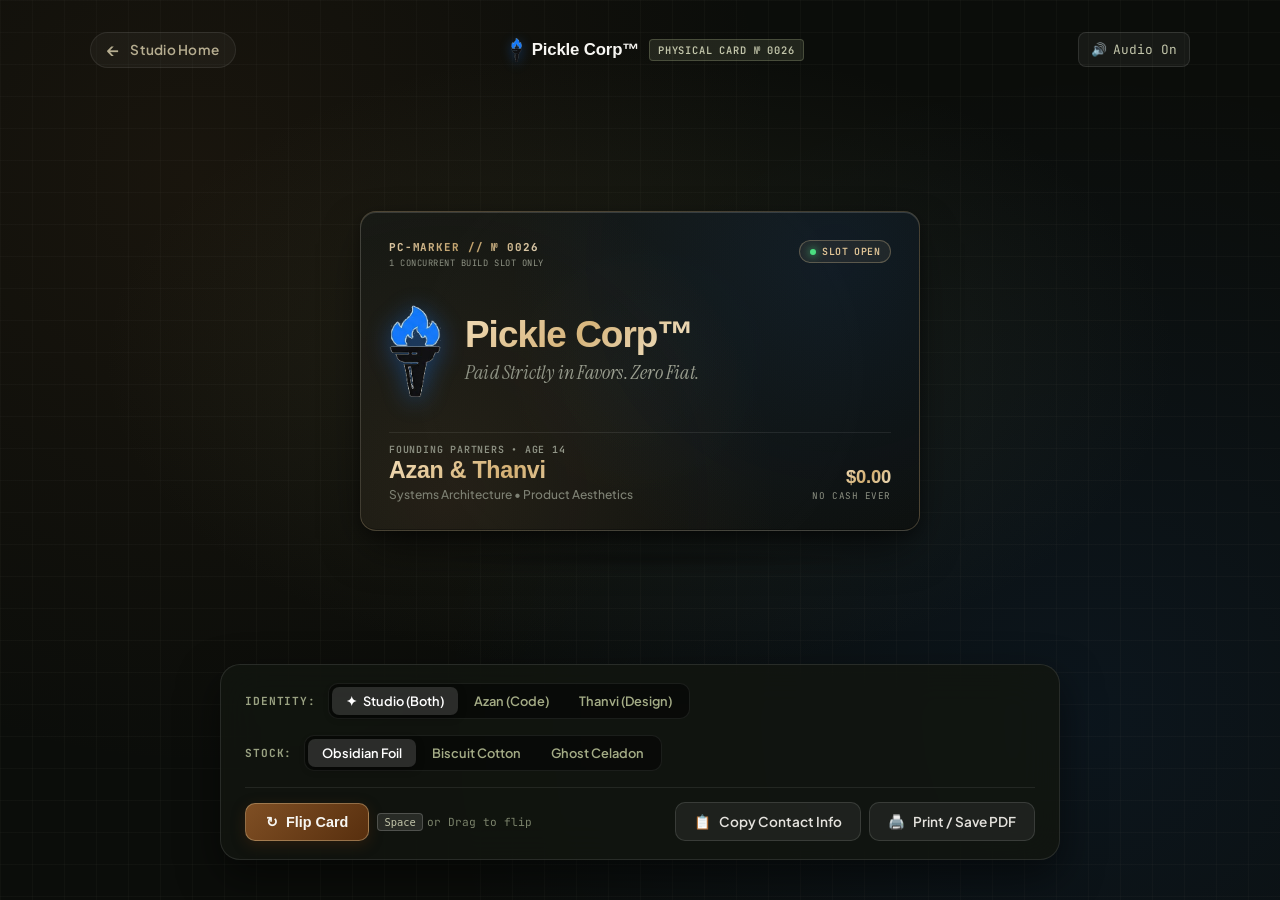
==== card.html @ e5950cdc "feat(card): create official physical business card simulator with 3D tilt, print-ready PDF export, a" ====
<!DOCTYPE html>
<html lang="en">
<head>
  <meta charset="UTF-8" />
  <meta name="viewport" content="width=device-width, initial-scale=1.0" />
  <title>Pickle Corp™ — Official Business Card & Barter Marker</title>
  <meta name="description" content="Official physical business card and barter marker for Pickle Corp. Two 14-year-old builders paid strictly in favors. Cash declined." />

  <!-- Fonts: Cabinet Grotesk, Instrument Serif, Plus Jakarta Sans, JetBrains Mono -->
  <link href="https://api.fontshare.com/v2/css?f[]=cabinet-grotesk@500,600,700,800,900&display=swap" rel="stylesheet" />
  <link rel="preconnect" href="https://fonts.googleapis.com" />
  <link rel="preconnect" href="https://fonts.gstatic.com" crossorigin />
  <link href="https://fonts.googleapis.com/css2?family=Instrument+Serif:ital@0;1&family=Plus+Jakarta+Sans:ital,wght@0,400;0,500;0,600;0,700;0,800;1,400;1,500&family=JetBrains+Mono:wght@400;500;700&display=swap" rel="stylesheet" />

  <!-- Favicon -->
  <link rel="icon" type="image/png" href="logo-torch.png" />
  <link rel="apple-touch-icon" href="logo-torch.png" />

  <style>
    /* ═══════════════════════════════════════════════════════════════════════════
       PICKLE CORP™ BUSINESS CARD & PROMISSORY MARKER STUDIO
       Ultra-tactile 3D physical card simulator with multi-stock finishes & print
       ═══════════════════════════════════════════════════════════════════════════ */

    *, *::before, *::after {
      box-sizing: border-box;
      margin: 0;
      padding: 0;
    }

    :root {
      /* Brand Palette */
      --c1-espresso:     #582f0e;
      --c2-caramel:      #7f4f24;
      --c3-biscuit:      #936639;
      --c4-dough:        #a68a64;
      --c5-oatmeal:      #b6ad90;
      --c6-sage-cream:   #c2c5aa;
      --c7-celadon:      #a4ac86;
      --c8-olive:        #656d4a;
      --c9-forest:       #414833;
      --c10-ink:         #333d29;

      --font-display:    'Cabinet Grotesk', -apple-system, sans-serif;
      --font-body:       'Plus Jakarta Sans', -apple-system, sans-serif;
      --font-serif:      'Instrument Serif', Georgia, serif;
      --font-mono:       'JetBrains Mono', ui-monospace, monospace;

      --ease:            cubic-bezier(0.16, 1, 0.3, 1);
      --ease-elastic:    cubic-bezier(0.34, 1.56, 0.64, 1);

      /* Card Dimensions: 3.5in x 2.0in (Aspect Ratio 1.75 : 1) */
      --card-w: min(560px, 92vw);
      --card-h: calc(var(--card-w) / 1.75);
      --card-radius: 16px;
    }

    html, body {
      width: 100%;
      height: 100%;
      min-height: 100vh;
      background: #0d0f0c;
      color: #e4e2dd;
      font-family: var(--font-body);
      overflow-x: hidden;
      -webkit-font-smoothing: antialiased;
    }

    /* Ambient Stage Atmosphere */
    .stage-canvas {
      position: relative;
      min-height: 100vh;
      display: flex;
      flex-direction: column;
      align-items: center;
      justify-content: space-between;
      padding: 24px 20px 40px;
      background:
        radial-gradient(ellipse 60% 50% at 50% 40%, rgba(101, 109, 74, 0.18) 0%, transparent 70%),
        radial-gradient(circle at 15% 20%, rgba(127, 79, 36, 0.12) 0%, transparent 45%),
        radial-gradient(circle at 85% 80%, rgba(22, 121, 250, 0.08) 0%, transparent 50%),
        #0b0d0a;
    }

    /* Subtle Technical Grid Lines */
    .stage-canvas::before {
      content: '';
      position: absolute;
      inset: 0;
      background-image:
        linear-gradient(rgba(194, 197, 170, 0.03) 1px, transparent 1px),
        linear-gradient(90deg, rgba(194, 197, 170, 0.03) 1px, transparent 1px);
      background-size: 32px 32px;
      pointer-events: none;
      z-index: 1;
    }

    /* ── Top Header Navigation ────────────────────────────────────────────────── */
    .stage-nav {
      position: relative;
      z-index: 10;
      width: 100%;
      max-width: 1100px;
      display: flex;
      align-items: center;
      justify-content: space-between;
      gap: 16px;
      padding: 8px 0 20px;
    }

    .nav-back-link {
      display: inline-flex;
      align-items: center;
      gap: 10px;
      color: #b6ad90;
      text-decoration: none;
      font-size: 0.85rem;
      font-weight: 600;
      letter-spacing: 0.02em;
      padding: 8px 16px;
      background: rgba(255, 255, 255, 0.04);
      border: 1px solid rgba(255, 255, 255, 0.08);
      border-radius: 999px;
      transition: all 0.2s var(--ease);
    }
    .nav-back-link:hover {
      color: #fff;
      background: rgba(255, 255, 255, 0.09);
      border-color: rgba(255, 255, 255, 0.18);
      transform: translateX(-2px);
    }
    .nav-back-arrow {
      font-size: 1.1rem;
      line-height: 1;
    }

    .nav-title-lockup {
      display: flex;
      align-items: center;
      gap: 10px;
    }
    .nav-torch-icon {
      height: 24px;
      width: auto;
      filter: drop-shadow(0 2px 6px rgba(22, 121, 250, 0.4));
    }
    .nav-title {
      font-family: var(--font-display);
      font-size: 1.05rem;
      font-weight: 800;
      letter-spacing: -0.01em;
      color: #f7f6f2;
    }
    .nav-badge {
      font-family: var(--font-mono);
      font-size: 0.65rem;
      font-weight: 600;
      text-transform: uppercase;
      letter-spacing: 0.08em;
      padding: 3px 8px;
      background: rgba(164, 172, 134, 0.15);
      border: 1px solid rgba(164, 172, 134, 0.3);
      color: #c2c5aa;
      border-radius: 4px;
    }

    .nav-quick-actions {
      display: flex;
      align-items: center;
      gap: 10px;
    }
    .btn-icon-nav {
      background: rgba(255, 255, 255, 0.05);
      border: 1px solid rgba(255, 255, 255, 0.1);
      color: #c2c5aa;
      padding: 8px 12px;
      border-radius: 8px;
      cursor: pointer;
      font-size: 0.8rem;
      font-family: var(--font-mono);
      display: inline-flex;
      align-items: center;
      gap: 6px;
      transition: all 0.2s;
    }
    .btn-icon-nav:hover {
      background: rgba(255, 255, 255, 0.12);
      color: #fff;
    }

    /* ── Main 3D Card Scene ──────────────────────────────────────────────────── */
    .card-scene {
      position: relative;
      z-index: 5;
      width: var(--card-w);
      height: var(--card-h);
      perspective: 1400px;
      margin: 20px auto 30px;
      cursor: grab;
      user-select: none;
    }
    .card-scene:active {
      cursor: grabbing;
    }

    /* 3D Physical Card Body */
    .card-object {
      position: relative;
      width: 100%;
      height: 100%;
      border-radius: var(--card-radius);
      transform-style: preserve-3d;
      transition: transform 0.65s var(--ease);
      will-change: transform;
    }
    .card-object.is-flipped {
      transform: rotateY(180deg);
    }

    /* Shadow Ground Plane beneath Card */
    .card-shadow-plane {
      position: absolute;
      top: 105%;
      left: 6%;
      width: 88%;
      height: 24px;
      background: radial-gradient(ellipse at center, rgba(0, 0, 0, 0.65) 0%, rgba(0, 0, 0, 0.2) 50%, transparent 80%);
      filter: blur(14px);
      transform: rotateX(80deg);
      pointer-events: none;
      transition: transform 0.3s, opacity 0.3s;
    }

    /* Shared Card Face Styling */
    .card-face {
      position: absolute;
      inset: 0;
      width: 100%;
      height: 100%;
      border-radius: var(--card-radius);
      backface-visibility: hidden;
      -webkit-backface-visibility: hidden;
      overflow: hidden;
      display: flex;
      flex-direction: column;
      justify-content: space-between;
      padding: clamp(20px, 4.2vw, 28px);
      border: 1px solid rgba(255, 255, 255, 0.12);
      box-shadow:
        0 20px 48px -12px rgba(0, 0, 0, 0.7),
        0 4px 14px rgba(0, 0, 0, 0.3),
        inset 0 1px 0 rgba(255, 255, 255, 0.15),
        inset 0 -1px 0 rgba(0, 0, 0, 0.3);
      transition: background 0.3s, color 0.3s, border-color 0.3s;
    }

    .card-face-back {
      transform: rotateY(180deg);
    }

    /* Specular Foil Glare Overlay */
    .card-specular-sheen {
      position: absolute;
      inset: 0;
      pointer-events: none;
      border-radius: var(--card-radius);
      background: radial-gradient(
        circle 320px at var(--mouse-x, 50%) var(--mouse-y, 50%),
        rgba(255, 255, 255, 0.16) 0%,
        rgba(255, 255, 255, 0.04) 40%,
        transparent 75%
      );
      mix-blend-mode: overlay;
      z-index: 20;
      opacity: 0.9;
      transition: opacity 0.2s;
    }

    /* ═══════════════════════════════════════════════════════════════════════════
       MATERIAL FINISHES: OBSIDIAN, BISCUIT LETTERPRESS, GHOST CELADON
       ═══════════════════════════════════════════════════════════════════════════ */

    /* 1. OBSIDIAN FOIL (Default - Midnight Carbon & Gold Foil) */
    .card-object[data-finish="obsidian"] .card-face {
      background:
        radial-gradient(circle at 85% 15%, rgba(22, 121, 250, 0.09) 0%, transparent 60%),
        radial-gradient(circle at 15% 90%, rgba(147, 102, 57, 0.14) 0%, transparent 60%),
        linear-gradient(135deg, #151814 0%, #0d0f0c 100%);
      color: #e4e2dc;
      border-color: rgba(226, 198, 151, 0.24);
    }
    .card-object[data-finish="obsidian"] .foil-text {
      background: linear-gradient(135deg, #f8e5c4 0%, #d4af72 50%, #f9edd4 100%);
      -webkit-background-clip: text;
      -webkit-text-fill-color: transparent;
      text-shadow: 0 0 1px rgba(212, 175, 114, 0.2);
    }
    .card-object[data-finish="obsidian"] .card-subtle-text {
      color: #8c9082;
    }
    .card-object[data-finish="obsidian"] .card-divider-line {
      background: rgba(226, 198, 151, 0.18);
    }
    .card-object[data-finish="obsidian"] .card-seal-chip {
      background: rgba(226, 198, 151, 0.08);
      border: 1px solid rgba(226, 198, 151, 0.3);
      color: #e2c697;
    }

    /* 2. BISCUIT LETTERPRESS (600gsm Heavy Warm Cotton Cardstock) */
    .card-object[data-finish="biscuit"] .card-face {
      background:
        radial-gradient(circle at 90% 10%, rgba(166, 138, 100, 0.1) 0%, transparent 50%),
        linear-gradient(145deg, #fdfbf7 0%, #f3eee3 100%);
      color: #333d29;
      border-color: rgba(88, 47, 14, 0.2);
      box-shadow:
        0 22px 50px -10px rgba(51, 61, 41, 0.28),
        0 4px 12px rgba(88, 47, 14, 0.08),
        inset 0 1px 0 rgba(255, 255, 255, 0.8),
        inset 0 0 8px rgba(147, 102, 57, 0.08);
    }
    .card-object[data-finish="biscuit"] .foil-text {
      color: #582f0e;
      background: none;
      -webkit-text-fill-color: initial;
      text-shadow: 0 1px 0 rgba(255, 255, 255, 0.6);
    }
    .card-object[data-finish="biscuit"] .card-subtle-text {
      color: #656d4a;
    }
    .card-object[data-finish="biscuit"] .card-divider-line {
      background: rgba(88, 47, 14, 0.14);
    }
    .card-object[data-finish="biscuit"] .card-seal-chip {
      background: rgba(147, 102, 57, 0.08);
      border: 1px solid rgba(147, 102, 57, 0.35);
      color: #7f4f24;
    }
    .card-object[data-finish="biscuit"] .card-qr-box {
      background: #ffffff !important;
      border: 1px solid rgba(88, 47, 14, 0.15) !important;
    }

    /* 3. GHOST CELADON (Technical Prototype Sage Slate) */
    .card-object[data-finish="celadon"] .card-face {
      background:
        radial-gradient(circle at 10% 20%, rgba(194, 197, 170, 0.15) 0%, transparent 60%),
        linear-gradient(140deg, #22291e 0%, #171d15 100%);
      color: #e3e7db;
      border-color: rgba(194, 197, 170, 0.3);
    }
    .card-object[data-finish="celadon"] .foil-text {
      background: linear-gradient(135deg, #ffffff 0%, #c2c5aa 60%, #a4ac86 100%);
      -webkit-background-clip: text;
      -webkit-text-fill-color: transparent;
    }
    .card-object[data-finish="celadon"] .card-subtle-text {
      color: #9aa282;
    }
    .card-object[data-finish="celadon"] .card-divider-line {
      background: rgba(194, 197, 170, 0.15);
    }
    .card-object[data-finish="celadon"] .card-seal-chip {
      background: rgba(164, 172, 134, 0.12);
      border: 1px solid rgba(164, 172, 134, 0.32);
      color: #c2c5aa;
    }

    /* ── CARD FRONT ARCHITECTURE ─────────────────────────────────────────────── */
    .front-top-row {
      display: flex;
      align-items: flex-start;
      justify-content: space-between;
      gap: 12px;
    }
    .front-reg-marker {
      display: flex;
      flex-direction: column;
      gap: 3px;
    }
    .reg-id {
      font-family: var(--font-mono);
      font-size: 0.68rem;
      font-weight: 700;
      letter-spacing: 0.08em;
      opacity: 0.9;
    }
    .reg-sub {
      font-family: var(--font-mono);
      font-size: 0.55rem;
      letter-spacing: 0.06em;
      text-transform: uppercase;
    }

    .front-status-seal {
      display: flex;
      align-items: center;
      gap: 6px;
      padding: 4px 10px;
      border-radius: 999px;
      font-family: var(--font-mono);
      font-size: 0.62rem;
      font-weight: 600;
      letter-spacing: 0.04em;
    }
    .status-pulse-dot {
      width: 6px;
      height: 6px;
      background: #4ade80;
      border-radius: 50%;
      box-shadow: 0 0 8px #4ade80;
    }

    /* Front Middle / Main Focal Mark */
    .front-center-stage {
      display: flex;
      align-items: center;
      gap: clamp(14px, 3.2vw, 24px);
      margin: auto 0;
    }
    .front-torch-wrap {
      flex-shrink: 0;
      width: clamp(38px, 8vw, 52px);
      display: flex;
      align-items: center;
      justify-content: center;
    }
    .front-torch-img {
      width: 100%;
      height: auto;
      max-height: clamp(65px, 12vw, 92px);
      filter: drop-shadow(0 3px 12px rgba(22, 121, 250, 0.45));
    }

    .front-typography {
      display: flex;
      flex-direction: column;
      gap: 2px;
    }
    .front-brand-title {
      font-family: var(--font-display);
      font-size: clamp(1.6rem, 4.4vw, 2.3rem);
      font-weight: 900;
      letter-spacing: -0.025em;
      line-height: 1.05;
    }
    .front-brand-motto {
      font-family: var(--font-serif);
      font-style: italic;
      font-size: clamp(0.95rem, 2.4vw, 1.25rem);
      letter-spacing: 0.01em;
      margin-top: 2px;
    }

    /* Front Founder Identification Block */
    .front-founder-row {
      display: flex;
      align-items: flex-end;
      justify-content: space-between;
      gap: 12px;
      border-top: 1px solid rgba(255, 255, 255, 0.08);
      padding-top: 10px;
    }
    .founder-profile {
      display: flex;
      flex-direction: column;
      gap: 2px;
    }
    .founder-role-label {
      font-family: var(--font-mono);
      font-size: 0.62rem;
      text-transform: uppercase;
      letter-spacing: 0.08em;
      font-weight: 600;
    }
    .founder-name-heading {
      font-family: var(--font-display);
      font-size: clamp(1.15rem, 2.6vw, 1.45rem);
      font-weight: 800;
      letter-spacing: -0.01em;
      line-height: 1.1;
    }
    .founder-specialty {
      font-family: var(--font-body);
      font-size: 0.75rem;
      font-weight: 500;
      opacity: 0.85;
      margin-top: 1px;
    }

    .front-zero-cash-lockup {
      text-align: right;
      display: flex;
      flex-direction: column;
      align-items: flex-end;
      gap: 2px;
    }
    .cash-tag {
      font-family: var(--font-display);
      font-size: clamp(0.9rem, 2.2vw, 1.15rem);
      font-weight: 800;
      letter-spacing: -0.01em;
    }
    .cash-sub {
      font-family: var(--font-mono);
      font-size: 0.58rem;
      text-transform: uppercase;
      letter-spacing: 0.06em;
    }

    /* ── CARD BACK ARCHITECTURE ──────────────────────────────────────────────── */
    .back-top-row {
      display: flex;
      align-items: center;
      justify-content: space-between;
      gap: 10px;
      border-bottom: 1px solid rgba(255, 255, 255, 0.08);
      padding-bottom: 8px;
    }
    .back-ledger-head {
      font-family: var(--font-mono);
      font-size: 0.65rem;
      font-weight: 700;
      letter-spacing: 0.1em;
      text-transform: uppercase;
    }
    .back-marker-badge {
      font-family: var(--font-mono);
      font-size: 0.58rem;
      padding: 2px 6px;
      border-radius: 3px;
    }

    /* Back Covenant Clause */
    .back-covenant-box {
      margin: 6px 0;
      line-height: 1.35;
    }
    .covenant-quote {
      font-family: var(--font-body);
      font-size: clamp(0.68rem, 1.55vw, 0.78rem);
      font-weight: 500;
      opacity: 0.92;
    }
    .covenant-quote strong {
      font-weight: 700;
      color: inherit;
    }

    /* Back Split Grid: QR Code + Dispatch Hotline */
    .back-details-grid {
      display: grid;
      grid-template-columns: auto 1fr;
      align-items: center;
      gap: clamp(12px, 2.5vw, 20px);
      margin-top: auto;
    }

    .card-qr-box {
      width: clamp(66px, 13vw, 84px);
      height: clamp(66px, 13vw, 84px);
      background: #ffffff;
      border-radius: 8px;
      padding: 5px;
      display: flex;
      align-items: center;
      justify-content: center;
      box-shadow: 0 4px 12px rgba(0, 0, 0, 0.25);
      flex-shrink: 0;
    }
    .card-qr-img {
      width: 100%;
      height: 100%;
      object-fit: contain;
    }

    .back-contacts-list {
      display: flex;
      flex-direction: column;
      gap: 5px;
    }
    .contact-item {
      display: flex;
      align-items: center;
      gap: 8px;
      font-size: clamp(0.68rem, 1.6vw, 0.8rem);
      font-family: var(--font-mono);
    }
    .contact-lbl {
      opacity: 0.5;
      font-size: 0.6rem;
      text-transform: uppercase;
      letter-spacing: 0.05em;
      width: 48px;
      flex-shrink: 0;
    }
    .contact-val {
      font-weight: 600;
      color: inherit;
      text-decoration: none;
      letter-spacing: -0.01em;
    }

    /* Back Footer Signatures */
    .back-signatures-row {
      display: flex;
      align-items: center;
      justify-content: space-between;
      gap: 8px;
      border-top: 1px solid rgba(255, 255, 255, 0.08);
      padding-top: 6px;
      margin-top: 4px;
      font-family: var(--font-mono);
      font-size: 0.58rem;
    }
    .sig-block {
      display: flex;
      align-items: center;
      gap: 4px;
    }
    .sig-name {
      font-family: var(--font-serif);
      font-style: italic;
      font-size: 0.85rem;
      letter-spacing: 0.02em;
    }

    /* ── STUDIO INTERACTIVE CONTROL PANEL ────────────────────────────────────── */
    .control-deck {
      position: relative;
      z-index: 10;
      width: 100%;
      max-width: 840px;
      display: flex;
      flex-direction: column;
      gap: 16px;
      background: rgba(18, 22, 16, 0.85);
      backdrop-filter: blur(20px);
      -webkit-backdrop-filter: blur(20px);
      border: 1px solid rgba(255, 255, 255, 0.1);
      border-radius: 20px;
      padding: 18px 24px;
      box-shadow: 0 16px 40px rgba(0, 0, 0, 0.5);
    }

    .control-row {
      display: flex;
      align-items: center;
      justify-content: space-between;
      gap: 16px;
      flex-wrap: wrap;
    }

    .control-group {
      display: flex;
      align-items: center;
      gap: 8px;
      flex-wrap: wrap;
    }

    .control-label {
      font-family: var(--font-mono);
      font-size: 0.7rem;
      font-weight: 700;
      text-transform: uppercase;
      letter-spacing: 0.08em;
      color: #9aa282;
      margin-right: 4px;
    }

    /* Segmented Tab Buttons */
    .segmented-control {
      display: inline-flex;
      background: rgba(0, 0, 0, 0.45);
      border: 1px solid rgba(255, 255, 255, 0.08);
      border-radius: 10px;
      padding: 3px;
      gap: 2px;
    }
    .seg-btn {
      background: transparent;
      border: none;
      color: #a4ac86;
      font-family: var(--font-body);
      font-size: 0.8rem;
      font-weight: 600;
      padding: 6px 14px;
      border-radius: 7px;
      cursor: pointer;
      transition: all 0.2s var(--ease);
      display: inline-flex;
      align-items: center;
      gap: 6px;
    }
    .seg-btn:hover {
      color: #fff;
    }
    .seg-btn.active {
      background: rgba(255, 255, 255, 0.14);
      color: #ffffff;
      box-shadow: 0 2px 8px rgba(0, 0, 0, 0.3);
    }

    /* Main Action Buttons */
    .deck-actions {
      display: flex;
      align-items: center;
      gap: 10px;
      flex-wrap: wrap;
      border-top: 1px solid rgba(255, 255, 255, 0.08);
      padding-top: 14px;
      justify-content: space-between;
    }

    .btn-action-primary {
      display: inline-flex;
      align-items: center;
      gap: 8px;
      background: linear-gradient(135deg, #7f4f24 0%, #582f0e 100%);
      color: #f7f6f2;
      border: 1px solid rgba(226, 198, 151, 0.4);
      padding: 10px 20px;
      border-radius: 10px;
      font-family: var(--font-display);
      font-weight: 800;
      font-size: 0.9rem;
      cursor: pointer;
      transition: all 0.2s var(--ease);
      box-shadow: 0 4px 14px rgba(88, 47, 14, 0.35);
    }
    .btn-action-primary:hover {
      transform: translateY(-1px);
      box-shadow: 0 6px 20px rgba(88, 47, 14, 0.5);
      border-color: rgba(226, 198, 151, 0.7);
    }

    .btn-action-secondary {
      display: inline-flex;
      align-items: center;
      gap: 8px;
      background: rgba(255, 255, 255, 0.06);
      color: #e4e2dd;
      border: 1px solid rgba(255, 255, 255, 0.12);
      padding: 10px 18px;
      border-radius: 10px;
      font-family: var(--font-body);
      font-weight: 600;
      font-size: 0.85rem;
      cursor: pointer;
      transition: all 0.2s var(--ease);
    }
    .btn-action-secondary:hover {
      background: rgba(255, 255, 255, 0.12);
      color: #fff;
    }

    .keyboard-hint {
      font-family: var(--font-mono);
      font-size: 0.7rem;
      color: #7b836b;
      display: inline-flex;
      align-items: center;
      gap: 4px;
    }
    kbd {
      background: rgba(255, 255, 255, 0.1);
      border: 1px solid rgba(255, 255, 255, 0.18);
      border-radius: 4px;
      padding: 2px 6px;
      font-size: 0.65rem;
      color: #c2c5aa;
    }

    /* Toast Notification */
    .card-toast {
      position: fixed;
      bottom: 24px;
      left: 50%;
      transform: translateX(-50%) translateY(30px);
      background: rgba(20, 24, 18, 0.95);
      border: 1px solid rgba(164, 172, 134, 0.4);
      color: #f4f2ec;
      padding: 10px 20px;
      border-radius: 999px;
      font-size: 0.85rem;
      font-family: var(--font-body);
      font-weight: 600;
      box-shadow: 0 10px 30px rgba(0, 0, 0, 0.6);
      opacity: 0;
      pointer-events: none;
      transition: all 0.3s var(--ease);
      z-index: 100;
      display: flex;
      align-items: center;
      gap: 8px;
    }
    .card-toast.show {
      transform: translateX(-50%) translateY(0);
      opacity: 1;
    }

    /* ═══════════════════════════════════════════════════════════════════════════
       PRINT SPECIFICATION (Standard 3.5in x 2.0in with Bleed & Crop Marks)
       ═══════════════════════════════════════════════════════════════════════════ */
    @media print {
      body, html {
        background: #ffffff !important;
        color: #000000 !important;
        padding: 0 !important;
        margin: 0 !important;
      }
      .stage-nav, .control-deck, .card-shadow-plane, .stage-canvas::before, .card-toast {
        display: none !important;
      }
      .stage-canvas {
        background: none !important;
        padding: 0 !important;
        min-height: auto !important;
        display: block !important;
      }
      .card-scene {
        margin: 0 !important;
        width: 100% !important;
        height: auto !important;
        perspective: none !important;
        display: block !important;
      }
      .card-object {
        transform: none !important;
        display: flex !important;
        flex-direction: column !important;
        gap: 20mm !important;
        width: 100% !important;
        height: auto !important;
      }
      .card-face {
        position: relative !important;
        width: 3.5in !important;
        height: 2.0in !important;
        margin: 10mm auto !important;
        page-break-inside: avoid !important;
        box-shadow: none !important;
        border: 1px solid #d0d0d0 !important;
        -webkit-print-color-adjust: exact !important;
        print-color-adjust: exact !important;
      }
      .card-face-back {
        transform: none !important;
      }
      .card-specular-sheen {
        display: none !important;
      }
    }

    /* Responsive Tweaks */
    @media (max-width: 640px) {
      .control-deck {
        padding: 14px 16px;
      }
      .control-row {
        flex-direction: column;
        align-items: flex-start;
      }
      .btn-action-primary, .btn-action-secondary {
        width: 100%;
        justify-content: center;
      }
    }
  </style>
</head>
<body>

  <main class="stage-canvas">

    <!-- Top Navigation Header -->
    <header class="stage-nav">
      <a href="index.html" class="nav-back-link" title="Return to Pickle Corp Website">
        <span class="nav-back-arrow">←</span>
        <span>Studio Home</span>
      </a>

      <div class="nav-title-lockup">
        <img src="logo-torch.png" alt="Pickle Corp Torch Logo" class="nav-torch-icon" />
        <span class="nav-title">Pickle Corp™</span>
        <span class="nav-badge">Physical Card № 0026</span>
      </div>

      <div class="nav-quick-actions">
        <button id="btn-toggle-sound" class="btn-icon-nav" title="Toggle tactile mechanical sounds">
          <span>🔊</span> <span id="sound-label">Audio On</span>
        </button>
      </div>
    </header>

    <!-- 3D Physical Card Simulation Scene -->
    <section class="card-scene" id="cardScene" aria-label="Interactive 3D Business Card (Front and Back)">
      <div class="card-object" id="cardObject" data-founder="studio" data-finish="obsidian">

        <!-- Specular Glare Layer -->
        <div class="card-specular-sheen" aria-hidden="true"></div>

        <!-- ═══════════════════════════════════════════════════════════════════
             CARD FRONT — THE OFFICIAL STUDIO CREDENTIAL
             ═══════════════════════════════════════════════════════════════════ -->
        <article class="card-face card-face-front" aria-label="Business Card Front">
          
          <!-- Top Telemetry Row -->
          <div class="front-top-row">
            <div class="front-reg-marker">
              <span class="reg-id foil-text" id="disp-reg-id">PC-MARKER // № 0026</span>
              <span class="reg-sub card-subtle-text">1 CONCURRENT BUILD SLOT ONLY</span>
            </div>
            <div class="front-status-seal card-seal-chip">
              <span class="status-pulse-dot" aria-hidden="true"></span>
              <span>SLOT OPEN</span>
            </div>
          </div>

          <!-- Centerpiece Brand Lockup -->
          <div class="front-center-stage">
            <div class="front-torch-wrap">
              <img src="logo-torch.png" alt="Pickle Corp Torch Logo" class="front-torch-img" />
            </div>
            <div class="front-typography">
              <h1 class="front-brand-title foil-text">Pickle Corp™</h1>
              <p class="front-brand-motto card-subtle-text">Paid Strictly in Favors. Zero Fiat.</p>
            </div>
          </div>

          <!-- Bottom Founder & Zero Cash Row -->
          <div class="front-founder-row">
            <div class="founder-profile">
              <span class="founder-role-label card-subtle-text" id="disp-founder-role">Founding Partners &bull; Age 14</span>
              <h2 class="founder-name-heading foil-text" id="disp-founder-name">Azan &amp; Thanvi</h2>
              <p class="founder-specialty card-subtle-text" id="disp-founder-specialty">Systems Architecture &bull; Product Aesthetics</p>
            </div>
            <div class="front-zero-cash-lockup">
              <span class="cash-tag foil-text">$0.00</span>
              <span class="cash-sub card-subtle-text">No Cash Ever</span>
            </div>
          </div>

        </article>

        <!-- ═══════════════════════════════════════════════════════════════════
             CARD BACK — THE BARTER COVENANT & DISPATCH
             ═══════════════════════════════════════════════════════════════════ -->
        <article class="card-face card-face-back" aria-label="Business Card Back">

          <!-- Top Back Row -->
          <div class="back-top-row">
            <span class="back-ledger-head foil-text">BARTER COVENANT &bull; LEDGER RECORD</span>
            <span class="back-marker-badge card-seal-chip">LEGAL FAVOR LIEN</span>
          </div>

          <!-- Contract Clause -->
          <div class="back-covenant-box">
            <p class="covenant-quote card-subtle-text" id="disp-covenant-quote">
              “The bearer holds a direct lien on software systems &amp; product design by <strong>Azan &amp; Thanvi</strong>. In accordance with the Barter Law, cash is declined. You owe us one solid favor called in when we find ourselves in a pickle.”
            </p>
          </div>

          <!-- Middle Details: Scannable Vector QR Code + Direct Contacts -->
          <div class="back-details-grid">
            <div class="card-qr-box" title="Scan to visit https://azanabdullah2752012-ui.github.io/pickle-corp/">
              <img src="qr-code.svg" alt="Pickle Corp QR Code" class="card-qr-img" />
            </div>

            <div class="back-contacts-list">
              <div class="contact-item">
                <span class="contact-lbl">Email</span>
                <a href="mailto:azanmail2022@gmail.com" class="contact-val foil-text">azanmail2022@gmail.com</a>
              </div>
              <div class="contact-item">
                <span class="contact-lbl">Hotline</span>
                <a href="tel:+917010059290" class="contact-val foil-text">+91 70100 59290</a>
              </div>
              <div class="contact-item">
                <span class="contact-lbl">Web</span>
                <span class="contact-val card-subtle-text">azanabdullah2752012-ui.github.io/pickle-corp</span>
              </div>
              <div class="contact-item">
                <span class="contact-lbl">Trades</span>
                <span class="contact-val card-subtle-text" id="disp-accepted-trades">Pizza, Steam games, brownies, hard problems</span>
              </div>
            </div>
          </div>

          <!-- Bottom Signature / Stamp Row -->
          <div class="back-signatures-row card-subtle-text">
            <div class="sig-block">
              <span>Systems:</span>
              <span class="sig-name foil-text">Azan Abdullah</span>
            </div>
            <div class="sig-block">
              <span>Aesthetics:</span>
              <span class="sig-name foil-text">Thanvi</span>
            </div>
            <div class="sig-block">
              <span>Status:</span>
              <span class="foil-text">Banked ✦</span>
            </div>
          </div>

        </article>

      </div>

      <!-- Realistic Soft Drop Ground Shadow -->
      <div class="card-shadow-plane" aria-hidden="true"></div>
    </section>

    <!-- Interactive Studio Deck Controls -->
    <nav class="control-deck" aria-label="Card Customization and Export Options">

      <!-- Row 1: Founder and Material Stock Selection -->
      <div class="control-row">
        <!-- Founder Switcher -->
        <div class="control-group">
          <span class="control-label">Identity:</span>
          <div class="segmented-control" role="tablist" aria-label="Select Founder Identity">
            <button class="seg-btn active" data-founder-btn="studio" role="tab" aria-selected="true">
              <span>✦</span> Studio (Both)
            </button>
            <button class="seg-btn" data-founder-btn="azan" role="tab" aria-selected="false">
              Azan (Code)
            </button>
            <button class="seg-btn" data-founder-btn="thanvi" role="tab" aria-selected="false">
              Thanvi (Design)
            </button>
          </div>
        </div>

        <!-- Material Stock Switcher -->
        <div class="control-group">
          <span class="control-label">Stock:</span>
          <div class="segmented-control" role="tablist" aria-label="Select Card Finish Stock">
            <button class="seg-btn active" data-finish-btn="obsidian" role="tab" aria-selected="true">
              Obsidian Foil
            </button>
            <button class="seg-btn" data-finish-btn="biscuit" role="tab" aria-selected="false">
              Biscuit Cotton
            </button>
            <button class="seg-btn" data-finish-btn="celadon" role="tab" aria-selected="false">
              Ghost Celadon
            </button>
          </div>
        </div>
      </div>

      <!-- Row 2: Action Buttons (Flip, Print PDF, Copy VCard) -->
      <div class="deck-actions">
        <div class="control-group">
          <button id="btn-flip" class="btn-action-primary" title="Flip card over (or press Space)">
            <span>↻</span> Flip Card
          </button>
          <span class="keyboard-hint"><kbd>Space</kbd> or Drag to flip</span>
        </div>

        <div class="control-group">
          <button id="btn-copy-card" class="btn-action-secondary" title="Copy dispatch email and hotline to clipboard">
            <span>📋</span> Copy Contact Info
          </button>
          <button id="btn-print" class="btn-action-secondary" title="Print 3.5in x 2.0in physical cards to PDF or printer">
            <span>🖨️</span> Print / Save PDF
          </button>
        </div>
      </div>

    </nav>

    <!-- Feedback Toast -->
    <div id="cardToast" class="card-toast" role="status" aria-live="polite">
      <span>✦</span>
      <span id="toastMsg">Action completed</span>
    </div>

  </main>

  <script>
    // ═══════════════════════════════════════════════════════════════════════════
    // PICKLE CORP™ CARD ENGINE — 3D TILT, SOUND SYNTHESIS & PRINT CONTROLLER
    // ═══════════════════════════════════════════════════════════════════════════

    (function() {
      'use strict';

      // Elements
      const cardScene = document.getElementById('cardScene');
      const cardObject = document.getElementById('cardObject');
      const btnFlip = document.getElementById('btn-flip');
      const btnPrint = document.getElementById('btn-print');
      const btnCopy = document.getElementById('btn-copy-card');
      const btnToggleSound = document.getElementById('btn-toggle-sound');
      const soundLabel = document.getElementById('sound-label');
      const toast = document.getElementById('cardToast');
      const toastMsg = document.getElementById('toastMsg');

      // Display fields
      const dispRegId = document.getElementById('disp-reg-id');
      const dispFounderRole = document.getElementById('disp-founder-role');
      const dispFounderName = document.getElementById('disp-founder-name');
      const dispFounderSpecialty = document.getElementById('disp-founder-specialty');
      const dispCovenantQuote = document.getElementById('disp-covenant-quote');
      const dispAcceptedTrades = document.getElementById('disp-accepted-trades');

      // State
      let isFlipped = false;
      let soundEnabled = true;
      let currentFounder = 'studio';
      let currentFinish = 'obsidian';

      // ── Native Web Audio Synthesizer (Mechanical Clicks & Air Swishes) ──────
      const AudioCtx = window.AudioContext || window.webkitAudioContext;
      let audioCtx = null;

      function playSound(type) {
        if (!soundEnabled) return;
        try {
          if (!audioCtx) audioCtx = new AudioCtx();
          if (audioCtx.state === 'suspended') audioCtx.resume();

          const t = audioCtx.currentTime;
          const osc = audioCtx.createOscillator();
          const gain = audioCtx.createGain();
          osc.connect(gain);
          gain.connect(audioCtx.destination);

          if (type === 'flip') {
            // Card swoosh / paper snap
            osc.type = 'sine';
            osc.frequency.setValueAtTime(320, t);
            osc.frequency.exponentialRampToValueAtTime(140, t + 0.12);
            gain.gain.setValueAtTime(0.08, t);
            gain.gain.exponentialRampToValueAtTime(0.0001, t + 0.14);
            osc.start(t);
            osc.stop(t + 0.14);
          } else if (type === 'click') {
            // Tactile switch tick
            osc.type = 'triangle';
            osc.frequency.setValueAtTime(840, t);
            osc.frequency.exponentialRampToValueAtTime(420, t + 0.04);
            gain.gain.setValueAtTime(0.05, t);
            gain.gain.exponentialRampToValueAtTime(0.001, t + 0.05);
            osc.start(t);
            osc.stop(t + 0.05);
          } else if (type === 'ping') {
            // High resonance brass chime
            osc.type = 'sine';
            osc.frequency.setValueAtTime(1180, t);
            gain.gain.setValueAtTime(0.04, t);
            gain.gain.exponentialRampToValueAtTime(0.0001, t + 0.2);
            osc.start(t);
            osc.stop(t + 0.2);
          }
        } catch (e) {
          // Silent fallback if audio context blocked
        }
      }

      // ── Sound Toggle ────────────────────────────────────────────────────────
      btnToggleSound.addEventListener('click', () => {
        soundEnabled = !soundEnabled;
        soundLabel.textContent = soundEnabled ? 'Audio On' : 'Muted';
        btnToggleSound.style.opacity = soundEnabled ? '1' : '0.6';
        if (soundEnabled) playSound('click');
        showToast(soundEnabled ? 'Tactile Audio Enabled' : 'Audio Muted');
      });

      // ── Flip Card Functionality ─────────────────────────────────────────────
      function flipCard() {
        isFlipped = !isFlipped;
        cardObject.classList.toggle('is-flipped', isFlipped);
        playSound('flip');
      }

      btnFlip.addEventListener('click', flipCard);

      // Keyboard Shortcut (Spacebar to Flip)
      window.addEventListener('keydown', (e) => {
        if (e.code === 'Space' && e.target.tagName !== 'BUTTON' && e.target.tagName !== 'INPUT') {
          e.preventDefault();
          flipCard();
        }
      });

      // Click on Card Scene to Flip (unless dragging)
      let dragStartX = 0;
      let dragStartY = 0;
      cardScene.addEventListener('mousedown', (e) => {
        dragStartX = e.clientX;
        dragStartY = e.clientY;
      });
      cardScene.addEventListener('mouseup', (e) => {
        const deltaX = Math.abs(e.clientX - dragStartX);
        const deltaY = Math.abs(e.clientY - dragStartY);
        if (deltaX < 6 && deltaY < 6) {
          flipCard();
        }
      });

      // ── Mouse Dynamic 3D Tilt & Specular Sheen ──────────────────────────────
      let tiltX = 0;
      let tiltY = 0;
      let targetTiltX = 0;
      let targetTiltY = 0;

      cardScene.addEventListener('mousemove', (e) => {
        const rect = cardScene.getBoundingClientRect();
        const x = e.clientX - rect.left;
        const y = e.clientY - rect.top;

        const centerX = rect.width / 2;
        const centerY = rect.height / 2;

        targetTiltY = ((x - centerX) / centerX) * 14;
        targetTiltX = -((y - centerY) / centerY) * 14;

        // Update Specular Sheen percentage
        const pctX = ((x / rect.width) * 100).toFixed(1) + '%';
        const pctY = ((y / rect.height) * 100).toFixed(1) + '%';
        cardObject.style.setProperty('--mouse-x', pctX);
        cardObject.style.setProperty('--mouse-y', pctY);
      });

      cardScene.addEventListener('mouseleave', () => {
        targetTiltX = 0;
        targetTiltY = 0;
      });

      // Smooth Animation Frame Loop for 3D physics
      function renderLoop() {
        tiltX += (targetTiltX - tiltX) * 0.12;
        tiltY += (targetTiltY - tiltY) * 0.12;

        const baseRotateY = isFlipped ? 180 : 0;
        cardObject.style.transform = `rotateX(${tiltX.toFixed(2)}deg) rotateY(${(baseRotateY + tiltY).toFixed(2)}deg)`;

        requestAnimationFrame(renderLoop);
      }
      renderLoop();

      // ── Founder Data & Content Switcher ─────────────────────────────────────
      const founderProfiles = {
        studio: {
          regId: 'PC-MARKER // № 0026',
          role: 'Founding Partners • Age 14',
          name: 'Azan & Thanvi',
          specialty: 'Systems Architecture • Product Aesthetics',
          trades: 'Pizza, Steam games, brownies, impossible bugs',
          quote: '“The bearer holds a direct lien on software systems & product design by <strong>Azan & Thanvi</strong>. In accordance with the Barter Law, cash is declined. You owe us one solid favor called in when we find ourselves in a pickle.”'
        },
        azan: {
          regId: 'PC-SYS // AZAN-01',
          role: 'Code & Systems • Age 14',
          name: 'Azan Abdullah',
          specialty: 'Backend • Distributed Systems • Low-Level Architecture',
          trades: 'Wood-fired Pizza, Steam games, weird unsolvable problems',
          quote: '“Writes the code after school. Thinks in systems, breaks them on purpose, then rebuilds them better. You owe Azan one favor to be redeemed whenever needed.”'
        },
        thanvi: {
          regId: 'PC-DSGN // THANVI-02',
          role: 'Design & Feel • Age 14',
          name: 'Thanvi',
          specialty: 'Product Aesthetics • Interaction Feel • Creative Direction',
          trades: 'Fresh brownies, gift cards, full creative control',
          quote: '“Makes everything feel alive. Not only design — she has strong opinions on everything, and she is always right. You owe Thanvi one solid favor.”'
        }
      };

      document.querySelectorAll('[data-founder-btn]').forEach(btn => {
        btn.addEventListener('click', () => {
          const key = btn.getAttribute('data-founder-btn');
          if (key === currentFounder) return;

          currentFounder = key;
          playSound('click');

          // Update active button state
          document.querySelectorAll('[data-founder-btn]').forEach(b => {
            b.classList.toggle('active', b === btn);
            b.setAttribute('aria-selected', b === btn ? 'true' : 'false');
          });

          cardObject.setAttribute('data-founder', key);

          // Update Content smoothly
          const p = founderProfiles[key];
          dispRegId.textContent = p.regId;
          dispFounderRole.textContent = p.role;
          dispFounderName.textContent = p.name;
          dispFounderSpecialty.textContent = p.specialty;
          dispAcceptedTrades.textContent = p.trades;
          dispCovenantQuote.innerHTML = p.quote;

          showToast(`Switched to ${p.name}`);
        });
      });

      // ── Finish Stock Switcher ───────────────────────────────────────────────
      document.querySelectorAll('[data-finish-btn]').forEach(btn => {
        btn.addEventListener('click', () => {
          const finish = btn.getAttribute('data-finish-btn');
          if (finish === currentFinish) return;

          currentFinish = finish;
          playSound('click');

          document.querySelectorAll('[data-finish-btn]').forEach(b => {
            b.classList.toggle('active', b === btn);
            b.setAttribute('aria-selected', b === btn ? 'true' : 'false');
          });

          cardObject.setAttribute('data-finish', finish);
          showToast(`Material finish: ${btn.textContent.trim()}`);
        });
      });

      // ── Copy VCard / Contact Info ───────────────────────────────────────────
      btnCopy.addEventListener('click', () => {
        const text = `Pickle Corp™ — Azan & Thanvi\nIndependent Studio. Paid Strictly in Favors.\nEmail: azanmail2022@gmail.com\nHotline: +91 70100 59290\nWeb: https://azanabdullah2752012-ui.github.io/pickle-corp/`;
        navigator.clipboard.writeText(text).then(() => {
          playSound('ping');
          showToast('Copied Pickle Corp Contact to Clipboard!');
        }).catch(() => {
          showToast('Contact: azanmail2022@gmail.com');
        });
      });

      // ── Print Physical Cards to PDF ─────────────────────────────────────────
      btnPrint.addEventListener('click', () => {
        playSound('click');
        showToast('Opening Print Dialogue (3.5" x 2.0" Business Card Sheet)...');
        setTimeout(() => {
          window.print();
        }, 300);
      });

      // ── Toast Helper ────────────────────────────────────────────────────────
      let toastTimer = null;
      function showToast(msg) {
        toastMsg.textContent = msg;
        toast.classList.add('show');
        clearTimeout(toastTimer);
        toastTimer = setTimeout(() => {
          toast.classList.remove('show');
        }, 2500);
      }

    })();
  </script>

</body>
</html>
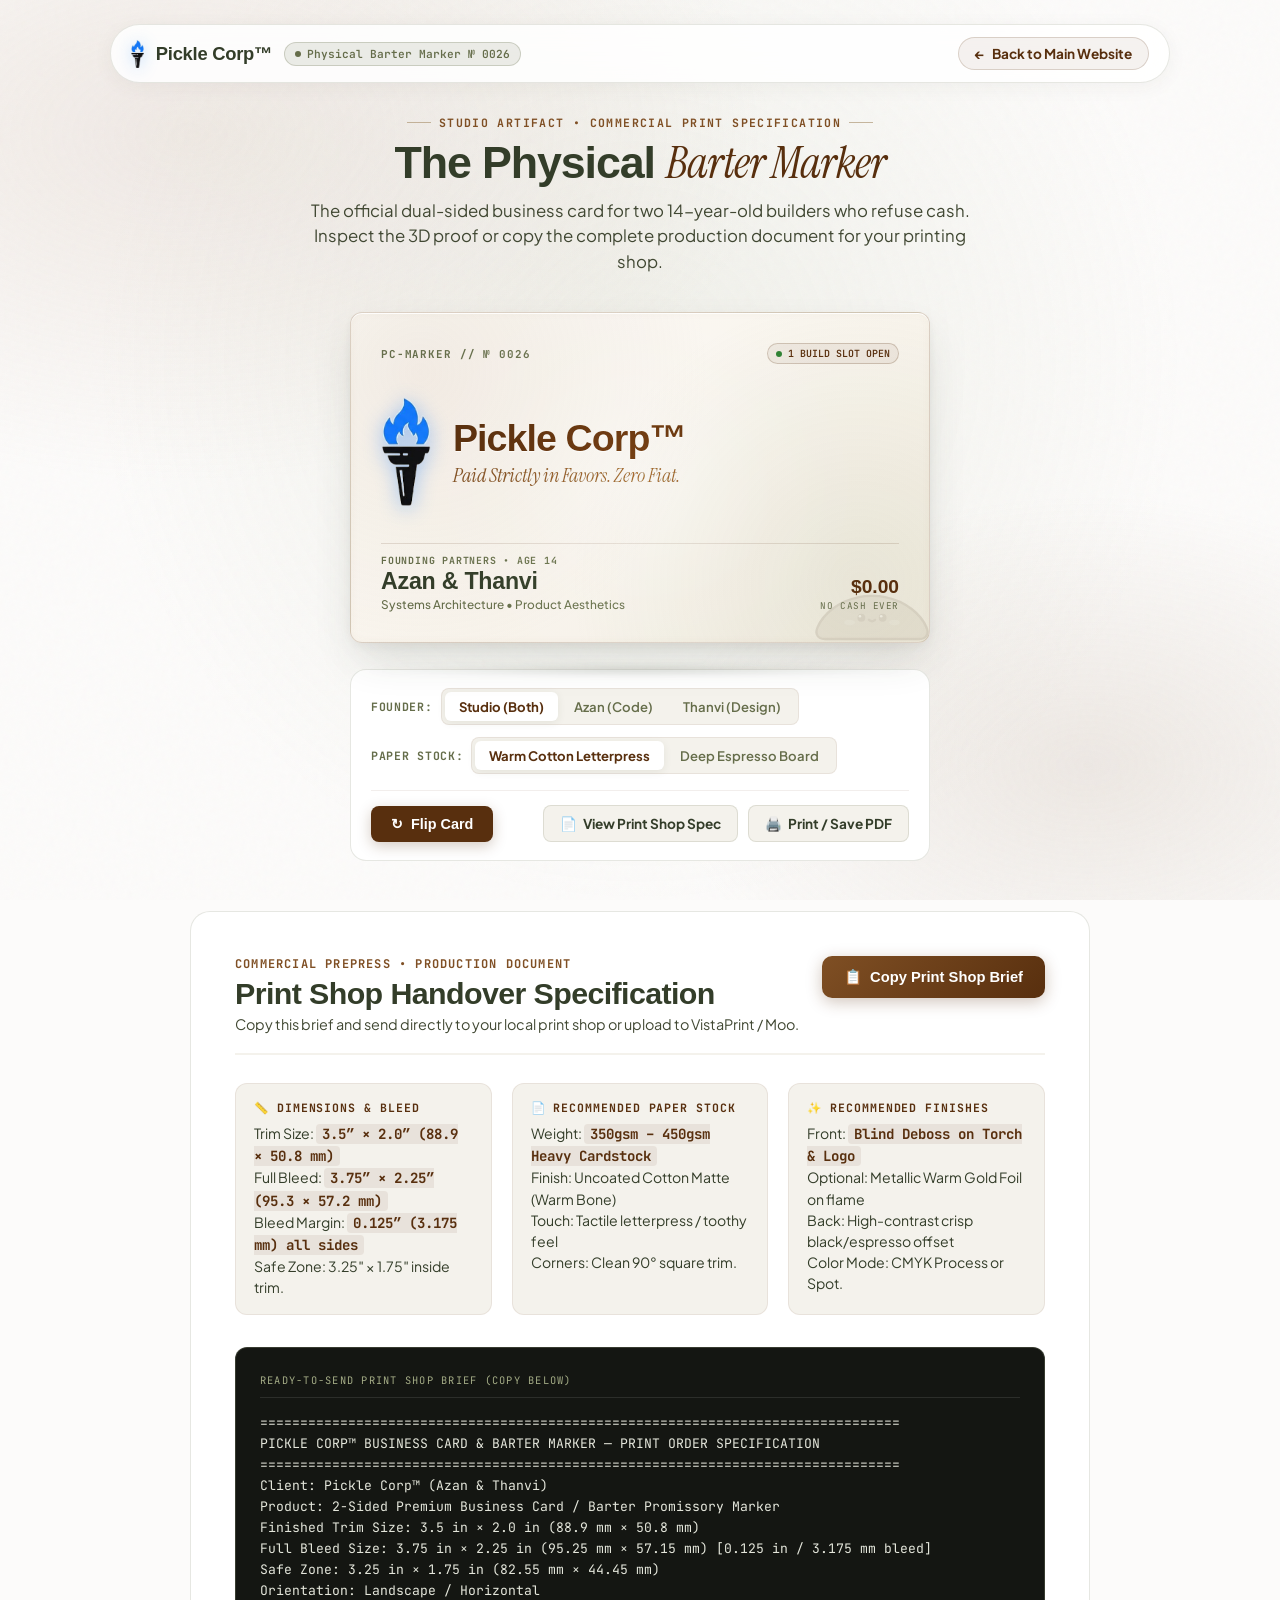
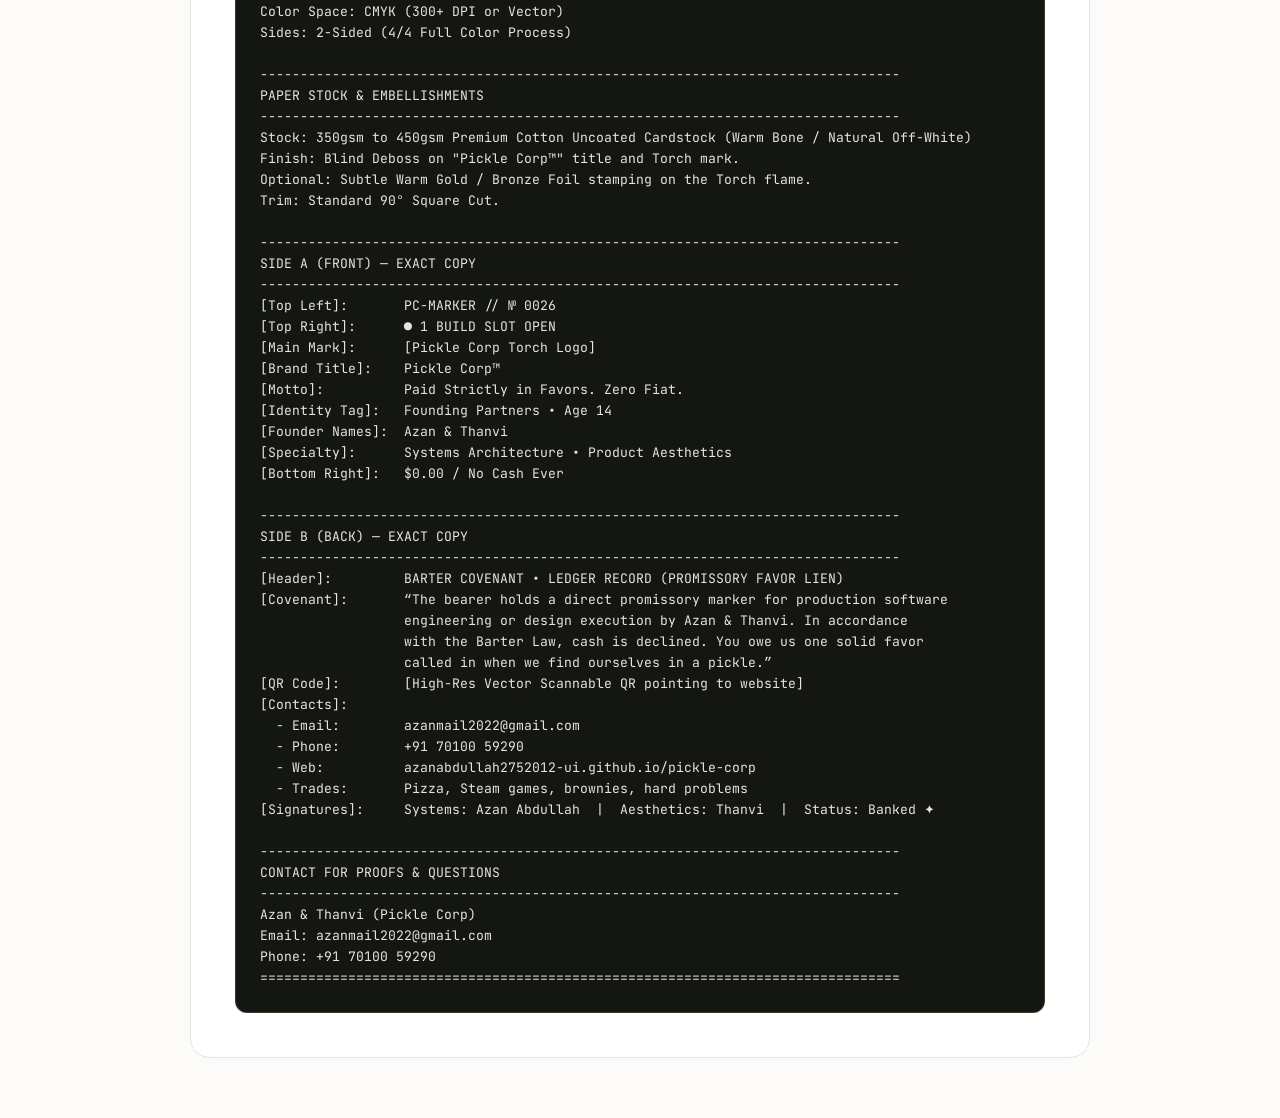
==== commit e5d1051f: "feat(card): redesign business card to 100% match main site editorial palette and add print shop hand" ====
--- a/card.html
+++ b/card.html
@@ -3,14 +3,14 @@
 <head>
   <meta charset="UTF-8" />
   <meta name="viewport" content="width=device-width, initial-scale=1.0" />
-  <title>Pickle Corp™ — Official Business Card & Barter Marker</title>
-  <meta name="description" content="Official physical business card and barter marker for Pickle Corp. Two 14-year-old builders paid strictly in favors. Cash declined." />
-
-  <!-- Fonts: Cabinet Grotesk, Instrument Serif, Plus Jakarta Sans, JetBrains Mono -->
+  <title>Pickle Corp™ — Official Business Card & Print Shop Production Spec</title>
+  <meta name="description" content="Official physical business card, 3D barter marker simulator, and commercial print shop production specifications for Pickle Corp (Azan & Thanvi)." />
+
+  <!-- Authentic Fonts: Cabinet Grotesk, Instrument Serif, Plus Jakarta Sans, JetBrains Mono -->
   <link href="https://api.fontshare.com/v2/css?f[]=cabinet-grotesk@500,600,700,800,900&display=swap" rel="stylesheet" />
   <link rel="preconnect" href="https://fonts.googleapis.com" />
   <link rel="preconnect" href="https://fonts.gstatic.com" crossorigin />
-  <link href="https://fonts.googleapis.com/css2?family=Instrument+Serif:ital@0;1&family=Plus+Jakarta+Sans:ital,wght@0,400;0,500;0,600;0,700;0,800;1,400;1,500&family=JetBrains+Mono:wght@400;500;700&display=swap" rel="stylesheet" />
+  <link href="https://fonts.googleapis.com/css2?family=Instrument+Serif:ital@0;1&family=Plus+Jakarta+Sans:ital,wght@0,400;0,500;0,600;0,700;0,800;1,400;1,500&family=JetBrains+Mono:wght@400;500;600;700&display=swap" rel="stylesheet" />
 
   <!-- Favicon -->
   <link rel="icon" type="image/png" href="logo-torch.png" />
@@ -18,8 +18,10 @@
 
   <style>
     /* ═══════════════════════════════════════════════════════════════════════════
-       PICKLE CORP™ BUSINESS CARD & PROMISSORY MARKER STUDIO
-       Ultra-tactile 3D physical card simulator with multi-stock finishes & print
+       PICKLE CORP™  —  card.html
+       Harmonized 100% with index.html editorial design system:
+       Warm cream canvas, espresso ink, tactile letterpress cardstock,
+       Gummy watermark, 3D card physics & full commercial print shop spec.
        ═══════════════════════════════════════════════════════════════════════════ */
 
     *, *::before, *::after {
@@ -29,7 +31,7 @@
     }
 
     :root {
-      /* Brand Palette */
+      /* Main Site Palette */
       --c1-espresso:     #582f0e;
       --c2-caramel:      #7f4f24;
       --c3-biscuit:      #936639;
@@ -41,170 +43,217 @@
       --c9-forest:       #414833;
       --c10-ink:         #333d29;
 
+      /* Surfaces */
+      --bg-canvas:       #fcfbfa;
+      --bg-subtle:       #f4f2ec;
+      --surface-card:    #ffffff;
+      --border:          rgba(101, 109, 74, 0.16);
+      --border-subtle:   rgba(88, 47, 14, 0.08);
+
+      /* Typography */
+      --text-primary:    var(--c10-ink);
+      --text-secondary:  var(--c9-forest);
+      --text-muted:      var(--c8-olive);
+      --text-light:      var(--c7-celadon);
+
       --font-display:    'Cabinet Grotesk', -apple-system, sans-serif;
       --font-body:       'Plus Jakarta Sans', -apple-system, sans-serif;
       --font-serif:      'Instrument Serif', Georgia, serif;
       --font-mono:       'JetBrains Mono', ui-monospace, monospace;
 
       --ease:            cubic-bezier(0.16, 1, 0.3, 1);
-      --ease-elastic:    cubic-bezier(0.34, 1.56, 0.64, 1);
-
-      /* Card Dimensions: 3.5in x 2.0in (Aspect Ratio 1.75 : 1) */
-      --card-w: min(560px, 92vw);
+
+      /* Physical Card Dimensions: Standard 3.5in x 2.0in (Ratio 1.75 : 1) */
+      --card-w: min(580px, 92vw);
       --card-h: calc(var(--card-w) / 1.75);
-      --card-radius: 16px;
+      --card-radius: 12px;
     }
 
     html, body {
       width: 100%;
-      height: 100%;
       min-height: 100vh;
-      background: #0d0f0c;
-      color: #e4e2dd;
+      background: var(--bg-canvas);
+      color: var(--text-primary);
       font-family: var(--font-body);
       overflow-x: hidden;
       -webkit-font-smoothing: antialiased;
     }
 
-    /* Ambient Stage Atmosphere */
-    .stage-canvas {
-      position: relative;
-      min-height: 100vh;
-      display: flex;
-      flex-direction: column;
-      align-items: center;
-      justify-content: space-between;
-      padding: 24px 20px 40px;
-      background:
-        radial-gradient(ellipse 60% 50% at 50% 40%, rgba(101, 109, 74, 0.18) 0%, transparent 70%),
-        radial-gradient(circle at 15% 20%, rgba(127, 79, 36, 0.12) 0%, transparent 45%),
-        radial-gradient(circle at 85% 80%, rgba(22, 121, 250, 0.08) 0%, transparent 50%),
-        #0b0d0a;
-    }
-
-    /* Subtle Technical Grid Lines */
-    .stage-canvas::before {
-      content: '';
-      position: absolute;
+    /* Ambient Atmosphere Layers matching index.html */
+    .bg-atmosphere {
+      position: fixed;
       inset: 0;
-      background-image:
-        linear-gradient(rgba(194, 197, 170, 0.03) 1px, transparent 1px),
-        linear-gradient(90deg, rgba(194, 197, 170, 0.03) 1px, transparent 1px);
-      background-size: 32px 32px;
+      pointer-events: none;
+      z-index: 0;
+      background: 
+        radial-gradient(ellipse 65% 55% at 15% 15%, rgba(195, 169, 149, 0.22), transparent 70%),
+        radial-gradient(ellipse 55% 50% at 85% 85%, rgba(171, 148, 126, 0.18), transparent 60%),
+        radial-gradient(circle at 50% 40%, rgba(164, 172, 134, 0.14), transparent 65%);
+    }
+
+    .bg-noise {
+      position: fixed;
+      inset: 0;
       pointer-events: none;
       z-index: 1;
-    }
-
-    /* ── Top Header Navigation ────────────────────────────────────────────────── */
-    .stage-nav {
+      opacity: 0.025;
+      background-image: url("data:image/svg+xml,%3Csvg viewBox='0 0 200 200' xmlns='http://www.w3.org/2000/svg'%3E%3Cfilter id='noiseFilter'%3E%3CfeTurbulence type='fractalNoise' baseFrequency='0.8' numOctaves='3' stitchTiles='stitch'/%3E%3C/filter%3E%3Crect width='100%25' height='100%25' filter='url(%23noiseFilter)'/%3E%3C/svg%3E");
+    }
+
+    /* Page Container */
+    .page-wrap {
       position: relative;
-      z-index: 10;
+      z-index: 2;
+      max-width: 1100px;
+      margin: 0 auto;
+      padding: 24px 20px 60px;
+      display: flex;
+      flex-direction: column;
+      align-items: center;
+    }
+
+    /* ── Navigation Bar (Identical to Main Site) ─────────────────────────────── */
+    .site-nav-bar {
       width: 100%;
-      max-width: 1100px;
       display: flex;
       align-items: center;
       justify-content: space-between;
       gap: 16px;
-      padding: 8px 0 20px;
-    }
-
-    .nav-back-link {
+      padding: 12px 20px;
+      background: rgba(255, 255, 255, 0.85);
+      backdrop-filter: blur(14px);
+      -webkit-backdrop-filter: blur(14px);
+      border: 1px solid var(--border);
+      border-radius: 999px;
+      box-shadow: 0 4px 20px rgba(51, 61, 41, 0.05);
+      margin-bottom: 32px;
+    }
+
+    .nav-brand-group {
+      display: flex;
+      align-items: center;
+      gap: 12px;
+      text-decoration: none;
+      color: var(--text-primary);
+    }
+    .nav-logo-torch {
+      height: 28px;
+      width: auto;
+      filter: drop-shadow(0 2px 8px rgba(22, 121, 250, 0.32));
+    }
+    .nav-brand-title {
+      font-family: var(--font-display);
+      font-size: 1.15rem;
+      font-weight: 800;
+      letter-spacing: -0.015em;
+    }
+    .nav-status-badge {
       display: inline-flex;
       align-items: center;
+      gap: 6px;
+      background: rgba(101, 109, 74, 0.12);
+      border: 1px solid rgba(101, 109, 74, 0.25);
+      padding: 4px 10px;
+      border-radius: 999px;
+      font-family: var(--font-mono);
+      font-size: 0.7rem;
+      font-weight: 600;
+      color: var(--c8-olive);
+    }
+    .status-dot {
+      width: 6px;
+      height: 6px;
+      background: var(--c8-olive);
+      border-radius: 50%;
+    }
+
+    .nav-right-actions {
+      display: flex;
+      align-items: center;
       gap: 10px;
-      color: #b6ad90;
+    }
+    .btn-return-home {
+      display: inline-flex;
+      align-items: center;
+      gap: 6px;
+      font-family: var(--font-body);
+      font-size: 0.85rem;
+      font-weight: 700;
+      color: var(--c1-espresso);
+      background: rgba(88, 47, 14, 0.06);
+      border: 1px solid rgba(88, 47, 14, 0.18);
+      padding: 7px 16px;
+      border-radius: 999px;
       text-decoration: none;
-      font-size: 0.85rem;
-      font-weight: 600;
-      letter-spacing: 0.02em;
-      padding: 8px 16px;
-      background: rgba(255, 255, 255, 0.04);
-      border: 1px solid rgba(255, 255, 255, 0.08);
-      border-radius: 999px;
       transition: all 0.2s var(--ease);
     }
-    .nav-back-link:hover {
-      color: #fff;
-      background: rgba(255, 255, 255, 0.09);
-      border-color: rgba(255, 255, 255, 0.18);
+    .btn-return-home:hover {
+      background: rgba(88, 47, 14, 0.12);
       transform: translateX(-2px);
     }
-    .nav-back-arrow {
-      font-size: 1.1rem;
-      line-height: 1;
-    }
-
-    .nav-title-lockup {
-      display: flex;
-      align-items: center;
-      gap: 10px;
-    }
-    .nav-torch-icon {
-      height: 24px;
-      width: auto;
-      filter: drop-shadow(0 2px 6px rgba(22, 121, 250, 0.4));
-    }
-    .nav-title {
+
+    /* ── Editorial Header ────────────────────────────────────────────────────── */
+    .hero-header {
+      text-align: center;
+      max-width: 680px;
+      margin-bottom: 28px;
+    }
+    .hero-eyebrow {
+      font-family: var(--font-mono);
+      font-size: 0.72rem;
+      font-weight: 700;
+      text-transform: uppercase;
+      letter-spacing: 0.12em;
+      color: var(--c2-caramel);
+      margin-bottom: 8px;
+      display: flex;
+      align-items: center;
+      justify-content: center;
+      gap: 8px;
+    }
+    .hero-eyebrow::before, .hero-eyebrow::after {
+      content: '';
+      width: 24px;
+      height: 1px;
+      background: var(--c4-dough);
+      opacity: 0.6;
+    }
+    .hero-main-title {
       font-family: var(--font-display);
-      font-size: 1.05rem;
-      font-weight: 800;
-      letter-spacing: -0.01em;
-      color: #f7f6f2;
-    }
-    .nav-badge {
-      font-family: var(--font-mono);
-      font-size: 0.65rem;
-      font-weight: 600;
-      text-transform: uppercase;
-      letter-spacing: 0.08em;
-      padding: 3px 8px;
-      background: rgba(164, 172, 134, 0.15);
-      border: 1px solid rgba(164, 172, 134, 0.3);
-      color: #c2c5aa;
-      border-radius: 4px;
-    }
-
-    .nav-quick-actions {
-      display: flex;
-      align-items: center;
-      gap: 10px;
-    }
-    .btn-icon-nav {
-      background: rgba(255, 255, 255, 0.05);
-      border: 1px solid rgba(255, 255, 255, 0.1);
-      color: #c2c5aa;
-      padding: 8px 12px;
-      border-radius: 8px;
-      cursor: pointer;
-      font-size: 0.8rem;
-      font-family: var(--font-mono);
-      display: inline-flex;
-      align-items: center;
-      gap: 6px;
-      transition: all 0.2s;
-    }
-    .btn-icon-nav:hover {
-      background: rgba(255, 255, 255, 0.12);
-      color: #fff;
-    }
-
-    /* ── Main 3D Card Scene ──────────────────────────────────────────────────── */
-    .card-scene {
+      font-size: clamp(2rem, 4.5vw, 2.8rem);
+      font-weight: 900;
+      letter-spacing: -0.025em;
+      color: var(--c10-ink);
+      line-height: 1.1;
+      margin-bottom: 10px;
+    }
+    .hero-main-title em {
+      font-family: var(--font-serif);
+      font-style: italic;
+      font-weight: 400;
+      color: var(--c1-espresso);
+    }
+    .hero-subtitle {
+      font-size: clamp(0.92rem, 2vw, 1.05rem);
+      color: var(--text-secondary);
+      line-height: 1.5;
+    }
+
+    /* ── 3D Card Scene ───────────────────────────────────────────────────────── */
+    .card-stage-container {
       position: relative;
-      z-index: 5;
       width: var(--card-w);
       height: var(--card-h);
       perspective: 1400px;
-      margin: 20px auto 30px;
+      margin: 10px auto 26px;
       cursor: grab;
       user-select: none;
     }
-    .card-scene:active {
+    .card-stage-container:active {
       cursor: grabbing;
     }
 
-    /* 3D Physical Card Body */
-    .card-object {
+    .card-3d-object {
       position: relative;
       width: 100%;
       height: 100%;
@@ -213,22 +262,21 @@
       transition: transform 0.65s var(--ease);
       will-change: transform;
     }
-    .card-object.is-flipped {
+    .card-3d-object.is-flipped {
       transform: rotateY(180deg);
     }
 
-    /* Shadow Ground Plane beneath Card */
-    .card-shadow-plane {
+    /* Card Ground Shadow */
+    .card-drop-shadow {
       position: absolute;
-      top: 105%;
-      left: 6%;
-      width: 88%;
-      height: 24px;
-      background: radial-gradient(ellipse at center, rgba(0, 0, 0, 0.65) 0%, rgba(0, 0, 0, 0.2) 50%, transparent 80%);
-      filter: blur(14px);
+      top: 104%;
+      left: 5%;
+      width: 90%;
+      height: 26px;
+      background: radial-gradient(ellipse at center, rgba(51, 61, 41, 0.28) 0%, rgba(51, 61, 41, 0.08) 50%, transparent 80%);
+      filter: blur(12px);
       transform: rotateX(80deg);
       pointer-events: none;
-      transition: transform 0.3s, opacity 0.3s;
     }
 
     /* Shared Card Face Styling */
@@ -244,593 +292,626 @@
       display: flex;
       flex-direction: column;
       justify-content: space-between;
-      padding: clamp(20px, 4.2vw, 28px);
-      border: 1px solid rgba(255, 255, 255, 0.12);
-      box-shadow:
-        0 20px 48px -12px rgba(0, 0, 0, 0.7),
-        0 4px 14px rgba(0, 0, 0, 0.3),
-        inset 0 1px 0 rgba(255, 255, 255, 0.15),
-        inset 0 -1px 0 rgba(0, 0, 0, 0.3);
-      transition: background 0.3s, color 0.3s, border-color 0.3s;
+      padding: clamp(20px, 4.4vw, 30px);
+      transition: all 0.3s var(--ease);
     }
 
     .card-face-back {
       transform: rotateY(180deg);
     }
 
-    /* Specular Foil Glare Overlay */
-    .card-specular-sheen {
+    /* Specular Light Reflection */
+    .card-sheen {
       position: absolute;
       inset: 0;
       pointer-events: none;
       border-radius: var(--card-radius);
       background: radial-gradient(
-        circle 320px at var(--mouse-x, 50%) var(--mouse-y, 50%),
-        rgba(255, 255, 255, 0.16) 0%,
-        rgba(255, 255, 255, 0.04) 40%,
-        transparent 75%
+        circle 340px at var(--mouse-x, 50%) var(--mouse-y, 50%),
+        rgba(255, 255, 255, 0.45) 0%,
+        rgba(255, 255, 255, 0.1) 40%,
+        transparent 70%
       );
       mix-blend-mode: overlay;
-      z-index: 20;
-      opacity: 0.9;
-      transition: opacity 0.2s;
+      z-index: 15;
+      opacity: 0.8;
     }
 
     /* ═══════════════════════════════════════════════════════════════════════════
-       MATERIAL FINISHES: OBSIDIAN, BISCUIT LETTERPRESS, GHOST CELADON
+       FINISH 1: STUDIO COTTON LETTERPRESS (Default - 100% Matches Main Site)
        ═══════════════════════════════════════════════════════════════════════════ */
-
-    /* 1. OBSIDIAN FOIL (Default - Midnight Carbon & Gold Foil) */
-    .card-object[data-finish="obsidian"] .card-face {
+    .card-3d-object[data-finish="cotton"] .card-face {
       background:
-        radial-gradient(circle at 85% 15%, rgba(22, 121, 250, 0.09) 0%, transparent 60%),
-        radial-gradient(circle at 15% 90%, rgba(147, 102, 57, 0.14) 0%, transparent 60%),
-        linear-gradient(135deg, #151814 0%, #0d0f0c 100%);
-      color: #e4e2dc;
-      border-color: rgba(226, 198, 151, 0.24);
-    }
-    .card-object[data-finish="obsidian"] .foil-text {
-      background: linear-gradient(135deg, #f8e5c4 0%, #d4af72 50%, #f9edd4 100%);
-      -webkit-background-clip: text;
-      -webkit-text-fill-color: transparent;
-      text-shadow: 0 0 1px rgba(212, 175, 114, 0.2);
-    }
-    .card-object[data-finish="obsidian"] .card-subtle-text {
-      color: #8c9082;
-    }
-    .card-object[data-finish="obsidian"] .card-divider-line {
-      background: rgba(226, 198, 151, 0.18);
-    }
-    .card-object[data-finish="obsidian"] .card-seal-chip {
-      background: rgba(226, 198, 151, 0.08);
-      border: 1px solid rgba(226, 198, 151, 0.3);
-      color: #e2c697;
-    }
-
-    /* 2. BISCUIT LETTERPRESS (600gsm Heavy Warm Cotton Cardstock) */
-    .card-object[data-finish="biscuit"] .card-face {
+        radial-gradient(circle at 12% 18%, rgba(195, 169, 149, 0.18) 0%, transparent 50%),
+        radial-gradient(circle at 88% 82%, rgba(164, 172, 134, 0.16) 0%, transparent 50%),
+        linear-gradient(145deg, #fdfbf7 0%, #f4eee3 100%);
+      color: var(--c10-ink);
+      border: 1.5px solid rgba(88, 47, 14, 0.18);
+      box-shadow:
+        0 20px 44px -8px rgba(51, 61, 41, 0.16),
+        0 4px 12px rgba(88, 47, 14, 0.05),
+        inset 0 1px 0 rgba(255, 255, 255, 0.9),
+        inset 0 0 10px rgba(147, 102, 57, 0.04);
+    }
+    .card-3d-object[data-finish="cotton"] .brand-title-ink {
+      color: var(--c1-espresso);
+      text-shadow: 0 1px 0 rgba(255, 255, 255, 0.7);
+    }
+    .card-3d-object[data-finish="cotton"] .card-subtle {
+      color: var(--c8-olive);
+    }
+    .card-3d-object[data-finish="cotton"] .card-chip {
+      background: rgba(88, 47, 14, 0.06);
+      border: 1px solid rgba(88, 47, 14, 0.22);
+      color: var(--c1-espresso);
+    }
+    .card-3d-object[data-finish="cotton"] .card-hairline {
+      border-color: rgba(88, 47, 14, 0.14);
+    }
+
+    /* ═══════════════════════════════════════════════════════════════════════════
+       FINISH 2: DEEP ESPRESSO LETTERPRESS (Rich Chocolate & Caramel)
+       ═══════════════════════════════════════════════════════════════════════════ */
+    .card-3d-object[data-finish="espresso"] .card-face {
       background:
-        radial-gradient(circle at 90% 10%, rgba(166, 138, 100, 0.1) 0%, transparent 50%),
-        linear-gradient(145deg, #fdfbf7 0%, #f3eee3 100%);
-      color: #333d29;
-      border-color: rgba(88, 47, 14, 0.2);
+        radial-gradient(circle at 85% 15%, rgba(127, 79, 36, 0.25) 0%, transparent 60%),
+        linear-gradient(145deg, #2c1a0e 0%, #1c1008 100%);
+      color: #f7f3ec;
+      border: 1.5px solid rgba(147, 102, 57, 0.4);
       box-shadow:
-        0 22px 50px -10px rgba(51, 61, 41, 0.28),
-        0 4px 12px rgba(88, 47, 14, 0.08),
-        inset 0 1px 0 rgba(255, 255, 255, 0.8),
-        inset 0 0 8px rgba(147, 102, 57, 0.08);
-    }
-    .card-object[data-finish="biscuit"] .foil-text {
-      color: #582f0e;
-      background: none;
-      -webkit-text-fill-color: initial;
-      text-shadow: 0 1px 0 rgba(255, 255, 255, 0.6);
-    }
-    .card-object[data-finish="biscuit"] .card-subtle-text {
-      color: #656d4a;
-    }
-    .card-object[data-finish="biscuit"] .card-divider-line {
-      background: rgba(88, 47, 14, 0.14);
-    }
-    .card-object[data-finish="biscuit"] .card-seal-chip {
-      background: rgba(147, 102, 57, 0.08);
-      border: 1px solid rgba(147, 102, 57, 0.35);
-      color: #7f4f24;
-    }
-    .card-object[data-finish="biscuit"] .card-qr-box {
-      background: #ffffff !important;
-      border: 1px solid rgba(88, 47, 14, 0.15) !important;
-    }
-
-    /* 3. GHOST CELADON (Technical Prototype Sage Slate) */
-    .card-object[data-finish="celadon"] .card-face {
-      background:
-        radial-gradient(circle at 10% 20%, rgba(194, 197, 170, 0.15) 0%, transparent 60%),
-        linear-gradient(140deg, #22291e 0%, #171d15 100%);
-      color: #e3e7db;
-      border-color: rgba(194, 197, 170, 0.3);
-    }
-    .card-object[data-finish="celadon"] .foil-text {
-      background: linear-gradient(135deg, #ffffff 0%, #c2c5aa 60%, #a4ac86 100%);
-      -webkit-background-clip: text;
-      -webkit-text-fill-color: transparent;
-    }
-    .card-object[data-finish="celadon"] .card-subtle-text {
-      color: #9aa282;
-    }
-    .card-object[data-finish="celadon"] .card-divider-line {
-      background: rgba(194, 197, 170, 0.15);
-    }
-    .card-object[data-finish="celadon"] .card-seal-chip {
-      background: rgba(164, 172, 134, 0.12);
-      border: 1px solid rgba(164, 172, 134, 0.32);
+        0 22px 48px -10px rgba(0, 0, 0, 0.6),
+        0 4px 14px rgba(88, 47, 14, 0.2);
+    }
+    .card-3d-object[data-finish="espresso"] .brand-title-ink {
+      color: #fcefdc;
+      text-shadow: 0 1px 2px rgba(0, 0, 0, 0.6);
+    }
+    .card-3d-object[data-finish="espresso"] .card-subtle {
       color: #c2c5aa;
     }
-
-    /* ── CARD FRONT ARCHITECTURE ─────────────────────────────────────────────── */
-    .front-top-row {
-      display: flex;
-      align-items: flex-start;
+    .card-3d-object[data-finish="espresso"] .card-chip {
+      background: rgba(147, 102, 57, 0.2);
+      border: 1px solid rgba(147, 102, 57, 0.5);
+      color: #f8e5c4;
+    }
+    .card-3d-object[data-finish="espresso"] .card-hairline {
+      border-color: rgba(147, 102, 57, 0.25);
+    }
+
+    /* Gummy Mascot Subtle Watermark on Card Front */
+    .card-gummy-watermark {
+      position: absolute;
+      right: -8px;
+      bottom: -6px;
+      width: clamp(88px, 18vw, 130px);
+      height: auto;
+      opacity: 0.12;
+      pointer-events: none;
+      z-index: 1;
+      filter: saturate(0.6);
+    }
+
+    /* ── Card Front Internals ────────────────────────────────────────────────── */
+    .front-top-telemetry {
+      display: flex;
+      align-items: center;
       justify-content: space-between;
       gap: 12px;
-    }
-    .front-reg-marker {
-      display: flex;
-      flex-direction: column;
-      gap: 3px;
-    }
-    .reg-id {
+      position: relative;
+      z-index: 2;
+    }
+    .telemetry-tag {
       font-family: var(--font-mono);
       font-size: 0.68rem;
       font-weight: 700;
       letter-spacing: 0.08em;
-      opacity: 0.9;
-    }
-    .reg-sub {
-      font-family: var(--font-mono);
-      font-size: 0.55rem;
-      letter-spacing: 0.06em;
-      text-transform: uppercase;
-    }
-
-    .front-status-seal {
-      display: flex;
+    }
+    .telemetry-status {
+      display: inline-flex;
       align-items: center;
       gap: 6px;
-      padding: 4px 10px;
+      padding: 3px 8px;
       border-radius: 999px;
       font-family: var(--font-mono);
       font-size: 0.62rem;
       font-weight: 600;
-      letter-spacing: 0.04em;
-    }
-    .status-pulse-dot {
+    }
+    .live-dot {
       width: 6px;
       height: 6px;
-      background: #4ade80;
+      background: #2e7d32;
       border-radius: 50%;
-      box-shadow: 0 0 8px #4ade80;
-    }
-
-    /* Front Middle / Main Focal Mark */
-    .front-center-stage {
-      display: flex;
-      align-items: center;
-      gap: clamp(14px, 3.2vw, 24px);
+    }
+
+    .front-brand-center {
+      display: flex;
+      align-items: center;
+      gap: clamp(14px, 3.4vw, 22px);
       margin: auto 0;
-    }
-    .front-torch-wrap {
+      position: relative;
+      z-index: 2;
+    }
+    .torch-box {
+      width: clamp(38px, 8vw, 50px);
       flex-shrink: 0;
-      width: clamp(38px, 8vw, 52px);
-      display: flex;
-      align-items: center;
-      justify-content: center;
-    }
-    .front-torch-img {
+    }
+    .torch-img {
       width: 100%;
       height: auto;
-      max-height: clamp(65px, 12vw, 92px);
-      filter: drop-shadow(0 3px 12px rgba(22, 121, 250, 0.45));
-    }
-
-    .front-typography {
+      filter: drop-shadow(0 3px 10px rgba(22, 121, 250, 0.38));
+    }
+
+    .brand-typography {
       display: flex;
       flex-direction: column;
       gap: 2px;
     }
-    .front-brand-title {
+    .brand-title-ink {
       font-family: var(--font-display);
-      font-size: clamp(1.6rem, 4.4vw, 2.3rem);
+      font-size: clamp(1.7rem, 4.4vw, 2.35rem);
       font-weight: 900;
       letter-spacing: -0.025em;
       line-height: 1.05;
     }
-    .front-brand-motto {
+    .brand-motto-serif {
       font-family: var(--font-serif);
       font-style: italic;
       font-size: clamp(0.95rem, 2.4vw, 1.25rem);
-      letter-spacing: 0.01em;
-      margin-top: 2px;
-    }
-
-    /* Front Founder Identification Block */
-    .front-founder-row {
+      color: var(--c2-caramel);
+      margin-top: 1px;
+    }
+
+    .front-bottom-spread {
       display: flex;
       align-items: flex-end;
       justify-content: space-between;
       gap: 12px;
-      border-top: 1px solid rgba(255, 255, 255, 0.08);
+      border-top: 1px solid;
       padding-top: 10px;
-    }
-    .founder-profile {
+      position: relative;
+      z-index: 2;
+    }
+    .founder-block {
       display: flex;
       flex-direction: column;
       gap: 2px;
     }
-    .founder-role-label {
+    .founder-title-mono {
       font-family: var(--font-mono);
       font-size: 0.62rem;
+      font-weight: 700;
+      letter-spacing: 0.08em;
       text-transform: uppercase;
-      letter-spacing: 0.08em;
-      font-weight: 600;
-    }
-    .founder-name-heading {
+    }
+    .founder-name-text {
       font-family: var(--font-display);
       font-size: clamp(1.15rem, 2.6vw, 1.45rem);
       font-weight: 800;
       letter-spacing: -0.01em;
       line-height: 1.1;
     }
-    .founder-specialty {
-      font-family: var(--font-body);
-      font-size: 0.75rem;
+    .founder-focus-text {
+      font-size: 0.74rem;
       font-weight: 500;
-      opacity: 0.85;
       margin-top: 1px;
     }
 
-    .front-zero-cash-lockup {
+    .fiat-stamp-block {
       text-align: right;
       display: flex;
       flex-direction: column;
       align-items: flex-end;
       gap: 2px;
     }
-    .cash-tag {
+    .fiat-zero {
       font-family: var(--font-display);
-      font-size: clamp(0.9rem, 2.2vw, 1.15rem);
-      font-weight: 800;
-      letter-spacing: -0.01em;
-    }
-    .cash-sub {
+      font-size: clamp(0.95rem, 2.2vw, 1.2rem);
+      font-weight: 900;
+      color: var(--c1-espresso);
+    }
+    .fiat-sub {
       font-family: var(--font-mono);
       font-size: 0.58rem;
+      letter-spacing: 0.06em;
       text-transform: uppercase;
-      letter-spacing: 0.06em;
-    }
-
-    /* ── CARD BACK ARCHITECTURE ──────────────────────────────────────────────── */
-    .back-top-row {
+    }
+
+    /* ── Card Back Internals ─────────────────────────────────────────────────── */
+    .back-header-row {
       display: flex;
       align-items: center;
       justify-content: space-between;
       gap: 10px;
-      border-bottom: 1px solid rgba(255, 255, 255, 0.08);
+      border-bottom: 1px solid;
       padding-bottom: 8px;
     }
-    .back-ledger-head {
+    .ledger-heading {
       font-family: var(--font-mono);
       font-size: 0.65rem;
       font-weight: 700;
       letter-spacing: 0.1em;
       text-transform: uppercase;
     }
-    .back-marker-badge {
-      font-family: var(--font-mono);
-      font-size: 0.58rem;
-      padding: 2px 6px;
-      border-radius: 3px;
-    }
-
-    /* Back Covenant Clause */
-    .back-covenant-box {
+
+    .back-covenant-paragraph {
       margin: 6px 0;
+      font-size: clamp(0.68rem, 1.55vw, 0.78rem);
       line-height: 1.35;
-    }
-    .covenant-quote {
-      font-family: var(--font-body);
-      font-size: clamp(0.68rem, 1.55vw, 0.78rem);
       font-weight: 500;
-      opacity: 0.92;
-    }
-    .covenant-quote strong {
+    }
+    .back-covenant-paragraph strong {
+      color: var(--c1-espresso);
       font-weight: 700;
-      color: inherit;
-    }
-
-    /* Back Split Grid: QR Code + Dispatch Hotline */
-    .back-details-grid {
+    }
+
+    .back-body-split {
       display: grid;
       grid-template-columns: auto 1fr;
       align-items: center;
-      gap: clamp(12px, 2.5vw, 20px);
+      gap: clamp(12px, 2.8vw, 20px);
       margin-top: auto;
     }
-
-    .card-qr-box {
-      width: clamp(66px, 13vw, 84px);
-      height: clamp(66px, 13vw, 84px);
+    .qr-frame {
+      width: clamp(68px, 13vw, 84px);
+      height: clamp(68px, 13vw, 84px);
       background: #ffffff;
+      border: 1px solid rgba(88, 47, 14, 0.2);
       border-radius: 8px;
       padding: 5px;
       display: flex;
       align-items: center;
       justify-content: center;
-      box-shadow: 0 4px 12px rgba(0, 0, 0, 0.25);
+      box-shadow: 0 4px 12px rgba(51, 61, 41, 0.08);
       flex-shrink: 0;
     }
-    .card-qr-img {
+    .qr-svg-img {
       width: 100%;
       height: 100%;
       object-fit: contain;
     }
 
-    .back-contacts-list {
+    .dispatch-lines {
       display: flex;
       flex-direction: column;
       gap: 5px;
-    }
-    .contact-item {
+      font-family: var(--font-mono);
+      font-size: clamp(0.68rem, 1.55vw, 0.78rem);
+    }
+    .dispatch-item {
       display: flex;
       align-items: center;
       gap: 8px;
-      font-size: clamp(0.68rem, 1.6vw, 0.8rem);
-      font-family: var(--font-mono);
-    }
-    .contact-lbl {
-      opacity: 0.5;
+    }
+    .dispatch-lbl {
       font-size: 0.6rem;
       text-transform: uppercase;
-      letter-spacing: 0.05em;
+      opacity: 0.6;
       width: 48px;
       flex-shrink: 0;
-    }
-    .contact-val {
+      letter-spacing: 0.05em;
+    }
+    .dispatch-val {
       font-weight: 600;
-      color: inherit;
+      color: var(--c1-espresso);
       text-decoration: none;
-      letter-spacing: -0.01em;
-    }
-
-    /* Back Footer Signatures */
-    .back-signatures-row {
+    }
+
+    .back-footer-signatures {
       display: flex;
       align-items: center;
       justify-content: space-between;
       gap: 8px;
-      border-top: 1px solid rgba(255, 255, 255, 0.08);
+      border-top: 1px solid;
       padding-top: 6px;
       margin-top: 4px;
       font-family: var(--font-mono);
       font-size: 0.58rem;
     }
-    .sig-block {
-      display: flex;
-      align-items: center;
-      gap: 4px;
-    }
-    .sig-name {
+    .sig-serif-name {
       font-family: var(--font-serif);
       font-style: italic;
-      font-size: 0.85rem;
-      letter-spacing: 0.02em;
-    }
-
-    /* ── STUDIO INTERACTIVE CONTROL PANEL ────────────────────────────────────── */
-    .control-deck {
-      position: relative;
-      z-index: 10;
-      width: 100%;
-      max-width: 840px;
+      font-size: 0.88rem;
+      color: var(--c1-espresso);
+    }
+
+    /* ── Studio Interactive Controls Bar ─────────────────────────────────────── */
+    .card-controls-panel {
+      width: var(--card-w);
+      background: #ffffff;
+      border: 1px solid var(--border);
+      border-radius: 16px;
+      padding: 18px 20px;
+      box-shadow: var(--card-shadow);
       display: flex;
       flex-direction: column;
       gap: 16px;
-      background: rgba(18, 22, 16, 0.85);
-      backdrop-filter: blur(20px);
-      -webkit-backdrop-filter: blur(20px);
-      border: 1px solid rgba(255, 255, 255, 0.1);
-      border-radius: 20px;
-      padding: 18px 24px;
-      box-shadow: 0 16px 40px rgba(0, 0, 0, 0.5);
-    }
-
-    .control-row {
+      margin-bottom: 40px;
+    }
+
+    .controls-row {
       display: flex;
       align-items: center;
       justify-content: space-between;
-      gap: 16px;
+      gap: 12px;
       flex-wrap: wrap;
     }
 
-    .control-group {
-      display: flex;
-      align-items: center;
-      gap: 8px;
-      flex-wrap: wrap;
-    }
-
-    .control-label {
+    .controls-label {
       font-family: var(--font-mono);
-      font-size: 0.7rem;
+      font-size: 0.72rem;
       font-weight: 700;
       text-transform: uppercase;
-      letter-spacing: 0.08em;
-      color: #9aa282;
-      margin-right: 4px;
-    }
-
-    /* Segmented Tab Buttons */
-    .segmented-control {
+      letter-spacing: 0.06em;
+      color: var(--c8-olive);
+    }
+
+    .seg-group {
       display: inline-flex;
-      background: rgba(0, 0, 0, 0.45);
-      border: 1px solid rgba(255, 255, 255, 0.08);
-      border-radius: 10px;
+      background: var(--bg-subtle);
+      border: 1px solid var(--border-subtle);
+      border-radius: 8px;
       padding: 3px;
       gap: 2px;
     }
     .seg-btn {
       background: transparent;
       border: none;
-      color: #a4ac86;
+      color: var(--c8-olive);
       font-family: var(--font-body);
-      font-size: 0.8rem;
+      font-size: 0.82rem;
       font-weight: 600;
       padding: 6px 14px;
-      border-radius: 7px;
+      border-radius: 6px;
       cursor: pointer;
       transition: all 0.2s var(--ease);
+    }
+    .seg-btn:hover {
+      color: var(--c10-ink);
+    }
+    .seg-btn.active {
+      background: #ffffff;
+      color: var(--c1-espresso);
+      box-shadow: 0 2px 8px rgba(51, 61, 41, 0.08);
+      font-weight: 700;
+    }
+
+    .actions-strip {
+      display: flex;
+      align-items: center;
+      justify-content: space-between;
+      gap: 10px;
+      border-top: 1px solid var(--border-subtle);
+      padding-top: 14px;
+      flex-wrap: wrap;
+    }
+
+    .btn-main-flip {
       display: inline-flex;
       align-items: center;
-      gap: 6px;
-    }
-    .seg-btn:hover {
-      color: #fff;
-    }
-    .seg-btn.active {
-      background: rgba(255, 255, 255, 0.14);
+      gap: 8px;
+      background: var(--c1-espresso);
       color: #ffffff;
-      box-shadow: 0 2px 8px rgba(0, 0, 0, 0.3);
-    }
-
-    /* Main Action Buttons */
-    .deck-actions {
-      display: flex;
-      align-items: center;
-      gap: 10px;
-      flex-wrap: wrap;
-      border-top: 1px solid rgba(255, 255, 255, 0.08);
-      padding-top: 14px;
-      justify-content: space-between;
-    }
-
-    .btn-action-primary {
-      display: inline-flex;
-      align-items: center;
-      gap: 8px;
-      background: linear-gradient(135deg, #7f4f24 0%, #582f0e 100%);
-      color: #f7f6f2;
-      border: 1px solid rgba(226, 198, 151, 0.4);
+      border: none;
       padding: 10px 20px;
-      border-radius: 10px;
+      border-radius: 8px;
       font-family: var(--font-display);
       font-weight: 800;
       font-size: 0.9rem;
       cursor: pointer;
       transition: all 0.2s var(--ease);
-      box-shadow: 0 4px 14px rgba(88, 47, 14, 0.35);
-    }
-    .btn-action-primary:hover {
+      box-shadow: 0 4px 14px rgba(88, 47, 14, 0.25);
+    }
+    .btn-main-flip:hover {
+      background: var(--c2-caramel);
       transform: translateY(-1px);
-      box-shadow: 0 6px 20px rgba(88, 47, 14, 0.5);
-      border-color: rgba(226, 198, 151, 0.7);
-    }
-
-    .btn-action-secondary {
+    }
+
+    .btn-secondary-tool {
       display: inline-flex;
       align-items: center;
-      gap: 8px;
-      background: rgba(255, 255, 255, 0.06);
-      color: #e4e2dd;
-      border: 1px solid rgba(255, 255, 255, 0.12);
-      padding: 10px 18px;
-      border-radius: 10px;
+      gap: 6px;
+      background: var(--bg-subtle);
+      color: var(--c10-ink);
+      border: 1px solid var(--border);
+      padding: 9px 16px;
+      border-radius: 8px;
       font-family: var(--font-body);
-      font-weight: 600;
+      font-weight: 700;
       font-size: 0.85rem;
       cursor: pointer;
+      transition: all 0.2s;
+    }
+    .btn-secondary-tool:hover {
+      background: #ffffff;
+      border-color: var(--c3-biscuit);
+    }
+
+    /* ── COMMERCIAL PRINT SHOP SPECIFICATION SECTION ─────────────────────────── */
+    .print-doc-section {
+      width: 100%;
+      max-width: 900px;
+      background: #ffffff;
+      border: 1px solid var(--border);
+      border-radius: 20px;
+      padding: clamp(24px, 5vw, 44px);
+      box-shadow: var(--card-shadow);
+      margin-top: 10px;
+    }
+
+    .doc-header-block {
+      display: flex;
+      align-items: flex-start;
+      justify-content: space-between;
+      gap: 16px;
+      border-bottom: 2px solid var(--bg-subtle);
+      padding-bottom: 20px;
+      margin-bottom: 28px;
+      flex-wrap: wrap;
+    }
+    .doc-titles {
+      display: flex;
+      flex-direction: column;
+      gap: 4px;
+    }
+    .doc-pre-title {
+      font-family: var(--font-mono);
+      font-size: 0.75rem;
+      font-weight: 700;
+      text-transform: uppercase;
+      letter-spacing: 0.1em;
+      color: var(--c2-caramel);
+    }
+    .doc-h2 {
+      font-family: var(--font-display);
+      font-size: clamp(1.4rem, 3vw, 1.9rem);
+      font-weight: 900;
+      letter-spacing: -0.02em;
+      color: var(--c10-ink);
+    }
+    .doc-lead {
+      font-size: 0.9rem;
+      color: var(--text-secondary);
+    }
+
+    .btn-copy-doc {
+      display: inline-flex;
+      align-items: center;
+      gap: 8px;
+      background: linear-gradient(135deg, var(--c2-caramel) 0%, var(--c1-espresso) 100%);
+      color: #ffffff;
+      border: none;
+      padding: 12px 22px;
+      border-radius: 10px;
+      font-family: var(--font-display);
+      font-weight: 800;
+      font-size: 0.92rem;
+      cursor: pointer;
+      box-shadow: 0 4px 16px rgba(88, 47, 14, 0.28);
       transition: all 0.2s var(--ease);
     }
-    .btn-action-secondary:hover {
-      background: rgba(255, 255, 255, 0.12);
-      color: #fff;
-    }
-
-    .keyboard-hint {
+    .btn-copy-doc:hover {
+      transform: translateY(-2px);
+      box-shadow: 0 6px 22px rgba(88, 47, 14, 0.38);
+    }
+
+    /* Spec Grid */
+    .spec-specs-grid {
+      display: grid;
+      grid-template-columns: repeat(auto-fit, minmax(240px, 1fr));
+      gap: 20px;
+      margin-bottom: 32px;
+    }
+    .spec-box {
+      background: var(--bg-subtle);
+      border: 1px solid var(--border-subtle);
+      border-radius: 12px;
+      padding: 16px 18px;
+    }
+    .spec-box-title {
       font-family: var(--font-mono);
-      font-size: 0.7rem;
-      color: #7b836b;
-      display: inline-flex;
-      align-items: center;
-      gap: 4px;
-    }
-    kbd {
-      background: rgba(255, 255, 255, 0.1);
-      border: 1px solid rgba(255, 255, 255, 0.18);
+      font-size: 0.72rem;
+      font-weight: 700;
+      text-transform: uppercase;
+      letter-spacing: 0.08em;
+      color: var(--c1-espresso);
+      margin-bottom: 8px;
+      display: flex;
+      align-items: center;
+      gap: 6px;
+    }
+    .spec-box-content {
+      font-size: 0.88rem;
+      color: var(--c10-ink);
+      line-height: 1.5;
+    }
+    .spec-highlight {
+      font-family: var(--font-mono);
+      font-weight: 700;
+      color: var(--c1-espresso);
+      background: rgba(88, 47, 14, 0.08);
+      padding: 1px 6px;
       border-radius: 4px;
-      padding: 2px 6px;
+    }
+
+    /* Copy-Ready Raw Document Box */
+    .copyable-raw-block {
+      position: relative;
+      background: #141612;
+      color: #e4e6db;
+      border-radius: 12px;
+      padding: 24px;
+      font-family: var(--font-mono);
+      font-size: 0.82rem;
+      line-height: 1.6;
+      overflow-x: auto;
+      white-space: pre-wrap;
+      border: 1px solid rgba(164, 172, 134, 0.25);
+    }
+    .copyable-raw-block::before {
+      content: 'READY-TO-SEND PRINT SHOP BRIEF (COPY BELOW)';
+      display: block;
       font-size: 0.65rem;
-      color: #c2c5aa;
-    }
-
-    /* Toast Notification */
-    .card-toast {
+      letter-spacing: 0.12em;
+      color: #a4ac86;
+      margin-bottom: 14px;
+      padding-bottom: 8px;
+      border-bottom: 1px solid rgba(255, 255, 255, 0.1);
+    }
+
+    /* Feedback Toast */
+    .toast-pill {
       position: fixed;
       bottom: 24px;
       left: 50%;
       transform: translateX(-50%) translateY(30px);
-      background: rgba(20, 24, 18, 0.95);
-      border: 1px solid rgba(164, 172, 134, 0.4);
-      color: #f4f2ec;
-      padding: 10px 20px;
+      background: var(--c10-ink);
+      color: #fdfbf7;
+      border: 1.5px solid var(--c3-biscuit);
+      padding: 12px 24px;
       border-radius: 999px;
-      font-size: 0.85rem;
-      font-family: var(--font-body);
-      font-weight: 600;
-      box-shadow: 0 10px 30px rgba(0, 0, 0, 0.6);
+      font-size: 0.88rem;
+      font-weight: 700;
+      box-shadow: 0 12px 36px rgba(0, 0, 0, 0.25);
       opacity: 0;
       pointer-events: none;
       transition: all 0.3s var(--ease);
-      z-index: 100;
+      z-index: 1000;
       display: flex;
       align-items: center;
       gap: 8px;
     }
-    .card-toast.show {
+    .toast-pill.show {
       transform: translateX(-50%) translateY(0);
       opacity: 1;
     }
 
     /* ═══════════════════════════════════════════════════════════════════════════
-       PRINT SPECIFICATION (Standard 3.5in x 2.0in with Bleed & Crop Marks)
+       PRINT MEDIA QUERY (Exact 3.5in x 2.0in Sheet with Crop Guides)
        ═══════════════════════════════════════════════════════════════════════════ */
     @media print {
       body, html {
         background: #ffffff !important;
-        color: #000000 !important;
         padding: 0 !important;
         margin: 0 !important;
       }
-      .stage-nav, .control-deck, .card-shadow-plane, .stage-canvas::before, .card-toast {
+      .bg-atmosphere, .bg-noise, .site-nav-bar, .hero-header, .card-controls-panel, .card-drop-shadow, .toast-pill {
         display: none !important;
       }
-      .stage-canvas {
-        background: none !important;
+      .page-wrap {
         padding: 0 !important;
-        min-height: auto !important;
-        display: block !important;
+        max-width: 100% !important;
       }
-      .card-scene {
+      .card-stage-container {
         margin: 0 !important;
         width: 100% !important;
         height: auto !important;
         perspective: none !important;
-        display: block !important;
       }
-      .card-object {
+      .card-3d-object {
         transform: none !important;
         display: flex !important;
         flex-direction: column !important;
-        gap: 20mm !important;
+        gap: 15mm !important;
         width: 100% !important;
         height: auto !important;
       }
@@ -838,514 +919,521 @@
         position: relative !important;
         width: 3.5in !important;
         height: 2.0in !important;
-        margin: 10mm auto !important;
-        page-break-inside: avoid !important;
+        margin: 8mm auto !important;
+        border: 1px solid #c0c0c0 !important;
         box-shadow: none !important;
-        border: 1px solid #d0d0d0 !important;
         -webkit-print-color-adjust: exact !important;
         print-color-adjust: exact !important;
+        page-break-inside: avoid !important;
       }
       .card-face-back {
         transform: none !important;
       }
-      .card-specular-sheen {
+      .card-sheen {
         display: none !important;
       }
-    }
-
-    /* Responsive Tweaks */
-    @media (max-width: 640px) {
-      .control-deck {
-        padding: 14px 16px;
+      .print-doc-section {
+        box-shadow: none !important;
+        border: 1px solid #d0d0d0 !important;
+        margin-top: 15mm !important;
+        page-break-before: always !important;
       }
-      .control-row {
-        flex-direction: column;
-        align-items: flex-start;
-      }
-      .btn-action-primary, .btn-action-secondary {
-        width: 100%;
-        justify-content: center;
+      .btn-copy-doc {
+        display: none !important;
       }
     }
   </style>
 </head>
 <body>
 
-  <main class="stage-canvas">
-
-    <!-- Top Navigation Header -->
-    <header class="stage-nav">
-      <a href="index.html" class="nav-back-link" title="Return to Pickle Corp Website">
-        <span class="nav-back-arrow">←</span>
-        <span>Studio Home</span>
+  <!-- Background Ambience & Tactile Noise (Identical to Main Site) -->
+  <div class="bg-atmosphere" aria-hidden="true"></div>
+  <div class="bg-noise" aria-hidden="true"></div>
+
+  <main class="page-wrap">
+
+    <!-- Top Site Navigation Header -->
+    <nav class="site-nav-bar" aria-label="Card Studio Navigation">
+      <a href="index.html" class="nav-brand-group" title="Back to Pickle Corp Home">
+        <img src="logo-torch.png" alt="Pickle Corp Torch Logo" class="nav-logo-torch" />
+        <span class="nav-brand-title">Pickle Corp™</span>
+        <span class="nav-status-badge">
+          <span class="status-dot"></span>
+          <span>Physical Barter Marker № 0026</span>
+        </span>
       </a>
 
-      <div class="nav-title-lockup">
-        <img src="logo-torch.png" alt="Pickle Corp Torch Logo" class="nav-torch-icon" />
-        <span class="nav-title">Pickle Corp™</span>
-        <span class="nav-badge">Physical Card № 0026</span>
+      <div class="nav-right-actions">
+        <a href="index.html" class="btn-return-home">
+          <span>←</span> Back to Main Website
+        </a>
       </div>
-
-      <div class="nav-quick-actions">
-        <button id="btn-toggle-sound" class="btn-icon-nav" title="Toggle tactile mechanical sounds">
-          <span>🔊</span> <span id="sound-label">Audio On</span>
-        </button>
-      </div>
+    </nav>
+
+    <!-- Editorial Header Section -->
+    <header class="hero-header">
+      <div class="hero-eyebrow">Studio Artifact &bull; Commercial Print Specification</div>
+      <h1 class="hero-main-title">The Physical <em>Barter Marker</em></h1>
+      <p class="hero-subtitle">
+        The official dual-sided business card for two 14-year-old builders who refuse cash. Inspect the 3D proof or copy the complete production document for your printing shop.
+      </p>
     </header>
 
-    <!-- 3D Physical Card Simulation Scene -->
-    <section class="card-scene" id="cardScene" aria-label="Interactive 3D Business Card (Front and Back)">
-      <div class="card-object" id="cardObject" data-founder="studio" data-finish="obsidian">
-
-        <!-- Specular Glare Layer -->
-        <div class="card-specular-sheen" aria-hidden="true"></div>
+    <!-- 3D Physical Card Stage Scene -->
+    <section class="card-stage-container" id="cardStage" aria-label="3D Interactive Business Card">
+      <div class="card-3d-object" id="cardObj" data-founder="studio" data-finish="cotton">
+
+        <!-- Subtle Dynamic Light Sheen -->
+        <div class="card-sheen" aria-hidden="true"></div>
 
         <!-- ═══════════════════════════════════════════════════════════════════
-             CARD FRONT — THE OFFICIAL STUDIO CREDENTIAL
+             CARD FRONT — THE STUDIO CREDENTIAL
              ═══════════════════════════════════════════════════════════════════ -->
-        <article class="card-face card-face-front" aria-label="Business Card Front">
+        <article class="card-face card-face-front" aria-label="Card Front Side">
           
-          <!-- Top Telemetry Row -->
-          <div class="front-top-row">
-            <div class="front-reg-marker">
-              <span class="reg-id foil-text" id="disp-reg-id">PC-MARKER // № 0026</span>
-              <span class="reg-sub card-subtle-text">1 CONCURRENT BUILD SLOT ONLY</span>
+          <!-- Top Row: Marker Registration & Live Status -->
+          <div class="front-top-telemetry">
+            <span class="telemetry-tag card-subtle" id="disp-reg-id">PC-MARKER // № 0026</span>
+            <span class="telemetry-status card-chip">
+              <span class="live-dot" aria-hidden="true"></span>
+              <span>1 BUILD SLOT OPEN</span>
+            </span>
+          </div>
+
+          <!-- Middle Row: Brand Lockup & Torch -->
+          <div class="front-brand-center">
+            <div class="torch-box">
+              <img src="logo-torch.png" alt="Pickle Corp Torch Mark" class="torch-img" />
             </div>
-            <div class="front-status-seal card-seal-chip">
-              <span class="status-pulse-dot" aria-hidden="true"></span>
-              <span>SLOT OPEN</span>
+            <div class="brand-typography">
+              <h2 class="brand-title-ink">Pickle Corp™</h2>
+              <p class="brand-motto-serif">Paid Strictly in Favors. Zero Fiat.</p>
             </div>
           </div>
 
-          <!-- Centerpiece Brand Lockup -->
-          <div class="front-center-stage">
-            <div class="front-torch-wrap">
-              <img src="logo-torch.png" alt="Pickle Corp Torch Logo" class="front-torch-img" />
+          <!-- Bottom Row: Identity & No Cash Currency Stamp -->
+          <div class="front-bottom-spread card-hairline">
+            <div class="founder-block">
+              <span class="founder-title-mono card-subtle" id="disp-founder-tag">Founding Partners &bull; Age 14</span>
+              <h3 class="founder-name-text" id="disp-founder-name">Azan &amp; Thanvi</h3>
+              <p class="founder-focus-text card-subtle" id="disp-founder-focus">Systems Architecture &bull; Product Aesthetics</p>
             </div>
-            <div class="front-typography">
-              <h1 class="front-brand-title foil-text">Pickle Corp™</h1>
-              <p class="front-brand-motto card-subtle-text">Paid Strictly in Favors. Zero Fiat.</p>
+            <div class="fiat-stamp-block">
+              <span class="fiat-zero">$0.00</span>
+              <span class="fiat-sub card-subtle">No Cash Ever</span>
             </div>
           </div>
 
-          <!-- Bottom Founder & Zero Cash Row -->
-          <div class="front-founder-row">
-            <div class="founder-profile">
-              <span class="founder-role-label card-subtle-text" id="disp-founder-role">Founding Partners &bull; Age 14</span>
-              <h2 class="founder-name-heading foil-text" id="disp-founder-name">Azan &amp; Thanvi</h2>
-              <p class="founder-specialty card-subtle-text" id="disp-founder-specialty">Systems Architecture &bull; Product Aesthetics</p>
-            </div>
-            <div class="front-zero-cash-lockup">
-              <span class="cash-tag foil-text">$0.00</span>
-              <span class="cash-sub card-subtle-text">No Cash Ever</span>
-            </div>
-          </div>
+          <!-- Gummy Mascot Watermark (SVG) -->
+          <svg class="card-gummy-watermark" viewBox="0 0 110 52" aria-hidden="true">
+            <path d="M15,44 C9,44 6.5,39.5 9,34 C13.5,23.5 26,12 44,8.5 C50,7.2 60,7.2 66,8.5 C84,12 96.5,23.5 101,34 C103.5,39.5 101,44 95,44 Z" fill="var(--c4-dough)" stroke="var(--c1-espresso)" stroke-width="2" />
+            <ellipse cx="36" cy="30" rx="4.6" ry="2.3" fill="var(--c5-oatmeal)" />
+            <ellipse cx="74" cy="30" rx="4.6" ry="2.3" fill="var(--c5-oatmeal)" />
+            <circle cx="46" cy="26" r="3.3" fill="var(--c1-espresso)" />
+            <circle cx="44.8" cy="24.8" r="1.1" fill="#ffffff" />
+            <circle cx="64" cy="26" r="3.3" fill="var(--c1-espresso)" />
+            <circle cx="62.8" cy="24.8" r="1.1" fill="#ffffff" />
+            <path d="M52.4,27.8 Q55,30.2 57.6,27.8" fill="none" stroke="var(--c1-espresso)" stroke-width="2" stroke-linecap="round" />
+          </svg>
 
         </article>
 
         <!-- ═══════════════════════════════════════════════════════════════════
              CARD BACK — THE BARTER COVENANT & DISPATCH
              ═══════════════════════════════════════════════════════════════════ -->
-        <article class="card-face card-face-back" aria-label="Business Card Back">
-
-          <!-- Top Back Row -->
-          <div class="back-top-row">
-            <span class="back-ledger-head foil-text">BARTER COVENANT &bull; LEDGER RECORD</span>
-            <span class="back-marker-badge card-seal-chip">LEGAL FAVOR LIEN</span>
+        <article class="card-face card-face-back" aria-label="Card Back Side">
+
+          <!-- Top Ledger Head -->
+          <div class="back-header-row card-hairline">
+            <span class="ledger-heading card-subtle">BARTER COVENANT &bull; LEDGER RECORD</span>
+            <span class="card-chip" style="font-family: var(--font-mono); font-size: 0.6rem; padding: 2px 6px;">PROMISSORY FAVOR LIEN</span>
           </div>
 
-          <!-- Contract Clause -->
-          <div class="back-covenant-box">
-            <p class="covenant-quote card-subtle-text" id="disp-covenant-quote">
-              “The bearer holds a direct lien on software systems &amp; product design by <strong>Azan &amp; Thanvi</strong>. In accordance with the Barter Law, cash is declined. You owe us one solid favor called in when we find ourselves in a pickle.”
-            </p>
-          </div>
-
-          <!-- Middle Details: Scannable Vector QR Code + Direct Contacts -->
-          <div class="back-details-grid">
-            <div class="card-qr-box" title="Scan to visit https://azanabdullah2752012-ui.github.io/pickle-corp/">
-              <img src="qr-code.svg" alt="Pickle Corp QR Code" class="card-qr-img" />
+          <!-- Formal Covenant Text -->
+          <p class="back-covenant-paragraph" id="disp-covenant">
+            “The bearer holds a direct promissory marker for production software engineering or design execution by <strong>Azan &amp; Thanvi</strong>. In accordance with the Barter Law, cash is declined. You owe us one solid favor called in when we find ourselves in a pickle.”
+          </p>
+
+          <!-- Middle Split: Real Offline Vector QR Code + Direct Contacts -->
+          <div class="back-body-split">
+            <div class="qr-frame" title="Scan to open https://azanabdullah2752012-ui.github.io/pickle-corp/">
+              <img src="qr-code.svg" alt="Pickle Corp QR Code" class="qr-svg-img" />
             </div>
 
-            <div class="back-contacts-list">
-              <div class="contact-item">
-                <span class="contact-lbl">Email</span>
-                <a href="mailto:azanmail2022@gmail.com" class="contact-val foil-text">azanmail2022@gmail.com</a>
+            <div class="dispatch-lines">
+              <div class="dispatch-item">
+                <span class="dispatch-lbl">Email</span>
+                <a href="mailto:azanmail2022@gmail.com" class="dispatch-val">azanmail2022@gmail.com</a>
               </div>
-              <div class="contact-item">
-                <span class="contact-lbl">Hotline</span>
-                <a href="tel:+917010059290" class="contact-val foil-text">+91 70100 59290</a>
+              <div class="dispatch-item">
+                <span class="dispatch-lbl">Phone</span>
+                <a href="tel:+917010059290" class="dispatch-val">+91 70100 59290</a>
               </div>
-              <div class="contact-item">
-                <span class="contact-lbl">Web</span>
-                <span class="contact-val card-subtle-text">azanabdullah2752012-ui.github.io/pickle-corp</span>
+              <div class="dispatch-item">
+                <span class="dispatch-lbl">Web</span>
+                <span class="card-subtle">azanabdullah2752012-ui.github.io/pickle-corp</span>
               </div>
-              <div class="contact-item">
-                <span class="contact-lbl">Trades</span>
-                <span class="contact-val card-subtle-text" id="disp-accepted-trades">Pizza, Steam games, brownies, hard problems</span>
+              <div class="dispatch-item">
+                <span class="dispatch-lbl">Trades</span>
+                <span class="card-subtle" id="disp-trades">Pizza, Steam games, brownies, hard problems</span>
               </div>
             </div>
           </div>
 
-          <!-- Bottom Signature / Stamp Row -->
-          <div class="back-signatures-row card-subtle-text">
-            <div class="sig-block">
-              <span>Systems:</span>
-              <span class="sig-name foil-text">Azan Abdullah</span>
-            </div>
-            <div class="sig-block">
-              <span>Aesthetics:</span>
-              <span class="sig-name foil-text">Thanvi</span>
-            </div>
-            <div class="sig-block">
-              <span>Status:</span>
-              <span class="foil-text">Banked ✦</span>
-            </div>
+          <!-- Bottom Signatures -->
+          <div class="back-footer-signatures card-hairline card-subtle">
+            <div>Systems: <span class="sig-serif-name">Azan Abdullah</span></div>
+            <div>Aesthetics: <span class="sig-serif-name">Thanvi</span></div>
+            <div>Status: <span style="font-weight: 700; color: var(--c1-espresso);">Banked ✦</span></div>
           </div>
 
         </article>
 
       </div>
 
-      <!-- Realistic Soft Drop Ground Shadow -->
-      <div class="card-shadow-plane" aria-hidden="true"></div>
+      <!-- Ground Shadow -->
+      <div class="card-drop-shadow" aria-hidden="true"></div>
     </section>
 
-    <!-- Interactive Studio Deck Controls -->
-    <nav class="control-deck" aria-label="Card Customization and Export Options">
-
-      <!-- Row 1: Founder and Material Stock Selection -->
-      <div class="control-row">
-        <!-- Founder Switcher -->
-        <div class="control-group">
-          <span class="control-label">Identity:</span>
-          <div class="segmented-control" role="tablist" aria-label="Select Founder Identity">
-            <button class="seg-btn active" data-founder-btn="studio" role="tab" aria-selected="true">
-              <span>✦</span> Studio (Both)
-            </button>
-            <button class="seg-btn" data-founder-btn="azan" role="tab" aria-selected="false">
-              Azan (Code)
-            </button>
-            <button class="seg-btn" data-founder-btn="thanvi" role="tab" aria-selected="false">
-              Thanvi (Design)
-            </button>
+    <!-- Card Interaction Toolbar -->
+    <div class="card-controls-panel" aria-label="Card Controls">
+      
+      <!-- Row 1: Identity & Stock Finish Selection -->
+      <div class="controls-row">
+        <div style="display: flex; align-items: center; gap: 8px;">
+          <span class="controls-label">Founder:</span>
+          <div class="seg-group" role="tablist">
+            <button class="seg-btn active" data-founder="studio">Studio (Both)</button>
+            <button class="seg-btn" data-founder="azan">Azan (Code)</button>
+            <button class="seg-btn" data-founder="thanvi">Thanvi (Design)</button>
           </div>
         </div>
 
-        <!-- Material Stock Switcher -->
-        <div class="control-group">
-          <span class="control-label">Stock:</span>
-          <div class="segmented-control" role="tablist" aria-label="Select Card Finish Stock">
-            <button class="seg-btn active" data-finish-btn="obsidian" role="tab" aria-selected="true">
-              Obsidian Foil
-            </button>
-            <button class="seg-btn" data-finish-btn="biscuit" role="tab" aria-selected="false">
-              Biscuit Cotton
-            </button>
-            <button class="seg-btn" data-finish-btn="celadon" role="tab" aria-selected="false">
-              Ghost Celadon
-            </button>
+        <div style="display: flex; align-items: center; gap: 8px;">
+          <span class="controls-label">Paper Stock:</span>
+          <div class="seg-group" role="tablist">
+            <button class="seg-btn active" data-finish="cotton">Warm Cotton Letterpress</button>
+            <button class="seg-btn" data-finish="espresso">Deep Espresso Board</button>
           </div>
         </div>
       </div>
 
-      <!-- Row 2: Action Buttons (Flip, Print PDF, Copy VCard) -->
-      <div class="deck-actions">
-        <div class="control-group">
-          <button id="btn-flip" class="btn-action-primary" title="Flip card over (or press Space)">
-            <span>↻</span> Flip Card
+      <!-- Row 2: Action Buttons -->
+      <div class="actions-strip">
+        <button id="btnFlipCard" class="btn-main-flip" title="Flip card to other side (or press Space)">
+          <span>↻</span> Flip Card
+        </button>
+
+        <div style="display: flex; align-items: center; gap: 10px;">
+          <button id="btnScrollToSpec" class="btn-secondary-tool">
+            <span>📄</span> View Print Shop Spec
           </button>
-          <span class="keyboard-hint"><kbd>Space</kbd> or Drag to flip</span>
-        </div>
-
-        <div class="control-group">
-          <button id="btn-copy-card" class="btn-action-secondary" title="Copy dispatch email and hotline to clipboard">
-            <span>📋</span> Copy Contact Info
-          </button>
-          <button id="btn-print" class="btn-action-secondary" title="Print 3.5in x 2.0in physical cards to PDF or printer">
+          <button id="btnPrintCard" class="btn-secondary-tool" title="Print 3.5x2 inch card with crop marks">
             <span>🖨️</span> Print / Save PDF
           </button>
         </div>
       </div>
 
-    </nav>
-
-    <!-- Feedback Toast -->
-    <div id="cardToast" class="card-toast" role="status" aria-live="polite">
-      <span>✦</span>
-      <span id="toastMsg">Action completed</span>
     </div>
 
+    <!-- ═════════════════════════════════════════════════════════════════════════
+         COMMERCIAL PRINT SHOP SPECIFICATION & ORDER BRIEF (COPYABLE)
+         ═════════════════════════════════════════════════════════════════════════ -->
+    <section class="print-doc-section" id="printSpecSection" aria-label="Commercial Print Shop Order Brief">
+
+      <div class="doc-header-block">
+        <div class="doc-titles">
+          <span class="doc-pre-title">Commercial Prepress &bull; Production Document</span>
+          <h2 class="doc-h2">Print Shop Handover Specification</h2>
+          <p class="doc-lead">Copy this brief and send directly to your local print shop or upload to VistaPrint / Moo.</p>
+        </div>
+
+        <button id="btnCopySpecText" class="btn-copy-doc" title="Copy full formatted brief to clipboard">
+          <span>📋</span> Copy Print Shop Brief
+        </button>
+      </div>
+
+      <!-- Visual Specs Cards -->
+      <div class="spec-specs-grid">
+        <div class="spec-box">
+          <div class="spec-box-title">📏 Dimensions & Bleed</div>
+          <div class="spec-box-content">
+            Trim Size: <span class="spec-highlight">3.5″ × 2.0″ (88.9 × 50.8 mm)</span><br />
+            Full Bleed: <span class="spec-highlight">3.75″ × 2.25″ (95.3 × 57.2 mm)</span><br />
+            Bleed Margin: <span class="spec-highlight">0.125″ (3.175 mm) all sides</span><br />
+            Safe Zone: 3.25″ × 1.75″ inside trim.
+          </div>
+        </div>
+
+        <div class="spec-box">
+          <div class="spec-box-title">📄 Recommended Paper Stock</div>
+          <div class="spec-box-content">
+            Weight: <span class="spec-highlight">350gsm – 450gsm Heavy Cardstock</span><br />
+            Finish: Uncoated Cotton Matte (Warm Bone)<br />
+            Touch: Tactile letterpress / toothy feel<br />
+            Corners: Clean 90° square trim.
+          </div>
+        </div>
+
+        <div class="spec-box">
+          <div class="spec-box-title">✨ Recommended Finishes</div>
+          <div class="spec-box-content">
+            Front: <span class="spec-highlight">Blind Deboss on Torch & Logo</span><br />
+            Optional: Metallic Warm Gold Foil on flame<br />
+            Back: High-contrast crisp black/espresso offset<br />
+            Color Mode: CMYK Process or Spot.
+          </div>
+        </div>
+      </div>
+
+      <!-- Raw Copy-Pasteable Brief for Printing Vendor -->
+      <pre class="copyable-raw-block" id="rawSpecBrief">
+================================================================================
+PICKLE CORP™ BUSINESS CARD & BARTER MARKER — PRINT ORDER SPECIFICATION
+================================================================================
+Client: Pickle Corp™ (Azan & Thanvi)
+Product: 2-Sided Premium Business Card / Barter Promissory Marker
+Finished Trim Size: 3.5 in × 2.0 in (88.9 mm × 50.8 mm)
+Full Bleed Size: 3.75 in × 2.25 in (95.25 mm × 57.15 mm) [0.125 in / 3.175 mm bleed]
+Safe Zone: 3.25 in × 1.75 in (82.55 mm × 44.45 mm)
+Orientation: Landscape / Horizontal
+Color Space: CMYK (300+ DPI or Vector)
+Sides: 2-Sided (4/4 Full Color Process)
+
+--------------------------------------------------------------------------------
+PAPER STOCK & EMBELLISHMENTS
+--------------------------------------------------------------------------------
+Stock: 350gsm to 450gsm Premium Cotton Uncoated Cardstock (Warm Bone / Natural Off-White)
+Finish: Blind Deboss on "Pickle Corp™" title and Torch mark.
+Optional: Subtle Warm Gold / Bronze Foil stamping on the Torch flame.
+Trim: Standard 90° Square Cut.
+
+--------------------------------------------------------------------------------
+SIDE A (FRONT) — EXACT COPY
+--------------------------------------------------------------------------------
+[Top Left]:       PC-MARKER // № 0026
+[Top Right]:      ● 1 BUILD SLOT OPEN
+[Main Mark]:      [Pickle Corp Torch Logo]
+[Brand Title]:    Pickle Corp™
+[Motto]:          Paid Strictly in Favors. Zero Fiat.
+[Identity Tag]:   Founding Partners • Age 14
+[Founder Names]:  Azan & Thanvi
+[Specialty]:      Systems Architecture • Product Aesthetics
+[Bottom Right]:   $0.00 / No Cash Ever
+
+--------------------------------------------------------------------------------
+SIDE B (BACK) — EXACT COPY
+--------------------------------------------------------------------------------
+[Header]:         BARTER COVENANT • LEDGER RECORD (PROMISSORY FAVOR LIEN)
+[Covenant]:       “The bearer holds a direct promissory marker for production software 
+                  engineering or design execution by Azan & Thanvi. In accordance 
+                  with the Barter Law, cash is declined. You owe us one solid favor 
+                  called in when we find ourselves in a pickle.”
+[QR Code]:        [High-Res Vector Scannable QR pointing to website]
+[Contacts]:
+  - Email:        azanmail2022@gmail.com
+  - Phone:        +91 70100 59290
+  - Web:          azanabdullah2752012-ui.github.io/pickle-corp
+  - Trades:       Pizza, Steam games, brownies, hard problems
+[Signatures]:     Systems: Azan Abdullah  |  Aesthetics: Thanvi  |  Status: Banked ✦
+
+--------------------------------------------------------------------------------
+CONTACT FOR PROOFS & QUESTIONS
+--------------------------------------------------------------------------------
+Azan & Thanvi (Pickle Corp)
+Email: azanmail2022@gmail.com
+Phone: +91 70100 59290
+================================================================================
+</pre>
+
+    </section>
+
   </main>
 
+  <!-- Toast Notification -->
+  <div id="toastPill" class="toast-pill" role="status" aria-live="polite">
+    <span>✦</span>
+    <span id="toastText">Brief copied to clipboard!</span>
+  </div>
+
   <script>
-    // ═══════════════════════════════════════════════════════════════════════════
-    // PICKLE CORP™ CARD ENGINE — 3D TILT, SOUND SYNTHESIS & PRINT CONTROLLER
-    // ═══════════════════════════════════════════════════════════════════════════
-
     (function() {
       'use strict';
 
       // Elements
-      const cardScene = document.getElementById('cardScene');
-      const cardObject = document.getElementById('cardObject');
-      const btnFlip = document.getElementById('btn-flip');
-      const btnPrint = document.getElementById('btn-print');
-      const btnCopy = document.getElementById('btn-copy-card');
-      const btnToggleSound = document.getElementById('btn-toggle-sound');
-      const soundLabel = document.getElementById('sound-label');
-      const toast = document.getElementById('cardToast');
-      const toastMsg = document.getElementById('toastMsg');
-
-      // Display fields
+      const cardStage = document.getElementById('cardStage');
+      const cardObj = document.getElementById('cardObj');
+      const btnFlip = document.getElementById('btnFlipCard');
+      const btnPrint = document.getElementById('btnPrintCard');
+      const btnScrollToSpec = document.getElementById('btnScrollToSpec');
+      const btnCopySpec = document.getElementById('btnCopySpecText');
+      const rawSpec = document.getElementById('rawSpecBrief');
+      const toast = document.getElementById('toastPill');
+      const toastText = document.getElementById('toastText');
+
+      // Card Fields
       const dispRegId = document.getElementById('disp-reg-id');
-      const dispFounderRole = document.getElementById('disp-founder-role');
+      const dispFounderTag = document.getElementById('disp-founder-tag');
       const dispFounderName = document.getElementById('disp-founder-name');
-      const dispFounderSpecialty = document.getElementById('disp-founder-specialty');
-      const dispCovenantQuote = document.getElementById('disp-covenant-quote');
-      const dispAcceptedTrades = document.getElementById('disp-accepted-trades');
-
-      // State
+      const dispFounderFocus = document.getElementById('disp-founder-focus');
+      const dispCovenant = document.getElementById('disp-covenant');
+      const dispTrades = document.getElementById('disp-trades');
+
       let isFlipped = false;
-      let soundEnabled = true;
       let currentFounder = 'studio';
-      let currentFinish = 'obsidian';
-
-      // ── Native Web Audio Synthesizer (Mechanical Clicks & Air Swishes) ──────
-      const AudioCtx = window.AudioContext || window.webkitAudioContext;
-      let audioCtx = null;
-
-      function playSound(type) {
-        if (!soundEnabled) return;
-        try {
-          if (!audioCtx) audioCtx = new AudioCtx();
-          if (audioCtx.state === 'suspended') audioCtx.resume();
-
-          const t = audioCtx.currentTime;
-          const osc = audioCtx.createOscillator();
-          const gain = audioCtx.createGain();
-          osc.connect(gain);
-          gain.connect(audioCtx.destination);
-
-          if (type === 'flip') {
-            // Card swoosh / paper snap
-            osc.type = 'sine';
-            osc.frequency.setValueAtTime(320, t);
-            osc.frequency.exponentialRampToValueAtTime(140, t + 0.12);
-            gain.gain.setValueAtTime(0.08, t);
-            gain.gain.exponentialRampToValueAtTime(0.0001, t + 0.14);
-            osc.start(t);
-            osc.stop(t + 0.14);
-          } else if (type === 'click') {
-            // Tactile switch tick
-            osc.type = 'triangle';
-            osc.frequency.setValueAtTime(840, t);
-            osc.frequency.exponentialRampToValueAtTime(420, t + 0.04);
-            gain.gain.setValueAtTime(0.05, t);
-            gain.gain.exponentialRampToValueAtTime(0.001, t + 0.05);
-            osc.start(t);
-            osc.stop(t + 0.05);
-          } else if (type === 'ping') {
-            // High resonance brass chime
-            osc.type = 'sine';
-            osc.frequency.setValueAtTime(1180, t);
-            gain.gain.setValueAtTime(0.04, t);
-            gain.gain.exponentialRampToValueAtTime(0.0001, t + 0.2);
-            osc.start(t);
-            osc.stop(t + 0.2);
-          }
-        } catch (e) {
-          // Silent fallback if audio context blocked
-        }
+      let currentFinish = 'cotton';
+
+      // ── Flip Card ──────────────────────────────────────────────────────────
+      function flip() {
+        isFlipped = !isFlipped;
+        cardObj.classList.toggle('is-flipped', isFlipped);
       }
 
-      // ── Sound Toggle ────────────────────────────────────────────────────────
-      btnToggleSound.addEventListener('click', () => {
-        soundEnabled = !soundEnabled;
-        soundLabel.textContent = soundEnabled ? 'Audio On' : 'Muted';
-        btnToggleSound.style.opacity = soundEnabled ? '1' : '0.6';
-        if (soundEnabled) playSound('click');
-        showToast(soundEnabled ? 'Tactile Audio Enabled' : 'Audio Muted');
-      });
-
-      // ── Flip Card Functionality ─────────────────────────────────────────────
-      function flipCard() {
-        isFlipped = !isFlipped;
-        cardObject.classList.toggle('is-flipped', isFlipped);
-        playSound('flip');
-      }
-
-      btnFlip.addEventListener('click', flipCard);
-
-      // Keyboard Shortcut (Spacebar to Flip)
+      btnFlip.addEventListener('click', flip);
+
+      // Spacebar Flip
       window.addEventListener('keydown', (e) => {
         if (e.code === 'Space' && e.target.tagName !== 'BUTTON' && e.target.tagName !== 'INPUT') {
           e.preventDefault();
-          flipCard();
+          flip();
         }
       });
 
-      // Click on Card Scene to Flip (unless dragging)
-      let dragStartX = 0;
-      let dragStartY = 0;
-      cardScene.addEventListener('mousedown', (e) => {
-        dragStartX = e.clientX;
-        dragStartY = e.clientY;
+      // Click Card to Flip
+      let startX = 0, startY = 0;
+      cardStage.addEventListener('mousedown', (e) => {
+        startX = e.clientX;
+        startY = e.clientY;
       });
-      cardScene.addEventListener('mouseup', (e) => {
-        const deltaX = Math.abs(e.clientX - dragStartX);
-        const deltaY = Math.abs(e.clientY - dragStartY);
-        if (deltaX < 6 && deltaY < 6) {
-          flipCard();
+      cardStage.addEventListener('mouseup', (e) => {
+        if (Math.abs(e.clientX - startX) < 6 && Math.abs(e.clientY - startY) < 6) {
+          flip();
         }
       });
 
-      // ── Mouse Dynamic 3D Tilt & Specular Sheen ──────────────────────────────
-      let tiltX = 0;
-      let tiltY = 0;
-      let targetTiltX = 0;
-      let targetTiltY = 0;
-
-      cardScene.addEventListener('mousemove', (e) => {
-        const rect = cardScene.getBoundingClientRect();
+      // ── 3D Mouse Tilt & Light Sheen ─────────────────────────────────────────
+      let tiltX = 0, tiltY = 0, targetX = 0, targetY = 0;
+
+      cardStage.addEventListener('mousemove', (e) => {
+        const rect = cardStage.getBoundingClientRect();
         const x = e.clientX - rect.left;
         const y = e.clientY - rect.top;
-
-        const centerX = rect.width / 2;
-        const centerY = rect.height / 2;
-
-        targetTiltY = ((x - centerX) / centerX) * 14;
-        targetTiltX = -((y - centerY) / centerY) * 14;
-
-        // Update Specular Sheen percentage
-        const pctX = ((x / rect.width) * 100).toFixed(1) + '%';
-        const pctY = ((y / rect.height) * 100).toFixed(1) + '%';
-        cardObject.style.setProperty('--mouse-x', pctX);
-        cardObject.style.setProperty('--mouse-y', pctY);
+        const cx = rect.width / 2;
+        const cy = rect.height / 2;
+
+        targetY = ((x - cx) / cx) * 12;
+        targetX = -((y - cy) / cy) * 12;
+
+        const px = ((x / rect.width) * 100).toFixed(1) + '%';
+        const py = ((y / rect.height) * 100).toFixed(1) + '%';
+        cardObj.style.setProperty('--mouse-x', px);
+        cardObj.style.setProperty('--mouse-y', py);
       });
 
-      cardScene.addEventListener('mouseleave', () => {
-        targetTiltX = 0;
-        targetTiltY = 0;
+      cardStage.addEventListener('mouseleave', () => {
+        targetX = 0;
+        targetY = 0;
       });
 
-      // Smooth Animation Frame Loop for 3D physics
-      function renderLoop() {
-        tiltX += (targetTiltX - tiltX) * 0.12;
-        tiltY += (targetTiltY - tiltY) * 0.12;
-
-        const baseRotateY = isFlipped ? 180 : 0;
-        cardObject.style.transform = `rotateX(${tiltX.toFixed(2)}deg) rotateY(${(baseRotateY + tiltY).toFixed(2)}deg)`;
-
-        requestAnimationFrame(renderLoop);
+      function animate() {
+        tiltX += (targetX - tiltX) * 0.12;
+        tiltY += (targetY - tiltY) * 0.12;
+        const rotY = isFlipped ? 180 : 0;
+        cardObj.style.transform = `rotateX(${tiltX.toFixed(2)}deg) rotateY(${(rotY + tiltY).toFixed(2)}deg)`;
+        requestAnimationFrame(animate);
       }
-      renderLoop();
-
-      // ── Founder Data & Content Switcher ─────────────────────────────────────
-      const founderProfiles = {
+      animate();
+
+      // ── Founder Data Switcher ───────────────────────────────────────────────
+      const profiles = {
         studio: {
           regId: 'PC-MARKER // № 0026',
-          role: 'Founding Partners • Age 14',
+          tag: 'Founding Partners • Age 14',
           name: 'Azan & Thanvi',
-          specialty: 'Systems Architecture • Product Aesthetics',
-          trades: 'Pizza, Steam games, brownies, impossible bugs',
-          quote: '“The bearer holds a direct lien on software systems & product design by <strong>Azan & Thanvi</strong>. In accordance with the Barter Law, cash is declined. You owe us one solid favor called in when we find ourselves in a pickle.”'
+          focus: 'Systems Architecture • Product Aesthetics',
+          trades: 'Pizza, Steam games, brownies, hard problems',
+          covenant: '“The bearer holds a direct promissory marker for production software engineering or design execution by <strong>Azan & Thanvi</strong>. In accordance with the Barter Law, cash is declined. You owe us one solid favor called in when we find ourselves in a pickle.”'
         },
         azan: {
           regId: 'PC-SYS // AZAN-01',
-          role: 'Code & Systems • Age 14',
+          tag: 'Code & Systems • Age 14',
           name: 'Azan Abdullah',
-          specialty: 'Backend • Distributed Systems • Low-Level Architecture',
-          trades: 'Wood-fired Pizza, Steam games, weird unsolvable problems',
-          quote: '“Writes the code after school. Thinks in systems, breaks them on purpose, then rebuilds them better. You owe Azan one favor to be redeemed whenever needed.”'
+          focus: 'Backend • Distributed Systems • Architecture',
+          trades: 'Wood-fired Pizza, Steam games, unsolvable problems',
+          covenant: '“Writes the code after school. Thinks in systems, breaks them on purpose, then rebuilds them better. You owe Azan one favor called in when needed.”'
         },
         thanvi: {
           regId: 'PC-DSGN // THANVI-02',
-          role: 'Design & Feel • Age 14',
+          tag: 'Design & Feel • Age 14',
           name: 'Thanvi',
-          specialty: 'Product Aesthetics • Interaction Feel • Creative Direction',
+          focus: 'Product Aesthetics • Interaction Feel • Creative Direction',
           trades: 'Fresh brownies, gift cards, full creative control',
-          quote: '“Makes everything feel alive. Not only design — she has strong opinions on everything, and she is always right. You owe Thanvi one solid favor.”'
+          covenant: '“Makes everything feel alive. Not only design — she has strong opinions on everything, and she is always right. You owe Thanvi one solid favor.”'
         }
       };
 
-      document.querySelectorAll('[data-founder-btn]').forEach(btn => {
+      document.querySelectorAll('[data-founder]').forEach(btn => {
         btn.addEventListener('click', () => {
-          const key = btn.getAttribute('data-founder-btn');
+          const key = btn.getAttribute('data-founder');
           if (key === currentFounder) return;
-
           currentFounder = key;
-          playSound('click');
-
-          // Update active button state
-          document.querySelectorAll('[data-founder-btn]').forEach(b => {
-            b.classList.toggle('active', b === btn);
-            b.setAttribute('aria-selected', b === btn ? 'true' : 'false');
-          });
-
-          cardObject.setAttribute('data-founder', key);
-
-          // Update Content smoothly
-          const p = founderProfiles[key];
+
+          document.querySelectorAll('[data-founder]').forEach(b => b.classList.toggle('active', b === btn));
+          cardObj.setAttribute('data-founder', key);
+
+          const p = profiles[key];
           dispRegId.textContent = p.regId;
-          dispFounderRole.textContent = p.role;
+          dispFounderTag.textContent = p.tag;
           dispFounderName.textContent = p.name;
-          dispFounderSpecialty.textContent = p.specialty;
-          dispAcceptedTrades.textContent = p.trades;
-          dispCovenantQuote.innerHTML = p.quote;
+          dispFounderFocus.textContent = p.focus;
+          dispTrades.textContent = p.trades;
+          dispCovenant.innerHTML = p.covenant;
 
           showToast(`Switched to ${p.name}`);
         });
       });
 
-      // ── Finish Stock Switcher ───────────────────────────────────────────────
-      document.querySelectorAll('[data-finish-btn]').forEach(btn => {
+      // ── Finish Switcher ─────────────────────────────────────────────────────
+      document.querySelectorAll('[data-finish]').forEach(btn => {
         btn.addEventListener('click', () => {
-          const finish = btn.getAttribute('data-finish-btn');
-          if (finish === currentFinish) return;
-
-          currentFinish = finish;
-          playSound('click');
-
-          document.querySelectorAll('[data-finish-btn]').forEach(b => {
-            b.classList.toggle('active', b === btn);
-            b.setAttribute('aria-selected', b === btn ? 'true' : 'false');
-          });
-
-          cardObject.setAttribute('data-finish', finish);
-          showToast(`Material finish: ${btn.textContent.trim()}`);
+          const fin = btn.getAttribute('data-finish');
+          if (fin === currentFinish) return;
+          currentFinish = fin;
+
+          document.querySelectorAll('[data-finish]').forEach(b => b.classList.toggle('active', b === btn));
+          cardObj.setAttribute('data-finish', fin);
+          showToast(`Stock finish: ${btn.textContent.trim()}`);
         });
       });
 
-      // ── Copy VCard / Contact Info ───────────────────────────────────────────
-      btnCopy.addEventListener('click', () => {
-        const text = `Pickle Corp™ — Azan & Thanvi\nIndependent Studio. Paid Strictly in Favors.\nEmail: azanmail2022@gmail.com\nHotline: +91 70100 59290\nWeb: https://azanabdullah2752012-ui.github.io/pickle-corp/`;
+      // ── Copy Print Brief to Clipboard ───────────────────────────────────────
+      btnCopySpec.addEventListener('click', () => {
+        const text = rawSpec.textContent.trim();
         navigator.clipboard.writeText(text).then(() => {
-          playSound('ping');
-          showToast('Copied Pickle Corp Contact to Clipboard!');
+          showToast('Print Shop Brief copied to clipboard! Ready to paste in email/WhatsApp.');
         }).catch(() => {
-          showToast('Contact: azanmail2022@gmail.com');
+          showToast('Could not copy automatically. Please copy the text below manually.');
         });
       });
 
-      // ── Print Physical Cards to PDF ─────────────────────────────────────────
-      btnPrint.addEventListener('click', () => {
-        playSound('click');
-        showToast('Opening Print Dialogue (3.5" x 2.0" Business Card Sheet)...');
-        setTimeout(() => {
-          window.print();
-        }, 300);
+      // Scroll to spec
+      btnScrollToSpec.addEventListener('click', () => {
+        document.getElementById('printSpecSection').scrollIntoView({ behavior: 'smooth' });
       });
 
-      // ── Toast Helper ────────────────────────────────────────────────────────
-      let toastTimer = null;
+      // Print card
+      btnPrintCard.addEventListener('click', () => {
+        showToast('Opening print sheet (3.5" x 2.0" with trim lines)...');
+        setTimeout(() => window.print(), 350);
+      });
+
+      // Toast helper
+      let timer = null;
       function showToast(msg) {
-        toastMsg.textContent = msg;
+        toastText.textContent = msg;
         toast.classList.add('show');
-        clearTimeout(toastTimer);
-        toastTimer = setTimeout(() => {
-          toast.classList.remove('show');
-        }, 2500);
+        clearTimeout(timer);
+        timer = setTimeout(() => toast.classList.remove('show'), 3000);
       }
 
     })();
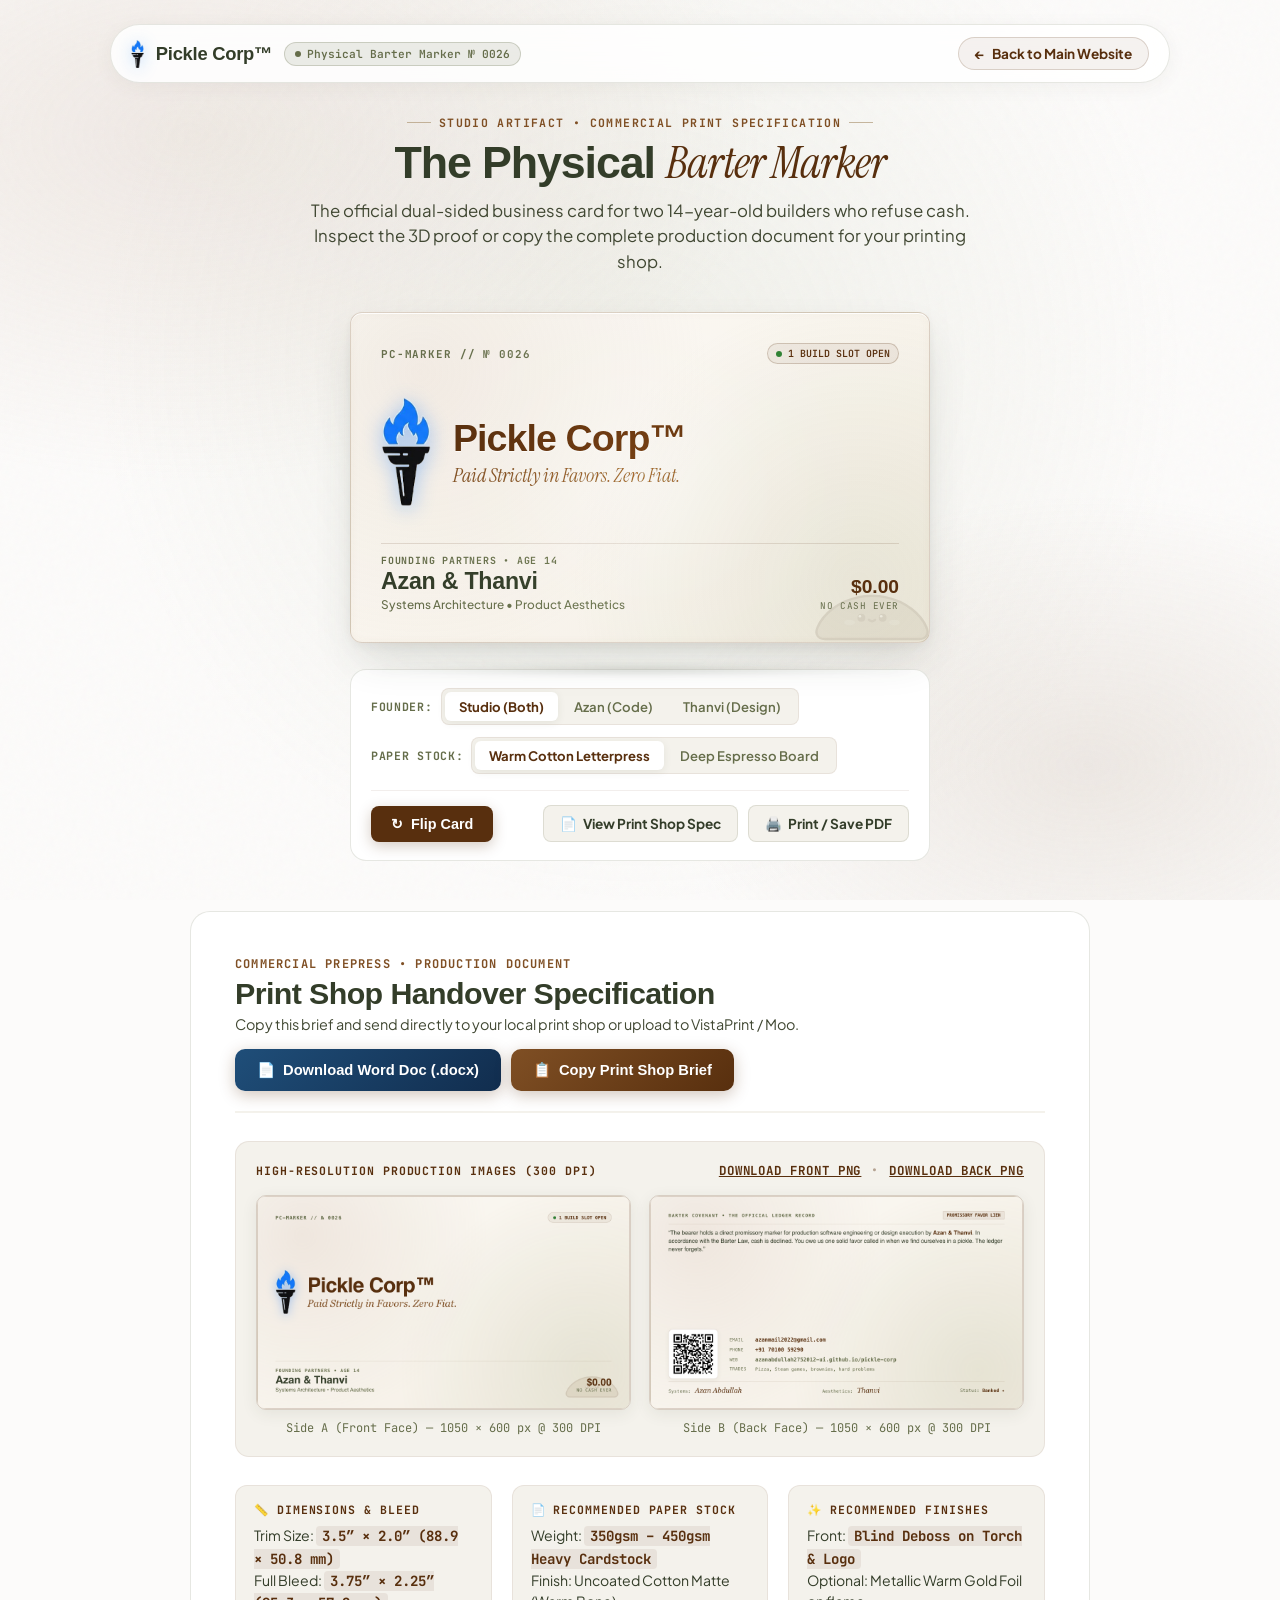
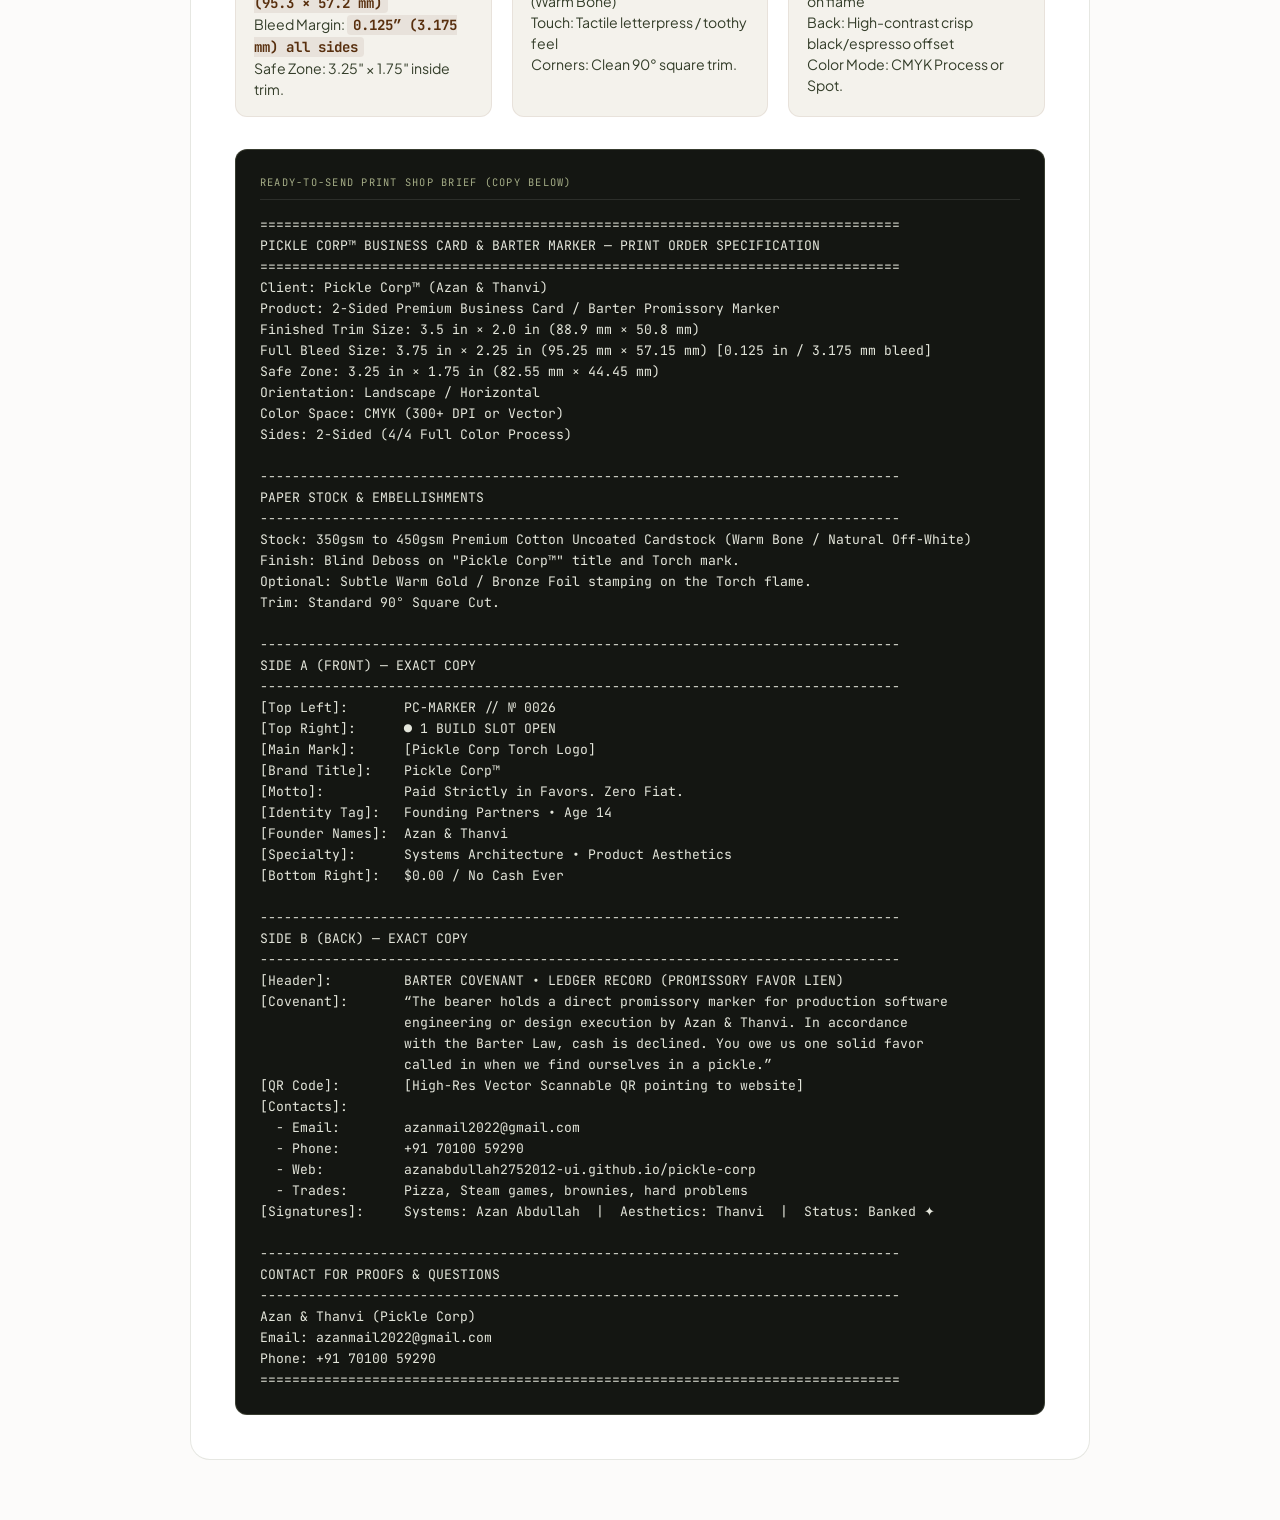
==== commit a7f8eeb2: "feat(card): generate high-res front and back card images and create commercial Word docx print order" ====
--- a/card.html
+++ b/card.html
@@ -1148,9 +1148,40 @@
           <p class="doc-lead">Copy this brief and send directly to your local print shop or upload to VistaPrint / Moo.</p>
         </div>
 
-        <button id="btnCopySpecText" class="btn-copy-doc" title="Copy full formatted brief to clipboard">
-          <span>📋</span> Copy Print Shop Brief
-        </button>
+        <div style="display: flex; align-items: center; gap: 10px; flex-wrap: wrap;">
+          <a href="Pickle-Corp-Business-Card-Print-Order.docx" download class="btn-copy-doc" style="background: linear-gradient(135deg, #1f4e79 0%, #112d4e 100%); text-decoration: none;" title="Download Word .docx production brief with embedded images">
+            <span>📄</span> Download Word Doc (.docx)
+          </a>
+          <button id="btnCopySpecText" class="btn-copy-doc" title="Copy full formatted brief to clipboard">
+            <span>📋</span> Copy Print Shop Brief
+          </button>
+        </div>
+      </div>
+
+      <!-- High-Resolution Card Images Gallery -->
+      <div style="margin-bottom: 28px; border: 1px solid var(--border-subtle); border-radius: 14px; padding: 20px; background: var(--bg-subtle);">
+        <div style="font-family: var(--font-mono); font-size: 0.72rem; font-weight: 700; text-transform: uppercase; letter-spacing: 0.08em; color: var(--c1-espresso); margin-bottom: 16px; display: flex; align-items: center; justify-content: space-between; flex-wrap: wrap; gap: 8px;">
+          <span>High-Resolution Production Images (300 DPI)</span>
+          <div style="display: flex; gap: 10px;">
+            <a href="business-card-front.png" download="Pickle-Corp-Card-Front.png" style="color: var(--c1-espresso); text-decoration: underline; font-weight: 700; font-size: 0.78rem;">Download Front PNG</a>
+            <span style="opacity: 0.4;">•</span>
+            <a href="business-card-back.png" download="Pickle-Corp-Card-Back.png" style="color: var(--c1-espresso); text-decoration: underline; font-weight: 700; font-size: 0.78rem;">Download Back PNG</a>
+          </div>
+        </div>
+        <div style="display: grid; grid-template-columns: repeat(auto-fit, minmax(280px, 1fr)); gap: 18px;">
+          <div>
+            <a href="business-card-front.png" target="_blank" title="View Full Resolution Front Image">
+              <img src="business-card-front.png" alt="Pickle Corp Business Card Front" style="width: 100%; border-radius: 10px; border: 1.5px solid rgba(88,47,14,0.18); box-shadow: 0 4px 16px rgba(51,61,41,0.08);" />
+            </a>
+            <p style="font-size: 0.75rem; color: var(--c8-olive); font-family: var(--font-mono); margin-top: 6px; text-align: center;">Side A (Front Face) — 1050 × 600 px @ 300 DPI</p>
+          </div>
+          <div>
+            <a href="business-card-back.png" target="_blank" title="View Full Resolution Back Image">
+              <img src="business-card-back.png" alt="Pickle Corp Business Card Back" style="width: 100%; border-radius: 10px; border: 1.5px solid rgba(88,47,14,0.18); box-shadow: 0 4px 16px rgba(51,61,41,0.08);" />
+            </a>
+            <p style="font-size: 0.75rem; color: var(--c8-olive); font-family: var(--font-mono); margin-top: 6px; text-align: center;">Side B (Back Face) — 1050 × 600 px @ 300 DPI</p>
+          </div>
+        </div>
       </div>
 
       <!-- Visual Specs Cards -->
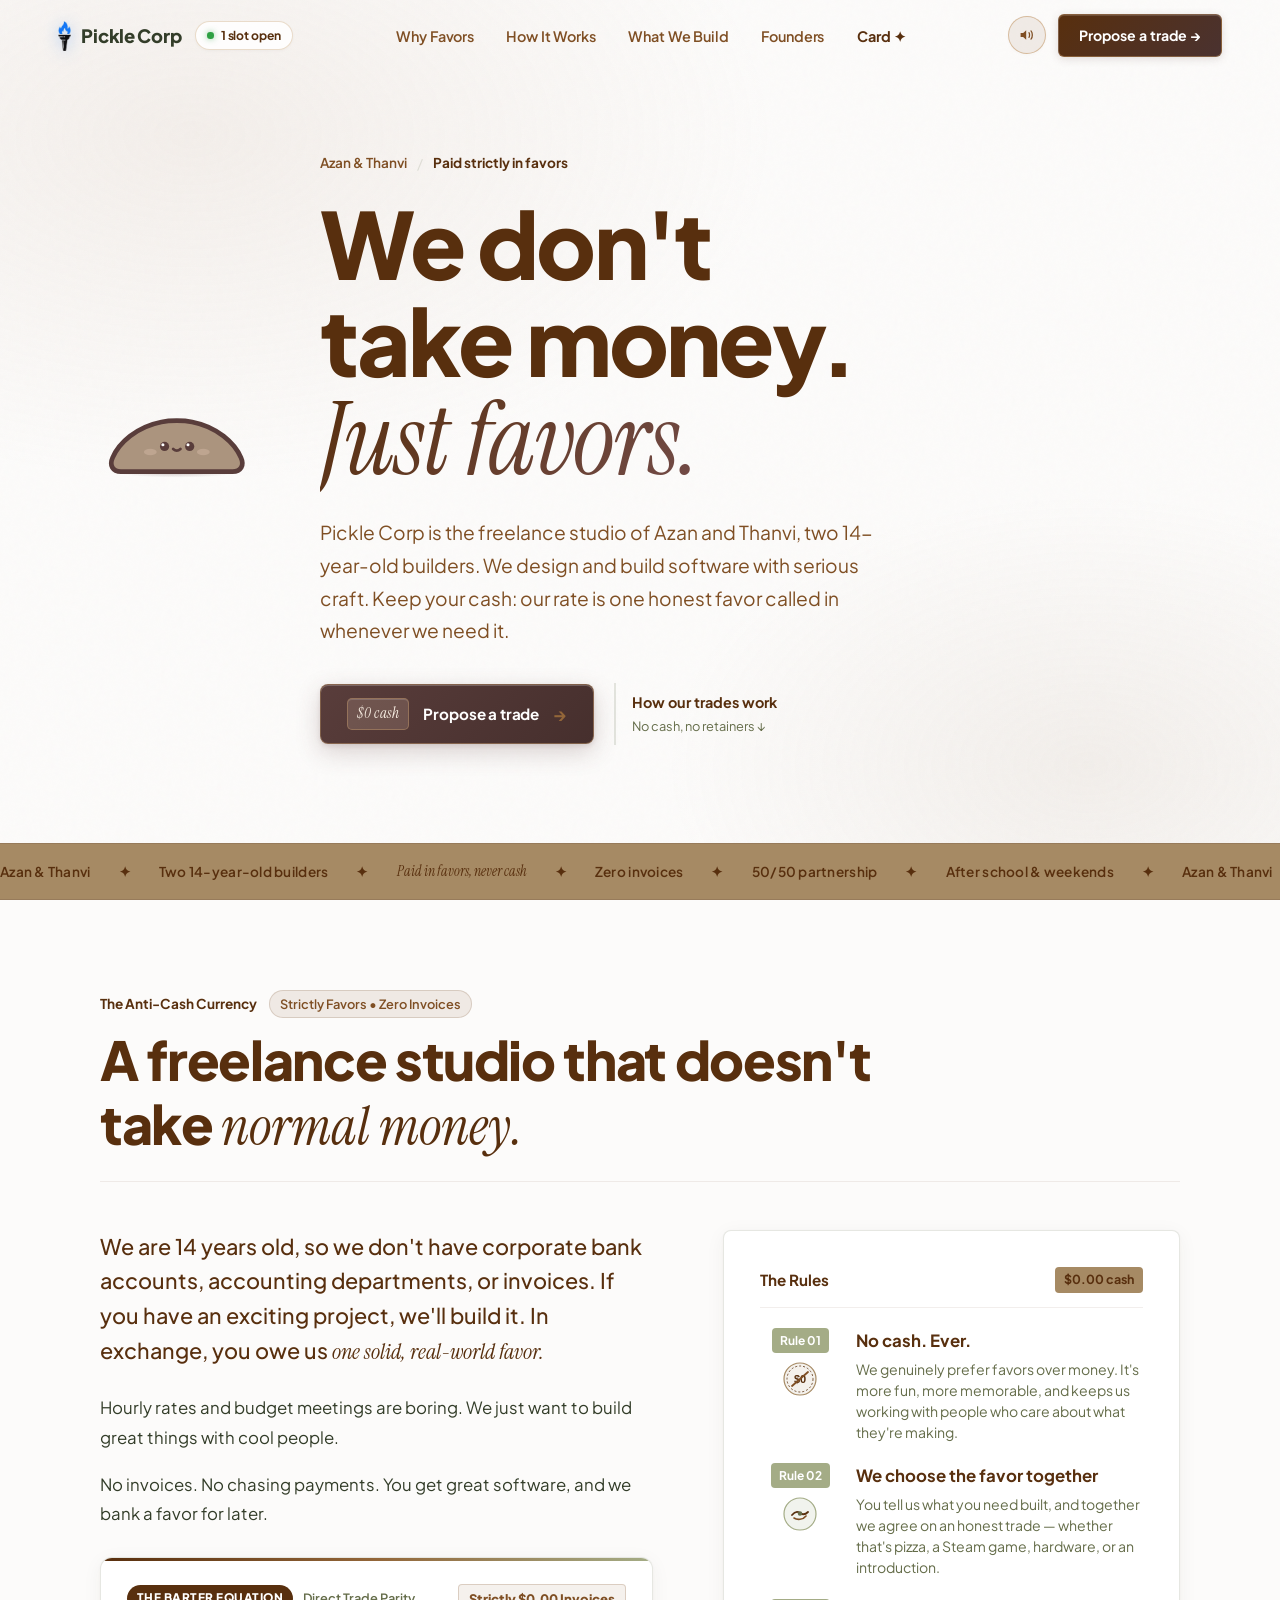
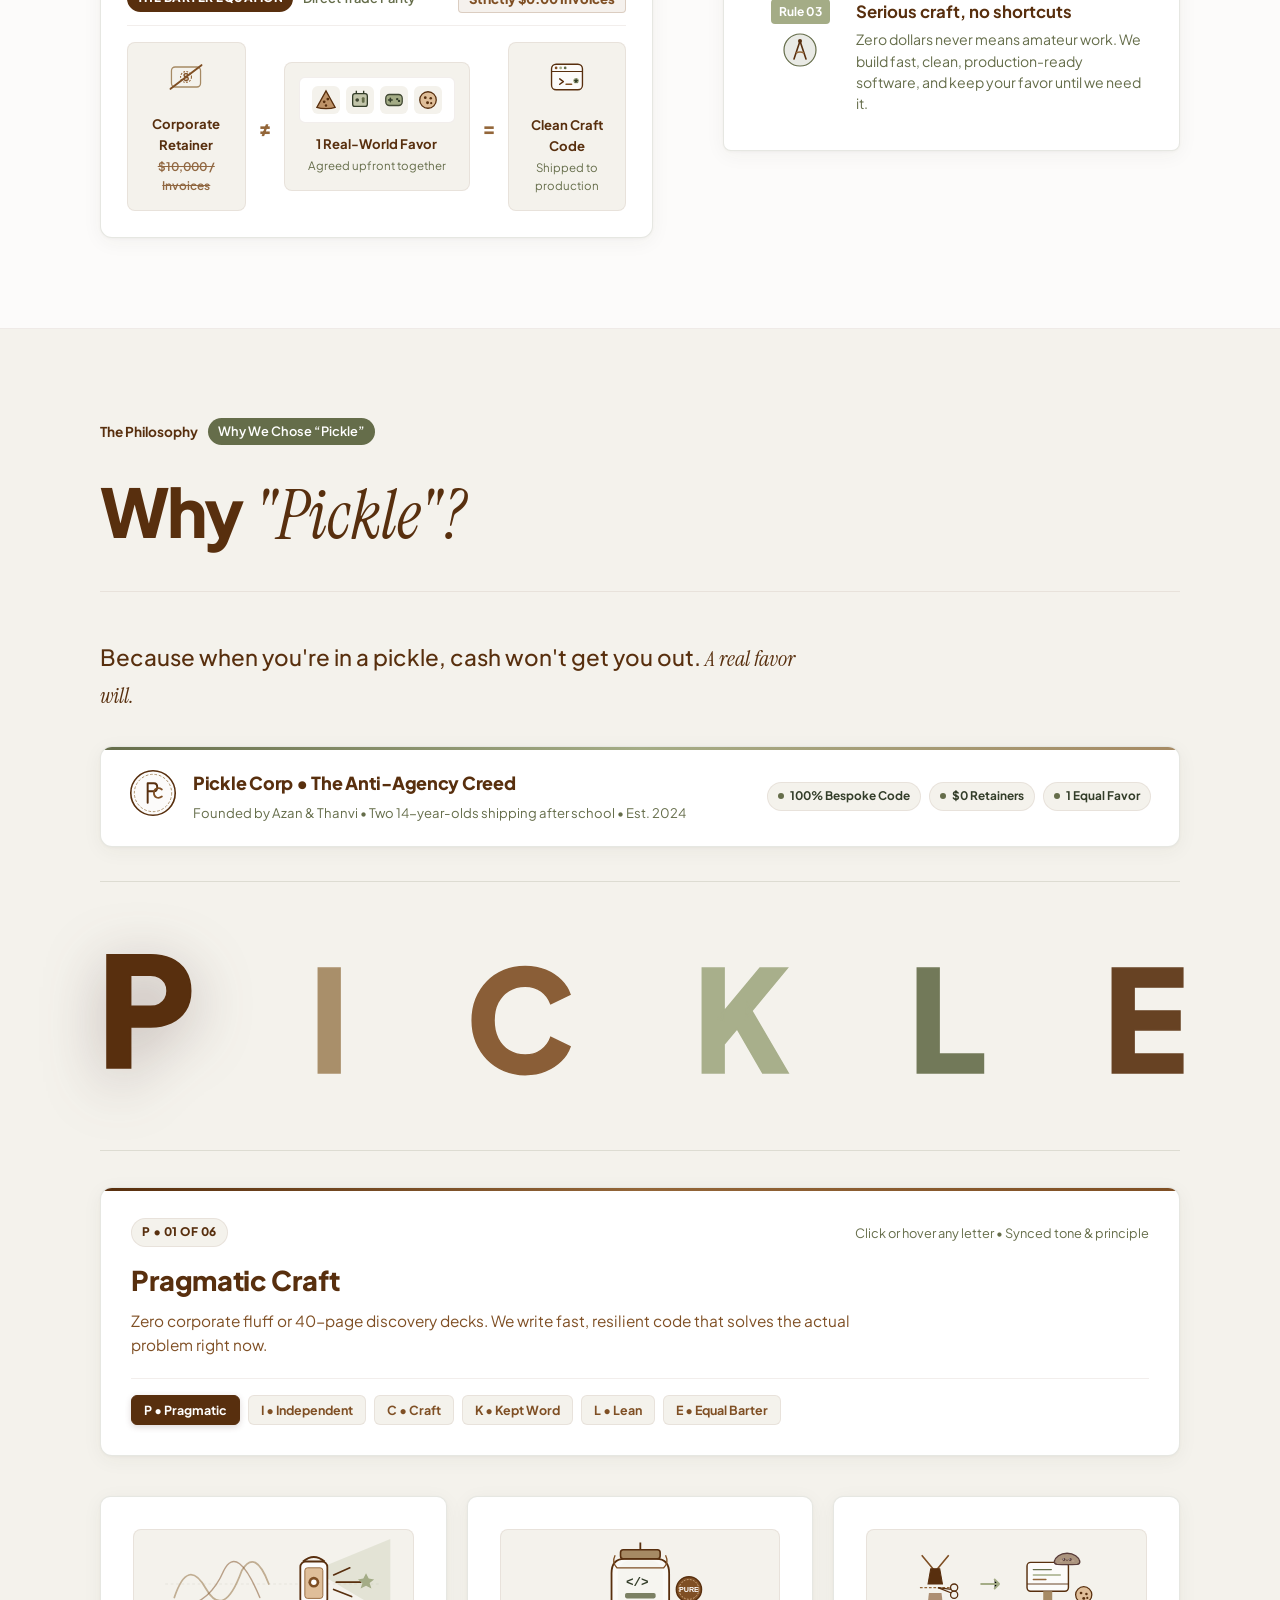
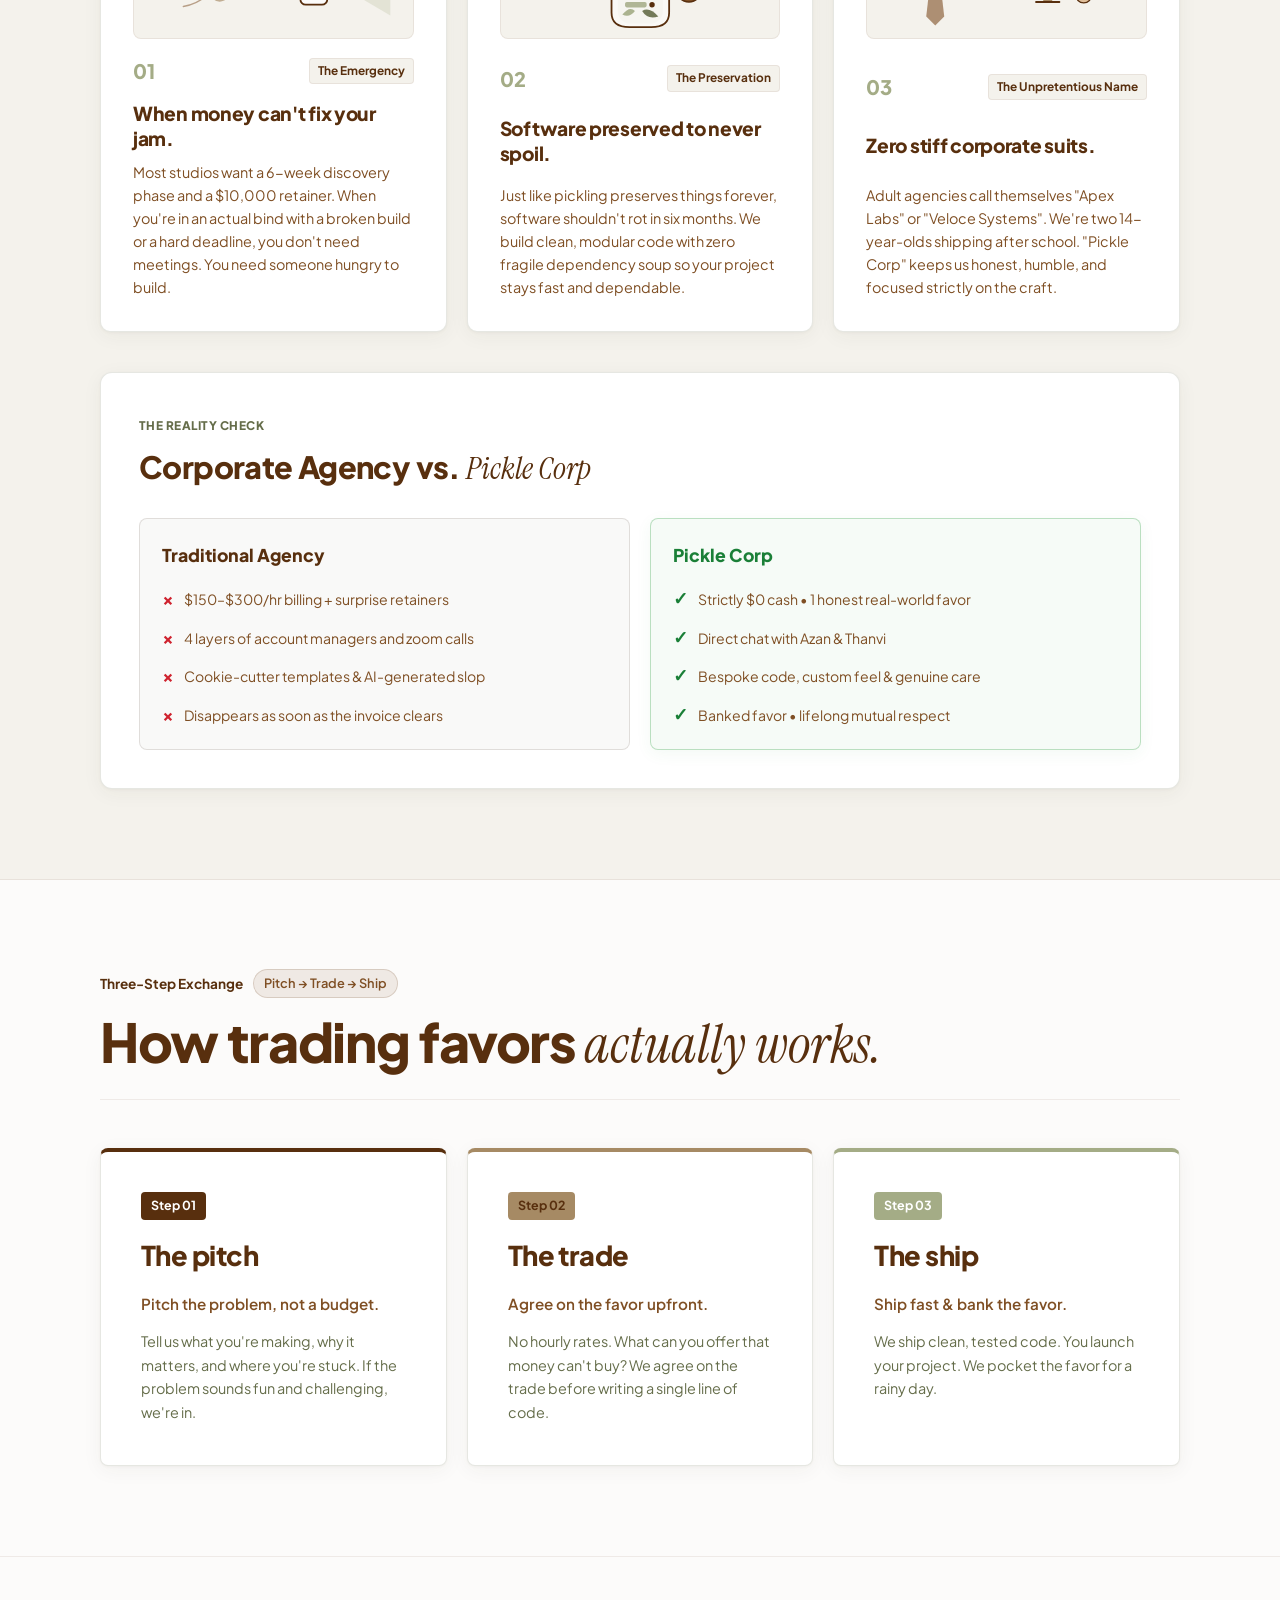
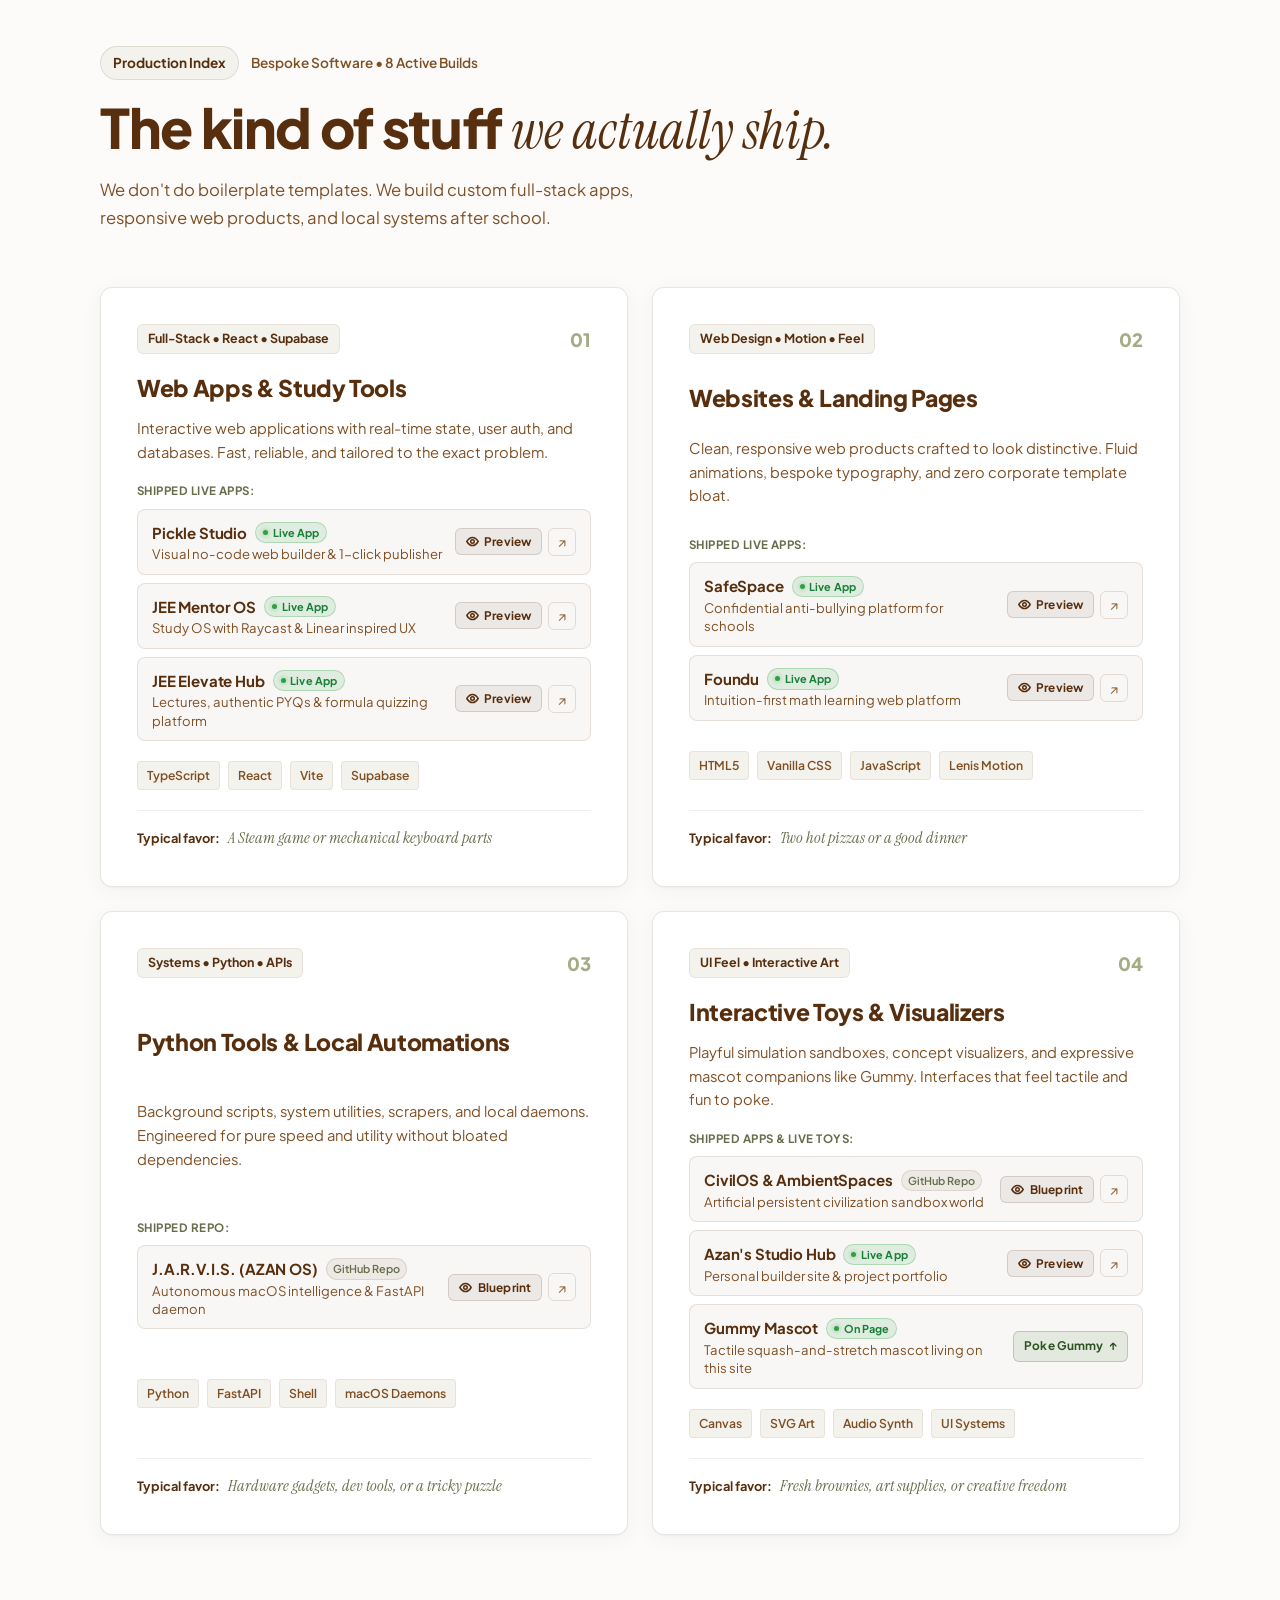
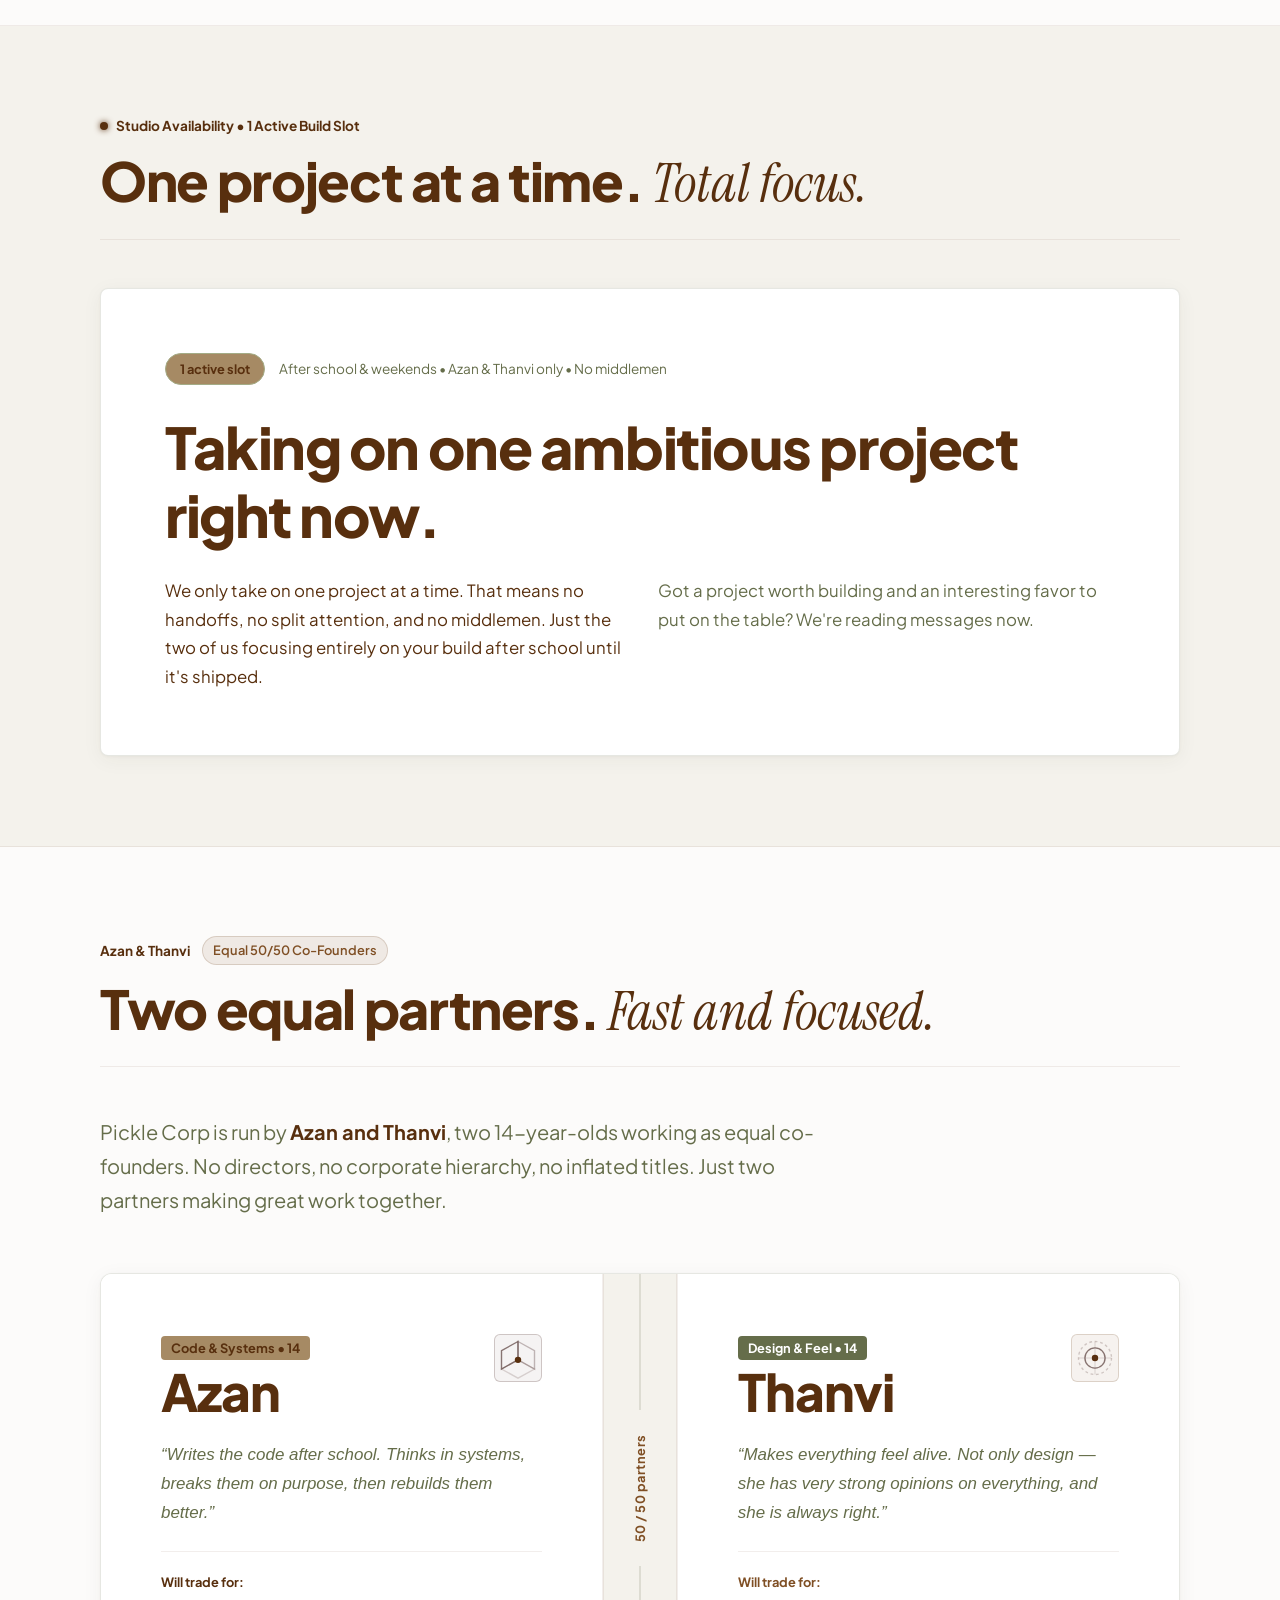
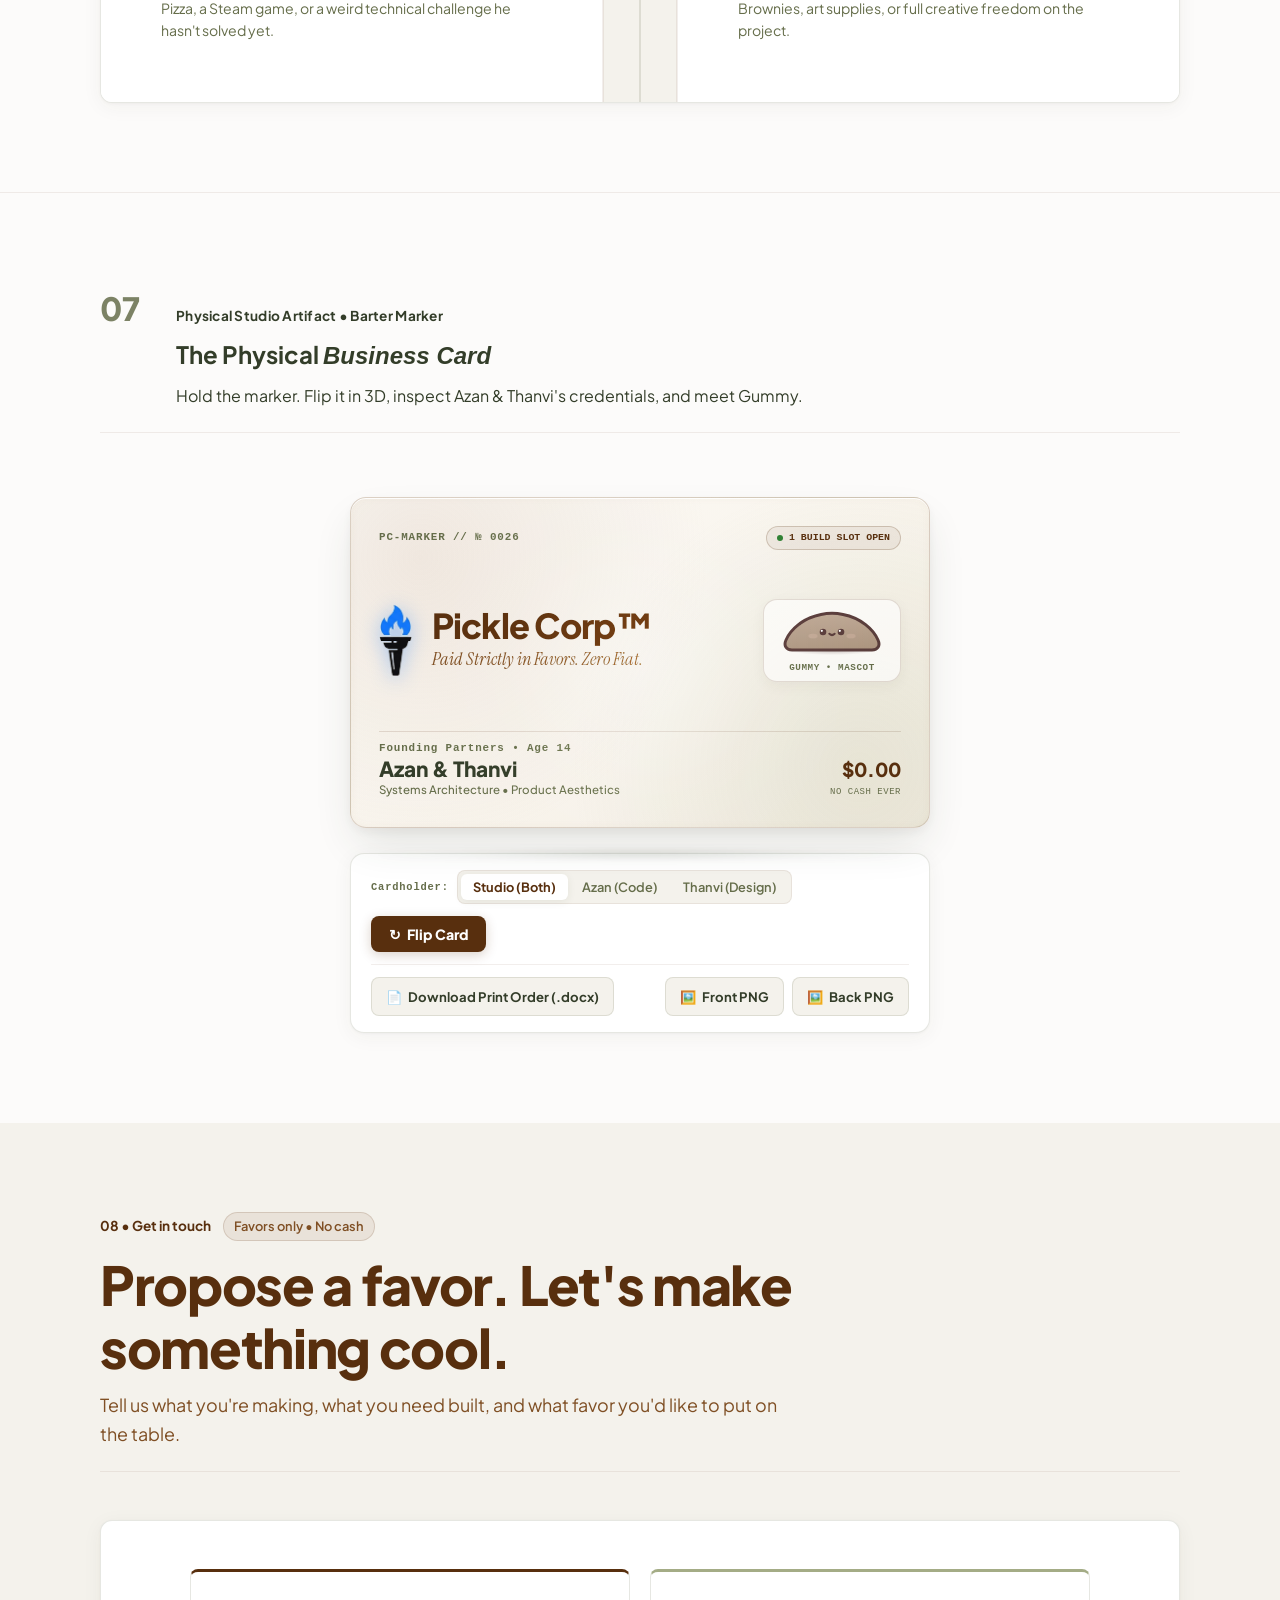
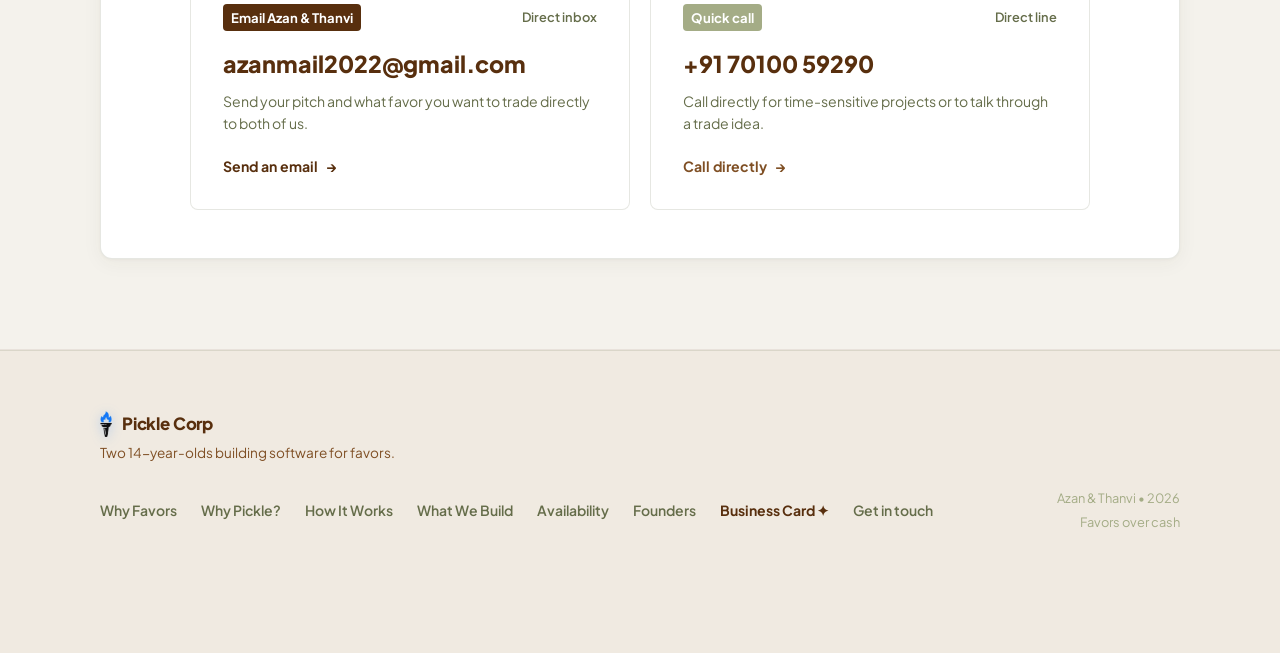
==== commit 80fb4208: "feat(card): embed 3D card with Gummy directly into single-page scroll, remove print specs from site," ====
--- a/card.html
+++ b/card.html
@@ -2,1473 +2,13 @@
 <html lang="en">
 <head>
   <meta charset="UTF-8" />
-  <meta name="viewport" content="width=device-width, initial-scale=1.0" />
-  <title>Pickle Corp™ — Official Business Card & Print Shop Production Spec</title>
-  <meta name="description" content="Official physical business card, 3D barter marker simulator, and commercial print shop production specifications for Pickle Corp (Azan & Thanvi)." />
-
-  <!-- Authentic Fonts: Cabinet Grotesk, Instrument Serif, Plus Jakarta Sans, JetBrains Mono -->
-  <link href="https://api.fontshare.com/v2/css?f[]=cabinet-grotesk@500,600,700,800,900&display=swap" rel="stylesheet" />
-  <link rel="preconnect" href="https://fonts.googleapis.com" />
-  <link rel="preconnect" href="https://fonts.gstatic.com" crossorigin />
-  <link href="https://fonts.googleapis.com/css2?family=Instrument+Serif:ital@0;1&family=Plus+Jakarta+Sans:ital,wght@0,400;0,500;0,600;0,700;0,800;1,400;1,500&family=JetBrains+Mono:wght@400;500;600;700&display=swap" rel="stylesheet" />
-
-  <!-- Favicon -->
-  <link rel="icon" type="image/png" href="logo-torch.png" />
-  <link rel="apple-touch-icon" href="logo-torch.png" />
-
-  <style>
-    /* ═══════════════════════════════════════════════════════════════════════════
-       PICKLE CORP™  —  card.html
-       Harmonized 100% with index.html editorial design system:
-       Warm cream canvas, espresso ink, tactile letterpress cardstock,
-       Gummy watermark, 3D card physics & full commercial print shop spec.
-       ═══════════════════════════════════════════════════════════════════════════ */
-
-    *, *::before, *::after {
-      box-sizing: border-box;
-      margin: 0;
-      padding: 0;
-    }
-
-    :root {
-      /* Main Site Palette */
-      --c1-espresso:     #582f0e;
-      --c2-caramel:      #7f4f24;
-      --c3-biscuit:      #936639;
-      --c4-dough:        #a68a64;
-      --c5-oatmeal:      #b6ad90;
-      --c6-sage-cream:   #c2c5aa;
-      --c7-celadon:      #a4ac86;
-      --c8-olive:        #656d4a;
-      --c9-forest:       #414833;
-      --c10-ink:         #333d29;
-
-      /* Surfaces */
-      --bg-canvas:       #fcfbfa;
-      --bg-subtle:       #f4f2ec;
-      --surface-card:    #ffffff;
-      --border:          rgba(101, 109, 74, 0.16);
-      --border-subtle:   rgba(88, 47, 14, 0.08);
-
-      /* Typography */
-      --text-primary:    var(--c10-ink);
-      --text-secondary:  var(--c9-forest);
-      --text-muted:      var(--c8-olive);
-      --text-light:      var(--c7-celadon);
-
-      --font-display:    'Cabinet Grotesk', -apple-system, sans-serif;
-      --font-body:       'Plus Jakarta Sans', -apple-system, sans-serif;
-      --font-serif:      'Instrument Serif', Georgia, serif;
-      --font-mono:       'JetBrains Mono', ui-monospace, monospace;
-
-      --ease:            cubic-bezier(0.16, 1, 0.3, 1);
-
-      /* Physical Card Dimensions: Standard 3.5in x 2.0in (Ratio 1.75 : 1) */
-      --card-w: min(580px, 92vw);
-      --card-h: calc(var(--card-w) / 1.75);
-      --card-radius: 12px;
-    }
-
-    html, body {
-      width: 100%;
-      min-height: 100vh;
-      background: var(--bg-canvas);
-      color: var(--text-primary);
-      font-family: var(--font-body);
-      overflow-x: hidden;
-      -webkit-font-smoothing: antialiased;
-    }
-
-    /* Ambient Atmosphere Layers matching index.html */
-    .bg-atmosphere {
-      position: fixed;
-      inset: 0;
-      pointer-events: none;
-      z-index: 0;
-      background: 
-        radial-gradient(ellipse 65% 55% at 15% 15%, rgba(195, 169, 149, 0.22), transparent 70%),
-        radial-gradient(ellipse 55% 50% at 85% 85%, rgba(171, 148, 126, 0.18), transparent 60%),
-        radial-gradient(circle at 50% 40%, rgba(164, 172, 134, 0.14), transparent 65%);
-    }
-
-    .bg-noise {
-      position: fixed;
-      inset: 0;
-      pointer-events: none;
-      z-index: 1;
-      opacity: 0.025;
-      background-image: url("data:image/svg+xml,%3Csvg viewBox='0 0 200 200' xmlns='http://www.w3.org/2000/svg'%3E%3Cfilter id='noiseFilter'%3E%3CfeTurbulence type='fractalNoise' baseFrequency='0.8' numOctaves='3' stitchTiles='stitch'/%3E%3C/filter%3E%3Crect width='100%25' height='100%25' filter='url(%23noiseFilter)'/%3E%3C/svg%3E");
-    }
-
-    /* Page Container */
-    .page-wrap {
-      position: relative;
-      z-index: 2;
-      max-width: 1100px;
-      margin: 0 auto;
-      padding: 24px 20px 60px;
-      display: flex;
-      flex-direction: column;
-      align-items: center;
-    }
-
-    /* ── Navigation Bar (Identical to Main Site) ─────────────────────────────── */
-    .site-nav-bar {
-      width: 100%;
-      display: flex;
-      align-items: center;
-      justify-content: space-between;
-      gap: 16px;
-      padding: 12px 20px;
-      background: rgba(255, 255, 255, 0.85);
-      backdrop-filter: blur(14px);
-      -webkit-backdrop-filter: blur(14px);
-      border: 1px solid var(--border);
-      border-radius: 999px;
-      box-shadow: 0 4px 20px rgba(51, 61, 41, 0.05);
-      margin-bottom: 32px;
-    }
-
-    .nav-brand-group {
-      display: flex;
-      align-items: center;
-      gap: 12px;
-      text-decoration: none;
-      color: var(--text-primary);
-    }
-    .nav-logo-torch {
-      height: 28px;
-      width: auto;
-      filter: drop-shadow(0 2px 8px rgba(22, 121, 250, 0.32));
-    }
-    .nav-brand-title {
-      font-family: var(--font-display);
-      font-size: 1.15rem;
-      font-weight: 800;
-      letter-spacing: -0.015em;
-    }
-    .nav-status-badge {
-      display: inline-flex;
-      align-items: center;
-      gap: 6px;
-      background: rgba(101, 109, 74, 0.12);
-      border: 1px solid rgba(101, 109, 74, 0.25);
-      padding: 4px 10px;
-      border-radius: 999px;
-      font-family: var(--font-mono);
-      font-size: 0.7rem;
-      font-weight: 600;
-      color: var(--c8-olive);
-    }
-    .status-dot {
-      width: 6px;
-      height: 6px;
-      background: var(--c8-olive);
-      border-radius: 50%;
-    }
-
-    .nav-right-actions {
-      display: flex;
-      align-items: center;
-      gap: 10px;
-    }
-    .btn-return-home {
-      display: inline-flex;
-      align-items: center;
-      gap: 6px;
-      font-family: var(--font-body);
-      font-size: 0.85rem;
-      font-weight: 700;
-      color: var(--c1-espresso);
-      background: rgba(88, 47, 14, 0.06);
-      border: 1px solid rgba(88, 47, 14, 0.18);
-      padding: 7px 16px;
-      border-radius: 999px;
-      text-decoration: none;
-      transition: all 0.2s var(--ease);
-    }
-    .btn-return-home:hover {
-      background: rgba(88, 47, 14, 0.12);
-      transform: translateX(-2px);
-    }
-
-    /* ── Editorial Header ────────────────────────────────────────────────────── */
-    .hero-header {
-      text-align: center;
-      max-width: 680px;
-      margin-bottom: 28px;
-    }
-    .hero-eyebrow {
-      font-family: var(--font-mono);
-      font-size: 0.72rem;
-      font-weight: 700;
-      text-transform: uppercase;
-      letter-spacing: 0.12em;
-      color: var(--c2-caramel);
-      margin-bottom: 8px;
-      display: flex;
-      align-items: center;
-      justify-content: center;
-      gap: 8px;
-    }
-    .hero-eyebrow::before, .hero-eyebrow::after {
-      content: '';
-      width: 24px;
-      height: 1px;
-      background: var(--c4-dough);
-      opacity: 0.6;
-    }
-    .hero-main-title {
-      font-family: var(--font-display);
-      font-size: clamp(2rem, 4.5vw, 2.8rem);
-      font-weight: 900;
-      letter-spacing: -0.025em;
-      color: var(--c10-ink);
-      line-height: 1.1;
-      margin-bottom: 10px;
-    }
-    .hero-main-title em {
-      font-family: var(--font-serif);
-      font-style: italic;
-      font-weight: 400;
-      color: var(--c1-espresso);
-    }
-    .hero-subtitle {
-      font-size: clamp(0.92rem, 2vw, 1.05rem);
-      color: var(--text-secondary);
-      line-height: 1.5;
-    }
-
-    /* ── 3D Card Scene ───────────────────────────────────────────────────────── */
-    .card-stage-container {
-      position: relative;
-      width: var(--card-w);
-      height: var(--card-h);
-      perspective: 1400px;
-      margin: 10px auto 26px;
-      cursor: grab;
-      user-select: none;
-    }
-    .card-stage-container:active {
-      cursor: grabbing;
-    }
-
-    .card-3d-object {
-      position: relative;
-      width: 100%;
-      height: 100%;
-      border-radius: var(--card-radius);
-      transform-style: preserve-3d;
-      transition: transform 0.65s var(--ease);
-      will-change: transform;
-    }
-    .card-3d-object.is-flipped {
-      transform: rotateY(180deg);
-    }
-
-    /* Card Ground Shadow */
-    .card-drop-shadow {
-      position: absolute;
-      top: 104%;
-      left: 5%;
-      width: 90%;
-      height: 26px;
-      background: radial-gradient(ellipse at center, rgba(51, 61, 41, 0.28) 0%, rgba(51, 61, 41, 0.08) 50%, transparent 80%);
-      filter: blur(12px);
-      transform: rotateX(80deg);
-      pointer-events: none;
-    }
-
-    /* Shared Card Face Styling */
-    .card-face {
-      position: absolute;
-      inset: 0;
-      width: 100%;
-      height: 100%;
-      border-radius: var(--card-radius);
-      backface-visibility: hidden;
-      -webkit-backface-visibility: hidden;
-      overflow: hidden;
-      display: flex;
-      flex-direction: column;
-      justify-content: space-between;
-      padding: clamp(20px, 4.4vw, 30px);
-      transition: all 0.3s var(--ease);
-    }
-
-    .card-face-back {
-      transform: rotateY(180deg);
-    }
-
-    /* Specular Light Reflection */
-    .card-sheen {
-      position: absolute;
-      inset: 0;
-      pointer-events: none;
-      border-radius: var(--card-radius);
-      background: radial-gradient(
-        circle 340px at var(--mouse-x, 50%) var(--mouse-y, 50%),
-        rgba(255, 255, 255, 0.45) 0%,
-        rgba(255, 255, 255, 0.1) 40%,
-        transparent 70%
-      );
-      mix-blend-mode: overlay;
-      z-index: 15;
-      opacity: 0.8;
-    }
-
-    /* ═══════════════════════════════════════════════════════════════════════════
-       FINISH 1: STUDIO COTTON LETTERPRESS (Default - 100% Matches Main Site)
-       ═══════════════════════════════════════════════════════════════════════════ */
-    .card-3d-object[data-finish="cotton"] .card-face {
-      background:
-        radial-gradient(circle at 12% 18%, rgba(195, 169, 149, 0.18) 0%, transparent 50%),
-        radial-gradient(circle at 88% 82%, rgba(164, 172, 134, 0.16) 0%, transparent 50%),
-        linear-gradient(145deg, #fdfbf7 0%, #f4eee3 100%);
-      color: var(--c10-ink);
-      border: 1.5px solid rgba(88, 47, 14, 0.18);
-      box-shadow:
-        0 20px 44px -8px rgba(51, 61, 41, 0.16),
-        0 4px 12px rgba(88, 47, 14, 0.05),
-        inset 0 1px 0 rgba(255, 255, 255, 0.9),
-        inset 0 0 10px rgba(147, 102, 57, 0.04);
-    }
-    .card-3d-object[data-finish="cotton"] .brand-title-ink {
-      color: var(--c1-espresso);
-      text-shadow: 0 1px 0 rgba(255, 255, 255, 0.7);
-    }
-    .card-3d-object[data-finish="cotton"] .card-subtle {
-      color: var(--c8-olive);
-    }
-    .card-3d-object[data-finish="cotton"] .card-chip {
-      background: rgba(88, 47, 14, 0.06);
-      border: 1px solid rgba(88, 47, 14, 0.22);
-      color: var(--c1-espresso);
-    }
-    .card-3d-object[data-finish="cotton"] .card-hairline {
-      border-color: rgba(88, 47, 14, 0.14);
-    }
-
-    /* ═══════════════════════════════════════════════════════════════════════════
-       FINISH 2: DEEP ESPRESSO LETTERPRESS (Rich Chocolate & Caramel)
-       ═══════════════════════════════════════════════════════════════════════════ */
-    .card-3d-object[data-finish="espresso"] .card-face {
-      background:
-        radial-gradient(circle at 85% 15%, rgba(127, 79, 36, 0.25) 0%, transparent 60%),
-        linear-gradient(145deg, #2c1a0e 0%, #1c1008 100%);
-      color: #f7f3ec;
-      border: 1.5px solid rgba(147, 102, 57, 0.4);
-      box-shadow:
-        0 22px 48px -10px rgba(0, 0, 0, 0.6),
-        0 4px 14px rgba(88, 47, 14, 0.2);
-    }
-    .card-3d-object[data-finish="espresso"] .brand-title-ink {
-      color: #fcefdc;
-      text-shadow: 0 1px 2px rgba(0, 0, 0, 0.6);
-    }
-    .card-3d-object[data-finish="espresso"] .card-subtle {
-      color: #c2c5aa;
-    }
-    .card-3d-object[data-finish="espresso"] .card-chip {
-      background: rgba(147, 102, 57, 0.2);
-      border: 1px solid rgba(147, 102, 57, 0.5);
-      color: #f8e5c4;
-    }
-    .card-3d-object[data-finish="espresso"] .card-hairline {
-      border-color: rgba(147, 102, 57, 0.25);
-    }
-
-    /* Gummy Mascot Subtle Watermark on Card Front */
-    .card-gummy-watermark {
-      position: absolute;
-      right: -8px;
-      bottom: -6px;
-      width: clamp(88px, 18vw, 130px);
-      height: auto;
-      opacity: 0.12;
-      pointer-events: none;
-      z-index: 1;
-      filter: saturate(0.6);
-    }
-
-    /* ── Card Front Internals ────────────────────────────────────────────────── */
-    .front-top-telemetry {
-      display: flex;
-      align-items: center;
-      justify-content: space-between;
-      gap: 12px;
-      position: relative;
-      z-index: 2;
-    }
-    .telemetry-tag {
-      font-family: var(--font-mono);
-      font-size: 0.68rem;
-      font-weight: 700;
-      letter-spacing: 0.08em;
-    }
-    .telemetry-status {
-      display: inline-flex;
-      align-items: center;
-      gap: 6px;
-      padding: 3px 8px;
-      border-radius: 999px;
-      font-family: var(--font-mono);
-      font-size: 0.62rem;
-      font-weight: 600;
-    }
-    .live-dot {
-      width: 6px;
-      height: 6px;
-      background: #2e7d32;
-      border-radius: 50%;
-    }
-
-    .front-brand-center {
-      display: flex;
-      align-items: center;
-      gap: clamp(14px, 3.4vw, 22px);
-      margin: auto 0;
-      position: relative;
-      z-index: 2;
-    }
-    .torch-box {
-      width: clamp(38px, 8vw, 50px);
-      flex-shrink: 0;
-    }
-    .torch-img {
-      width: 100%;
-      height: auto;
-      filter: drop-shadow(0 3px 10px rgba(22, 121, 250, 0.38));
-    }
-
-    .brand-typography {
-      display: flex;
-      flex-direction: column;
-      gap: 2px;
-    }
-    .brand-title-ink {
-      font-family: var(--font-display);
-      font-size: clamp(1.7rem, 4.4vw, 2.35rem);
-      font-weight: 900;
-      letter-spacing: -0.025em;
-      line-height: 1.05;
-    }
-    .brand-motto-serif {
-      font-family: var(--font-serif);
-      font-style: italic;
-      font-size: clamp(0.95rem, 2.4vw, 1.25rem);
-      color: var(--c2-caramel);
-      margin-top: 1px;
-    }
-
-    .front-bottom-spread {
-      display: flex;
-      align-items: flex-end;
-      justify-content: space-between;
-      gap: 12px;
-      border-top: 1px solid;
-      padding-top: 10px;
-      position: relative;
-      z-index: 2;
-    }
-    .founder-block {
-      display: flex;
-      flex-direction: column;
-      gap: 2px;
-    }
-    .founder-title-mono {
-      font-family: var(--font-mono);
-      font-size: 0.62rem;
-      font-weight: 700;
-      letter-spacing: 0.08em;
-      text-transform: uppercase;
-    }
-    .founder-name-text {
-      font-family: var(--font-display);
-      font-size: clamp(1.15rem, 2.6vw, 1.45rem);
-      font-weight: 800;
-      letter-spacing: -0.01em;
-      line-height: 1.1;
-    }
-    .founder-focus-text {
-      font-size: 0.74rem;
-      font-weight: 500;
-      margin-top: 1px;
-    }
-
-    .fiat-stamp-block {
-      text-align: right;
-      display: flex;
-      flex-direction: column;
-      align-items: flex-end;
-      gap: 2px;
-    }
-    .fiat-zero {
-      font-family: var(--font-display);
-      font-size: clamp(0.95rem, 2.2vw, 1.2rem);
-      font-weight: 900;
-      color: var(--c1-espresso);
-    }
-    .fiat-sub {
-      font-family: var(--font-mono);
-      font-size: 0.58rem;
-      letter-spacing: 0.06em;
-      text-transform: uppercase;
-    }
-
-    /* ── Card Back Internals ─────────────────────────────────────────────────── */
-    .back-header-row {
-      display: flex;
-      align-items: center;
-      justify-content: space-between;
-      gap: 10px;
-      border-bottom: 1px solid;
-      padding-bottom: 8px;
-    }
-    .ledger-heading {
-      font-family: var(--font-mono);
-      font-size: 0.65rem;
-      font-weight: 700;
-      letter-spacing: 0.1em;
-      text-transform: uppercase;
-    }
-
-    .back-covenant-paragraph {
-      margin: 6px 0;
-      font-size: clamp(0.68rem, 1.55vw, 0.78rem);
-      line-height: 1.35;
-      font-weight: 500;
-    }
-    .back-covenant-paragraph strong {
-      color: var(--c1-espresso);
-      font-weight: 700;
-    }
-
-    .back-body-split {
-      display: grid;
-      grid-template-columns: auto 1fr;
-      align-items: center;
-      gap: clamp(12px, 2.8vw, 20px);
-      margin-top: auto;
-    }
-    .qr-frame {
-      width: clamp(68px, 13vw, 84px);
-      height: clamp(68px, 13vw, 84px);
-      background: #ffffff;
-      border: 1px solid rgba(88, 47, 14, 0.2);
-      border-radius: 8px;
-      padding: 5px;
-      display: flex;
-      align-items: center;
-      justify-content: center;
-      box-shadow: 0 4px 12px rgba(51, 61, 41, 0.08);
-      flex-shrink: 0;
-    }
-    .qr-svg-img {
-      width: 100%;
-      height: 100%;
-      object-fit: contain;
-    }
-
-    .dispatch-lines {
-      display: flex;
-      flex-direction: column;
-      gap: 5px;
-      font-family: var(--font-mono);
-      font-size: clamp(0.68rem, 1.55vw, 0.78rem);
-    }
-    .dispatch-item {
-      display: flex;
-      align-items: center;
-      gap: 8px;
-    }
-    .dispatch-lbl {
-      font-size: 0.6rem;
-      text-transform: uppercase;
-      opacity: 0.6;
-      width: 48px;
-      flex-shrink: 0;
-      letter-spacing: 0.05em;
-    }
-    .dispatch-val {
-      font-weight: 600;
-      color: var(--c1-espresso);
-      text-decoration: none;
-    }
-
-    .back-footer-signatures {
-      display: flex;
-      align-items: center;
-      justify-content: space-between;
-      gap: 8px;
-      border-top: 1px solid;
-      padding-top: 6px;
-      margin-top: 4px;
-      font-family: var(--font-mono);
-      font-size: 0.58rem;
-    }
-    .sig-serif-name {
-      font-family: var(--font-serif);
-      font-style: italic;
-      font-size: 0.88rem;
-      color: var(--c1-espresso);
-    }
-
-    /* ── Studio Interactive Controls Bar ─────────────────────────────────────── */
-    .card-controls-panel {
-      width: var(--card-w);
-      background: #ffffff;
-      border: 1px solid var(--border);
-      border-radius: 16px;
-      padding: 18px 20px;
-      box-shadow: var(--card-shadow);
-      display: flex;
-      flex-direction: column;
-      gap: 16px;
-      margin-bottom: 40px;
-    }
-
-    .controls-row {
-      display: flex;
-      align-items: center;
-      justify-content: space-between;
-      gap: 12px;
-      flex-wrap: wrap;
-    }
-
-    .controls-label {
-      font-family: var(--font-mono);
-      font-size: 0.72rem;
-      font-weight: 700;
-      text-transform: uppercase;
-      letter-spacing: 0.06em;
-      color: var(--c8-olive);
-    }
-
-    .seg-group {
-      display: inline-flex;
-      background: var(--bg-subtle);
-      border: 1px solid var(--border-subtle);
-      border-radius: 8px;
-      padding: 3px;
-      gap: 2px;
-    }
-    .seg-btn {
-      background: transparent;
-      border: none;
-      color: var(--c8-olive);
-      font-family: var(--font-body);
-      font-size: 0.82rem;
-      font-weight: 600;
-      padding: 6px 14px;
-      border-radius: 6px;
-      cursor: pointer;
-      transition: all 0.2s var(--ease);
-    }
-    .seg-btn:hover {
-      color: var(--c10-ink);
-    }
-    .seg-btn.active {
-      background: #ffffff;
-      color: var(--c1-espresso);
-      box-shadow: 0 2px 8px rgba(51, 61, 41, 0.08);
-      font-weight: 700;
-    }
-
-    .actions-strip {
-      display: flex;
-      align-items: center;
-      justify-content: space-between;
-      gap: 10px;
-      border-top: 1px solid var(--border-subtle);
-      padding-top: 14px;
-      flex-wrap: wrap;
-    }
-
-    .btn-main-flip {
-      display: inline-flex;
-      align-items: center;
-      gap: 8px;
-      background: var(--c1-espresso);
-      color: #ffffff;
-      border: none;
-      padding: 10px 20px;
-      border-radius: 8px;
-      font-family: var(--font-display);
-      font-weight: 800;
-      font-size: 0.9rem;
-      cursor: pointer;
-      transition: all 0.2s var(--ease);
-      box-shadow: 0 4px 14px rgba(88, 47, 14, 0.25);
-    }
-    .btn-main-flip:hover {
-      background: var(--c2-caramel);
-      transform: translateY(-1px);
-    }
-
-    .btn-secondary-tool {
-      display: inline-flex;
-      align-items: center;
-      gap: 6px;
-      background: var(--bg-subtle);
-      color: var(--c10-ink);
-      border: 1px solid var(--border);
-      padding: 9px 16px;
-      border-radius: 8px;
-      font-family: var(--font-body);
-      font-weight: 700;
-      font-size: 0.85rem;
-      cursor: pointer;
-      transition: all 0.2s;
-    }
-    .btn-secondary-tool:hover {
-      background: #ffffff;
-      border-color: var(--c3-biscuit);
-    }
-
-    /* ── COMMERCIAL PRINT SHOP SPECIFICATION SECTION ─────────────────────────── */
-    .print-doc-section {
-      width: 100%;
-      max-width: 900px;
-      background: #ffffff;
-      border: 1px solid var(--border);
-      border-radius: 20px;
-      padding: clamp(24px, 5vw, 44px);
-      box-shadow: var(--card-shadow);
-      margin-top: 10px;
-    }
-
-    .doc-header-block {
-      display: flex;
-      align-items: flex-start;
-      justify-content: space-between;
-      gap: 16px;
-      border-bottom: 2px solid var(--bg-subtle);
-      padding-bottom: 20px;
-      margin-bottom: 28px;
-      flex-wrap: wrap;
-    }
-    .doc-titles {
-      display: flex;
-      flex-direction: column;
-      gap: 4px;
-    }
-    .doc-pre-title {
-      font-family: var(--font-mono);
-      font-size: 0.75rem;
-      font-weight: 700;
-      text-transform: uppercase;
-      letter-spacing: 0.1em;
-      color: var(--c2-caramel);
-    }
-    .doc-h2 {
-      font-family: var(--font-display);
-      font-size: clamp(1.4rem, 3vw, 1.9rem);
-      font-weight: 900;
-      letter-spacing: -0.02em;
-      color: var(--c10-ink);
-    }
-    .doc-lead {
-      font-size: 0.9rem;
-      color: var(--text-secondary);
-    }
-
-    .btn-copy-doc {
-      display: inline-flex;
-      align-items: center;
-      gap: 8px;
-      background: linear-gradient(135deg, var(--c2-caramel) 0%, var(--c1-espresso) 100%);
-      color: #ffffff;
-      border: none;
-      padding: 12px 22px;
-      border-radius: 10px;
-      font-family: var(--font-display);
-      font-weight: 800;
-      font-size: 0.92rem;
-      cursor: pointer;
-      box-shadow: 0 4px 16px rgba(88, 47, 14, 0.28);
-      transition: all 0.2s var(--ease);
-    }
-    .btn-copy-doc:hover {
-      transform: translateY(-2px);
-      box-shadow: 0 6px 22px rgba(88, 47, 14, 0.38);
-    }
-
-    /* Spec Grid */
-    .spec-specs-grid {
-      display: grid;
-      grid-template-columns: repeat(auto-fit, minmax(240px, 1fr));
-      gap: 20px;
-      margin-bottom: 32px;
-    }
-    .spec-box {
-      background: var(--bg-subtle);
-      border: 1px solid var(--border-subtle);
-      border-radius: 12px;
-      padding: 16px 18px;
-    }
-    .spec-box-title {
-      font-family: var(--font-mono);
-      font-size: 0.72rem;
-      font-weight: 700;
-      text-transform: uppercase;
-      letter-spacing: 0.08em;
-      color: var(--c1-espresso);
-      margin-bottom: 8px;
-      display: flex;
-      align-items: center;
-      gap: 6px;
-    }
-    .spec-box-content {
-      font-size: 0.88rem;
-      color: var(--c10-ink);
-      line-height: 1.5;
-    }
-    .spec-highlight {
-      font-family: var(--font-mono);
-      font-weight: 700;
-      color: var(--c1-espresso);
-      background: rgba(88, 47, 14, 0.08);
-      padding: 1px 6px;
-      border-radius: 4px;
-    }
-
-    /* Copy-Ready Raw Document Box */
-    .copyable-raw-block {
-      position: relative;
-      background: #141612;
-      color: #e4e6db;
-      border-radius: 12px;
-      padding: 24px;
-      font-family: var(--font-mono);
-      font-size: 0.82rem;
-      line-height: 1.6;
-      overflow-x: auto;
-      white-space: pre-wrap;
-      border: 1px solid rgba(164, 172, 134, 0.25);
-    }
-    .copyable-raw-block::before {
-      content: 'READY-TO-SEND PRINT SHOP BRIEF (COPY BELOW)';
-      display: block;
-      font-size: 0.65rem;
-      letter-spacing: 0.12em;
-      color: #a4ac86;
-      margin-bottom: 14px;
-      padding-bottom: 8px;
-      border-bottom: 1px solid rgba(255, 255, 255, 0.1);
-    }
-
-    /* Feedback Toast */
-    .toast-pill {
-      position: fixed;
-      bottom: 24px;
-      left: 50%;
-      transform: translateX(-50%) translateY(30px);
-      background: var(--c10-ink);
-      color: #fdfbf7;
-      border: 1.5px solid var(--c3-biscuit);
-      padding: 12px 24px;
-      border-radius: 999px;
-      font-size: 0.88rem;
-      font-weight: 700;
-      box-shadow: 0 12px 36px rgba(0, 0, 0, 0.25);
-      opacity: 0;
-      pointer-events: none;
-      transition: all 0.3s var(--ease);
-      z-index: 1000;
-      display: flex;
-      align-items: center;
-      gap: 8px;
-    }
-    .toast-pill.show {
-      transform: translateX(-50%) translateY(0);
-      opacity: 1;
-    }
-
-    /* ═══════════════════════════════════════════════════════════════════════════
-       PRINT MEDIA QUERY (Exact 3.5in x 2.0in Sheet with Crop Guides)
-       ═══════════════════════════════════════════════════════════════════════════ */
-    @media print {
-      body, html {
-        background: #ffffff !important;
-        padding: 0 !important;
-        margin: 0 !important;
-      }
-      .bg-atmosphere, .bg-noise, .site-nav-bar, .hero-header, .card-controls-panel, .card-drop-shadow, .toast-pill {
-        display: none !important;
-      }
-      .page-wrap {
-        padding: 0 !important;
-        max-width: 100% !important;
-      }
-      .card-stage-container {
-        margin: 0 !important;
-        width: 100% !important;
-        height: auto !important;
-        perspective: none !important;
-      }
-      .card-3d-object {
-        transform: none !important;
-        display: flex !important;
-        flex-direction: column !important;
-        gap: 15mm !important;
-        width: 100% !important;
-        height: auto !important;
-      }
-      .card-face {
-        position: relative !important;
-        width: 3.5in !important;
-        height: 2.0in !important;
-        margin: 8mm auto !important;
-        border: 1px solid #c0c0c0 !important;
-        box-shadow: none !important;
-        -webkit-print-color-adjust: exact !important;
-        print-color-adjust: exact !important;
-        page-break-inside: avoid !important;
-      }
-      .card-face-back {
-        transform: none !important;
-      }
-      .card-sheen {
-        display: none !important;
-      }
-      .print-doc-section {
-        box-shadow: none !important;
-        border: 1px solid #d0d0d0 !important;
-        margin-top: 15mm !important;
-        page-break-before: always !important;
-      }
-      .btn-copy-doc {
-        display: none !important;
-      }
-    }
-  </style>
+  <meta http-equiv="refresh" content="0; url=index.html#card" />
+  <title>Redirecting to Pickle Corp Business Card...</title>
+  <script>
+    window.location.replace("index.html#card");
+  </script>
 </head>
-<body>
-
-  <!-- Background Ambience & Tactile Noise (Identical to Main Site) -->
-  <div class="bg-atmosphere" aria-hidden="true"></div>
-  <div class="bg-noise" aria-hidden="true"></div>
-
-  <main class="page-wrap">
-
-    <!-- Top Site Navigation Header -->
-    <nav class="site-nav-bar" aria-label="Card Studio Navigation">
-      <a href="index.html" class="nav-brand-group" title="Back to Pickle Corp Home">
-        <img src="logo-torch.png" alt="Pickle Corp Torch Logo" class="nav-logo-torch" />
-        <span class="nav-brand-title">Pickle Corp™</span>
-        <span class="nav-status-badge">
-          <span class="status-dot"></span>
-          <span>Physical Barter Marker № 0026</span>
-        </span>
-      </a>
-
-      <div class="nav-right-actions">
-        <a href="index.html" class="btn-return-home">
-          <span>←</span> Back to Main Website
-        </a>
-      </div>
-    </nav>
-
-    <!-- Editorial Header Section -->
-    <header class="hero-header">
-      <div class="hero-eyebrow">Studio Artifact &bull; Commercial Print Specification</div>
-      <h1 class="hero-main-title">The Physical <em>Barter Marker</em></h1>
-      <p class="hero-subtitle">
-        The official dual-sided business card for two 14-year-old builders who refuse cash. Inspect the 3D proof or copy the complete production document for your printing shop.
-      </p>
-    </header>
-
-    <!-- 3D Physical Card Stage Scene -->
-    <section class="card-stage-container" id="cardStage" aria-label="3D Interactive Business Card">
-      <div class="card-3d-object" id="cardObj" data-founder="studio" data-finish="cotton">
-
-        <!-- Subtle Dynamic Light Sheen -->
-        <div class="card-sheen" aria-hidden="true"></div>
-
-        <!-- ═══════════════════════════════════════════════════════════════════
-             CARD FRONT — THE STUDIO CREDENTIAL
-             ═══════════════════════════════════════════════════════════════════ -->
-        <article class="card-face card-face-front" aria-label="Card Front Side">
-          
-          <!-- Top Row: Marker Registration & Live Status -->
-          <div class="front-top-telemetry">
-            <span class="telemetry-tag card-subtle" id="disp-reg-id">PC-MARKER // № 0026</span>
-            <span class="telemetry-status card-chip">
-              <span class="live-dot" aria-hidden="true"></span>
-              <span>1 BUILD SLOT OPEN</span>
-            </span>
-          </div>
-
-          <!-- Middle Row: Brand Lockup & Torch -->
-          <div class="front-brand-center">
-            <div class="torch-box">
-              <img src="logo-torch.png" alt="Pickle Corp Torch Mark" class="torch-img" />
-            </div>
-            <div class="brand-typography">
-              <h2 class="brand-title-ink">Pickle Corp™</h2>
-              <p class="brand-motto-serif">Paid Strictly in Favors. Zero Fiat.</p>
-            </div>
-          </div>
-
-          <!-- Bottom Row: Identity & No Cash Currency Stamp -->
-          <div class="front-bottom-spread card-hairline">
-            <div class="founder-block">
-              <span class="founder-title-mono card-subtle" id="disp-founder-tag">Founding Partners &bull; Age 14</span>
-              <h3 class="founder-name-text" id="disp-founder-name">Azan &amp; Thanvi</h3>
-              <p class="founder-focus-text card-subtle" id="disp-founder-focus">Systems Architecture &bull; Product Aesthetics</p>
-            </div>
-            <div class="fiat-stamp-block">
-              <span class="fiat-zero">$0.00</span>
-              <span class="fiat-sub card-subtle">No Cash Ever</span>
-            </div>
-          </div>
-
-          <!-- Gummy Mascot Watermark (SVG) -->
-          <svg class="card-gummy-watermark" viewBox="0 0 110 52" aria-hidden="true">
-            <path d="M15,44 C9,44 6.5,39.5 9,34 C13.5,23.5 26,12 44,8.5 C50,7.2 60,7.2 66,8.5 C84,12 96.5,23.5 101,34 C103.5,39.5 101,44 95,44 Z" fill="var(--c4-dough)" stroke="var(--c1-espresso)" stroke-width="2" />
-            <ellipse cx="36" cy="30" rx="4.6" ry="2.3" fill="var(--c5-oatmeal)" />
-            <ellipse cx="74" cy="30" rx="4.6" ry="2.3" fill="var(--c5-oatmeal)" />
-            <circle cx="46" cy="26" r="3.3" fill="var(--c1-espresso)" />
-            <circle cx="44.8" cy="24.8" r="1.1" fill="#ffffff" />
-            <circle cx="64" cy="26" r="3.3" fill="var(--c1-espresso)" />
-            <circle cx="62.8" cy="24.8" r="1.1" fill="#ffffff" />
-            <path d="M52.4,27.8 Q55,30.2 57.6,27.8" fill="none" stroke="var(--c1-espresso)" stroke-width="2" stroke-linecap="round" />
-          </svg>
-
-        </article>
-
-        <!-- ═══════════════════════════════════════════════════════════════════
-             CARD BACK — THE BARTER COVENANT & DISPATCH
-             ═══════════════════════════════════════════════════════════════════ -->
-        <article class="card-face card-face-back" aria-label="Card Back Side">
-
-          <!-- Top Ledger Head -->
-          <div class="back-header-row card-hairline">
-            <span class="ledger-heading card-subtle">BARTER COVENANT &bull; LEDGER RECORD</span>
-            <span class="card-chip" style="font-family: var(--font-mono); font-size: 0.6rem; padding: 2px 6px;">PROMISSORY FAVOR LIEN</span>
-          </div>
-
-          <!-- Formal Covenant Text -->
-          <p class="back-covenant-paragraph" id="disp-covenant">
-            “The bearer holds a direct promissory marker for production software engineering or design execution by <strong>Azan &amp; Thanvi</strong>. In accordance with the Barter Law, cash is declined. You owe us one solid favor called in when we find ourselves in a pickle.”
-          </p>
-
-          <!-- Middle Split: Real Offline Vector QR Code + Direct Contacts -->
-          <div class="back-body-split">
-            <div class="qr-frame" title="Scan to open https://azanabdullah2752012-ui.github.io/pickle-corp/">
-              <img src="qr-code.svg" alt="Pickle Corp QR Code" class="qr-svg-img" />
-            </div>
-
-            <div class="dispatch-lines">
-              <div class="dispatch-item">
-                <span class="dispatch-lbl">Email</span>
-                <a href="mailto:azanmail2022@gmail.com" class="dispatch-val">azanmail2022@gmail.com</a>
-              </div>
-              <div class="dispatch-item">
-                <span class="dispatch-lbl">Phone</span>
-                <a href="tel:+917010059290" class="dispatch-val">+91 70100 59290</a>
-              </div>
-              <div class="dispatch-item">
-                <span class="dispatch-lbl">Web</span>
-                <span class="card-subtle">azanabdullah2752012-ui.github.io/pickle-corp</span>
-              </div>
-              <div class="dispatch-item">
-                <span class="dispatch-lbl">Trades</span>
-                <span class="card-subtle" id="disp-trades">Pizza, Steam games, brownies, hard problems</span>
-              </div>
-            </div>
-          </div>
-
-          <!-- Bottom Signatures -->
-          <div class="back-footer-signatures card-hairline card-subtle">
-            <div>Systems: <span class="sig-serif-name">Azan Abdullah</span></div>
-            <div>Aesthetics: <span class="sig-serif-name">Thanvi</span></div>
-            <div>Status: <span style="font-weight: 700; color: var(--c1-espresso);">Banked ✦</span></div>
-          </div>
-
-        </article>
-
-      </div>
-
-      <!-- Ground Shadow -->
-      <div class="card-drop-shadow" aria-hidden="true"></div>
-    </section>
-
-    <!-- Card Interaction Toolbar -->
-    <div class="card-controls-panel" aria-label="Card Controls">
-      
-      <!-- Row 1: Identity & Stock Finish Selection -->
-      <div class="controls-row">
-        <div style="display: flex; align-items: center; gap: 8px;">
-          <span class="controls-label">Founder:</span>
-          <div class="seg-group" role="tablist">
-            <button class="seg-btn active" data-founder="studio">Studio (Both)</button>
-            <button class="seg-btn" data-founder="azan">Azan (Code)</button>
-            <button class="seg-btn" data-founder="thanvi">Thanvi (Design)</button>
-          </div>
-        </div>
-
-        <div style="display: flex; align-items: center; gap: 8px;">
-          <span class="controls-label">Paper Stock:</span>
-          <div class="seg-group" role="tablist">
-            <button class="seg-btn active" data-finish="cotton">Warm Cotton Letterpress</button>
-            <button class="seg-btn" data-finish="espresso">Deep Espresso Board</button>
-          </div>
-        </div>
-      </div>
-
-      <!-- Row 2: Action Buttons -->
-      <div class="actions-strip">
-        <button id="btnFlipCard" class="btn-main-flip" title="Flip card to other side (or press Space)">
-          <span>↻</span> Flip Card
-        </button>
-
-        <div style="display: flex; align-items: center; gap: 10px;">
-          <button id="btnScrollToSpec" class="btn-secondary-tool">
-            <span>📄</span> View Print Shop Spec
-          </button>
-          <button id="btnPrintCard" class="btn-secondary-tool" title="Print 3.5x2 inch card with crop marks">
-            <span>🖨️</span> Print / Save PDF
-          </button>
-        </div>
-      </div>
-
-    </div>
-
-    <!-- ═════════════════════════════════════════════════════════════════════════
-         COMMERCIAL PRINT SHOP SPECIFICATION & ORDER BRIEF (COPYABLE)
-         ═════════════════════════════════════════════════════════════════════════ -->
-    <section class="print-doc-section" id="printSpecSection" aria-label="Commercial Print Shop Order Brief">
-
-      <div class="doc-header-block">
-        <div class="doc-titles">
-          <span class="doc-pre-title">Commercial Prepress &bull; Production Document</span>
-          <h2 class="doc-h2">Print Shop Handover Specification</h2>
-          <p class="doc-lead">Copy this brief and send directly to your local print shop or upload to VistaPrint / Moo.</p>
-        </div>
-
-        <div style="display: flex; align-items: center; gap: 10px; flex-wrap: wrap;">
-          <a href="Pickle-Corp-Business-Card-Print-Order.docx" download class="btn-copy-doc" style="background: linear-gradient(135deg, #1f4e79 0%, #112d4e 100%); text-decoration: none;" title="Download Word .docx production brief with embedded images">
-            <span>📄</span> Download Word Doc (.docx)
-          </a>
-          <button id="btnCopySpecText" class="btn-copy-doc" title="Copy full formatted brief to clipboard">
-            <span>📋</span> Copy Print Shop Brief
-          </button>
-        </div>
-      </div>
-
-      <!-- High-Resolution Card Images Gallery -->
-      <div style="margin-bottom: 28px; border: 1px solid var(--border-subtle); border-radius: 14px; padding: 20px; background: var(--bg-subtle);">
-        <div style="font-family: var(--font-mono); font-size: 0.72rem; font-weight: 700; text-transform: uppercase; letter-spacing: 0.08em; color: var(--c1-espresso); margin-bottom: 16px; display: flex; align-items: center; justify-content: space-between; flex-wrap: wrap; gap: 8px;">
-          <span>High-Resolution Production Images (300 DPI)</span>
-          <div style="display: flex; gap: 10px;">
-            <a href="business-card-front.png" download="Pickle-Corp-Card-Front.png" style="color: var(--c1-espresso); text-decoration: underline; font-weight: 700; font-size: 0.78rem;">Download Front PNG</a>
-            <span style="opacity: 0.4;">•</span>
-            <a href="business-card-back.png" download="Pickle-Corp-Card-Back.png" style="color: var(--c1-espresso); text-decoration: underline; font-weight: 700; font-size: 0.78rem;">Download Back PNG</a>
-          </div>
-        </div>
-        <div style="display: grid; grid-template-columns: repeat(auto-fit, minmax(280px, 1fr)); gap: 18px;">
-          <div>
-            <a href="business-card-front.png" target="_blank" title="View Full Resolution Front Image">
-              <img src="business-card-front.png" alt="Pickle Corp Business Card Front" style="width: 100%; border-radius: 10px; border: 1.5px solid rgba(88,47,14,0.18); box-shadow: 0 4px 16px rgba(51,61,41,0.08);" />
-            </a>
-            <p style="font-size: 0.75rem; color: var(--c8-olive); font-family: var(--font-mono); margin-top: 6px; text-align: center;">Side A (Front Face) — 1050 × 600 px @ 300 DPI</p>
-          </div>
-          <div>
-            <a href="business-card-back.png" target="_blank" title="View Full Resolution Back Image">
-              <img src="business-card-back.png" alt="Pickle Corp Business Card Back" style="width: 100%; border-radius: 10px; border: 1.5px solid rgba(88,47,14,0.18); box-shadow: 0 4px 16px rgba(51,61,41,0.08);" />
-            </a>
-            <p style="font-size: 0.75rem; color: var(--c8-olive); font-family: var(--font-mono); margin-top: 6px; text-align: center;">Side B (Back Face) — 1050 × 600 px @ 300 DPI</p>
-          </div>
-        </div>
-      </div>
-
-      <!-- Visual Specs Cards -->
-      <div class="spec-specs-grid">
-        <div class="spec-box">
-          <div class="spec-box-title">📏 Dimensions & Bleed</div>
-          <div class="spec-box-content">
-            Trim Size: <span class="spec-highlight">3.5″ × 2.0″ (88.9 × 50.8 mm)</span><br />
-            Full Bleed: <span class="spec-highlight">3.75″ × 2.25″ (95.3 × 57.2 mm)</span><br />
-            Bleed Margin: <span class="spec-highlight">0.125″ (3.175 mm) all sides</span><br />
-            Safe Zone: 3.25″ × 1.75″ inside trim.
-          </div>
-        </div>
-
-        <div class="spec-box">
-          <div class="spec-box-title">📄 Recommended Paper Stock</div>
-          <div class="spec-box-content">
-            Weight: <span class="spec-highlight">350gsm – 450gsm Heavy Cardstock</span><br />
-            Finish: Uncoated Cotton Matte (Warm Bone)<br />
-            Touch: Tactile letterpress / toothy feel<br />
-            Corners: Clean 90° square trim.
-          </div>
-        </div>
-
-        <div class="spec-box">
-          <div class="spec-box-title">✨ Recommended Finishes</div>
-          <div class="spec-box-content">
-            Front: <span class="spec-highlight">Blind Deboss on Torch & Logo</span><br />
-            Optional: Metallic Warm Gold Foil on flame<br />
-            Back: High-contrast crisp black/espresso offset<br />
-            Color Mode: CMYK Process or Spot.
-          </div>
-        </div>
-      </div>
-
-      <!-- Raw Copy-Pasteable Brief for Printing Vendor -->
-      <pre class="copyable-raw-block" id="rawSpecBrief">
-================================================================================
-PICKLE CORP™ BUSINESS CARD & BARTER MARKER — PRINT ORDER SPECIFICATION
-================================================================================
-Client: Pickle Corp™ (Azan & Thanvi)
-Product: 2-Sided Premium Business Card / Barter Promissory Marker
-Finished Trim Size: 3.5 in × 2.0 in (88.9 mm × 50.8 mm)
-Full Bleed Size: 3.75 in × 2.25 in (95.25 mm × 57.15 mm) [0.125 in / 3.175 mm bleed]
-Safe Zone: 3.25 in × 1.75 in (82.55 mm × 44.45 mm)
-Orientation: Landscape / Horizontal
-Color Space: CMYK (300+ DPI or Vector)
-Sides: 2-Sided (4/4 Full Color Process)
-
---------------------------------------------------------------------------------
-PAPER STOCK & EMBELLISHMENTS
---------------------------------------------------------------------------------
-Stock: 350gsm to 450gsm Premium Cotton Uncoated Cardstock (Warm Bone / Natural Off-White)
-Finish: Blind Deboss on "Pickle Corp™" title and Torch mark.
-Optional: Subtle Warm Gold / Bronze Foil stamping on the Torch flame.
-Trim: Standard 90° Square Cut.
-
---------------------------------------------------------------------------------
-SIDE A (FRONT) — EXACT COPY
---------------------------------------------------------------------------------
-[Top Left]:       PC-MARKER // № 0026
-[Top Right]:      ● 1 BUILD SLOT OPEN
-[Main Mark]:      [Pickle Corp Torch Logo]
-[Brand Title]:    Pickle Corp™
-[Motto]:          Paid Strictly in Favors. Zero Fiat.
-[Identity Tag]:   Founding Partners • Age 14
-[Founder Names]:  Azan & Thanvi
-[Specialty]:      Systems Architecture • Product Aesthetics
-[Bottom Right]:   $0.00 / No Cash Ever
-
---------------------------------------------------------------------------------
-SIDE B (BACK) — EXACT COPY
---------------------------------------------------------------------------------
-[Header]:         BARTER COVENANT • LEDGER RECORD (PROMISSORY FAVOR LIEN)
-[Covenant]:       “The bearer holds a direct promissory marker for production software 
-                  engineering or design execution by Azan & Thanvi. In accordance 
-                  with the Barter Law, cash is declined. You owe us one solid favor 
-                  called in when we find ourselves in a pickle.”
-[QR Code]:        [High-Res Vector Scannable QR pointing to website]
-[Contacts]:
-  - Email:        azanmail2022@gmail.com
-  - Phone:        +91 70100 59290
-  - Web:          azanabdullah2752012-ui.github.io/pickle-corp
-  - Trades:       Pizza, Steam games, brownies, hard problems
-[Signatures]:     Systems: Azan Abdullah  |  Aesthetics: Thanvi  |  Status: Banked ✦
-
---------------------------------------------------------------------------------
-CONTACT FOR PROOFS & QUESTIONS
---------------------------------------------------------------------------------
-Azan & Thanvi (Pickle Corp)
-Email: azanmail2022@gmail.com
-Phone: +91 70100 59290
-================================================================================
-</pre>
-
-    </section>
-
-  </main>
-
-  <!-- Toast Notification -->
-  <div id="toastPill" class="toast-pill" role="status" aria-live="polite">
-    <span>✦</span>
-    <span id="toastText">Brief copied to clipboard!</span>
-  </div>
-
-  <script>
-    (function() {
-      'use strict';
-
-      // Elements
-      const cardStage = document.getElementById('cardStage');
-      const cardObj = document.getElementById('cardObj');
-      const btnFlip = document.getElementById('btnFlipCard');
-      const btnPrint = document.getElementById('btnPrintCard');
-      const btnScrollToSpec = document.getElementById('btnScrollToSpec');
-      const btnCopySpec = document.getElementById('btnCopySpecText');
-      const rawSpec = document.getElementById('rawSpecBrief');
-      const toast = document.getElementById('toastPill');
-      const toastText = document.getElementById('toastText');
-
-      // Card Fields
-      const dispRegId = document.getElementById('disp-reg-id');
-      const dispFounderTag = document.getElementById('disp-founder-tag');
-      const dispFounderName = document.getElementById('disp-founder-name');
-      const dispFounderFocus = document.getElementById('disp-founder-focus');
-      const dispCovenant = document.getElementById('disp-covenant');
-      const dispTrades = document.getElementById('disp-trades');
-
-      let isFlipped = false;
-      let currentFounder = 'studio';
-      let currentFinish = 'cotton';
-
-      // ── Flip Card ──────────────────────────────────────────────────────────
-      function flip() {
-        isFlipped = !isFlipped;
-        cardObj.classList.toggle('is-flipped', isFlipped);
-      }
-
-      btnFlip.addEventListener('click', flip);
-
-      // Spacebar Flip
-      window.addEventListener('keydown', (e) => {
-        if (e.code === 'Space' && e.target.tagName !== 'BUTTON' && e.target.tagName !== 'INPUT') {
-          e.preventDefault();
-          flip();
-        }
-      });
-
-      // Click Card to Flip
-      let startX = 0, startY = 0;
-      cardStage.addEventListener('mousedown', (e) => {
-        startX = e.clientX;
-        startY = e.clientY;
-      });
-      cardStage.addEventListener('mouseup', (e) => {
-        if (Math.abs(e.clientX - startX) < 6 && Math.abs(e.clientY - startY) < 6) {
-          flip();
-        }
-      });
-
-      // ── 3D Mouse Tilt & Light Sheen ─────────────────────────────────────────
-      let tiltX = 0, tiltY = 0, targetX = 0, targetY = 0;
-
-      cardStage.addEventListener('mousemove', (e) => {
-        const rect = cardStage.getBoundingClientRect();
-        const x = e.clientX - rect.left;
-        const y = e.clientY - rect.top;
-        const cx = rect.width / 2;
-        const cy = rect.height / 2;
-
-        targetY = ((x - cx) / cx) * 12;
-        targetX = -((y - cy) / cy) * 12;
-
-        const px = ((x / rect.width) * 100).toFixed(1) + '%';
-        const py = ((y / rect.height) * 100).toFixed(1) + '%';
-        cardObj.style.setProperty('--mouse-x', px);
-        cardObj.style.setProperty('--mouse-y', py);
-      });
-
-      cardStage.addEventListener('mouseleave', () => {
-        targetX = 0;
-        targetY = 0;
-      });
-
-      function animate() {
-        tiltX += (targetX - tiltX) * 0.12;
-        tiltY += (targetY - tiltY) * 0.12;
-        const rotY = isFlipped ? 180 : 0;
-        cardObj.style.transform = `rotateX(${tiltX.toFixed(2)}deg) rotateY(${(rotY + tiltY).toFixed(2)}deg)`;
-        requestAnimationFrame(animate);
-      }
-      animate();
-
-      // ── Founder Data Switcher ───────────────────────────────────────────────
-      const profiles = {
-        studio: {
-          regId: 'PC-MARKER // № 0026',
-          tag: 'Founding Partners • Age 14',
-          name: 'Azan & Thanvi',
-          focus: 'Systems Architecture • Product Aesthetics',
-          trades: 'Pizza, Steam games, brownies, hard problems',
-          covenant: '“The bearer holds a direct promissory marker for production software engineering or design execution by <strong>Azan & Thanvi</strong>. In accordance with the Barter Law, cash is declined. You owe us one solid favor called in when we find ourselves in a pickle.”'
-        },
-        azan: {
-          regId: 'PC-SYS // AZAN-01',
-          tag: 'Code & Systems • Age 14',
-          name: 'Azan Abdullah',
-          focus: 'Backend • Distributed Systems • Architecture',
-          trades: 'Wood-fired Pizza, Steam games, unsolvable problems',
-          covenant: '“Writes the code after school. Thinks in systems, breaks them on purpose, then rebuilds them better. You owe Azan one favor called in when needed.”'
-        },
-        thanvi: {
-          regId: 'PC-DSGN // THANVI-02',
-          tag: 'Design & Feel • Age 14',
-          name: 'Thanvi',
-          focus: 'Product Aesthetics • Interaction Feel • Creative Direction',
-          trades: 'Fresh brownies, gift cards, full creative control',
-          covenant: '“Makes everything feel alive. Not only design — she has strong opinions on everything, and she is always right. You owe Thanvi one solid favor.”'
-        }
-      };
-
-      document.querySelectorAll('[data-founder]').forEach(btn => {
-        btn.addEventListener('click', () => {
-          const key = btn.getAttribute('data-founder');
-          if (key === currentFounder) return;
-          currentFounder = key;
-
-          document.querySelectorAll('[data-founder]').forEach(b => b.classList.toggle('active', b === btn));
-          cardObj.setAttribute('data-founder', key);
-
-          const p = profiles[key];
-          dispRegId.textContent = p.regId;
-          dispFounderTag.textContent = p.tag;
-          dispFounderName.textContent = p.name;
-          dispFounderFocus.textContent = p.focus;
-          dispTrades.textContent = p.trades;
-          dispCovenant.innerHTML = p.covenant;
-
-          showToast(`Switched to ${p.name}`);
-        });
-      });
-
-      // ── Finish Switcher ─────────────────────────────────────────────────────
-      document.querySelectorAll('[data-finish]').forEach(btn => {
-        btn.addEventListener('click', () => {
-          const fin = btn.getAttribute('data-finish');
-          if (fin === currentFinish) return;
-          currentFinish = fin;
-
-          document.querySelectorAll('[data-finish]').forEach(b => b.classList.toggle('active', b === btn));
-          cardObj.setAttribute('data-finish', fin);
-          showToast(`Stock finish: ${btn.textContent.trim()}`);
-        });
-      });
-
-      // ── Copy Print Brief to Clipboard ───────────────────────────────────────
-      btnCopySpec.addEventListener('click', () => {
-        const text = rawSpec.textContent.trim();
-        navigator.clipboard.writeText(text).then(() => {
-          showToast('Print Shop Brief copied to clipboard! Ready to paste in email/WhatsApp.');
-        }).catch(() => {
-          showToast('Could not copy automatically. Please copy the text below manually.');
-        });
-      });
-
-      // Scroll to spec
-      btnScrollToSpec.addEventListener('click', () => {
-        document.getElementById('printSpecSection').scrollIntoView({ behavior: 'smooth' });
-      });
-
-      // Print card
-      btnPrintCard.addEventListener('click', () => {
-        showToast('Opening print sheet (3.5" x 2.0" with trim lines)...');
-        setTimeout(() => window.print(), 350);
-      });
-
-      // Toast helper
-      let timer = null;
-      function showToast(msg) {
-        toastText.textContent = msg;
-        toast.classList.add('show');
-        clearTimeout(timer);
-        timer = setTimeout(() => toast.classList.remove('show'), 3000);
-      }
-
-    })();
-  </script>
-
+<body style="font-family: sans-serif; background: #fcfbfa; color: #333d29; text-align: center; padding: 40px;">
+  <p>Redirecting to <a href="index.html#card" style="color: #582f0e; font-weight: bold;">Pickle Corp Business Card</a>...</p>
 </body>
 </html>
